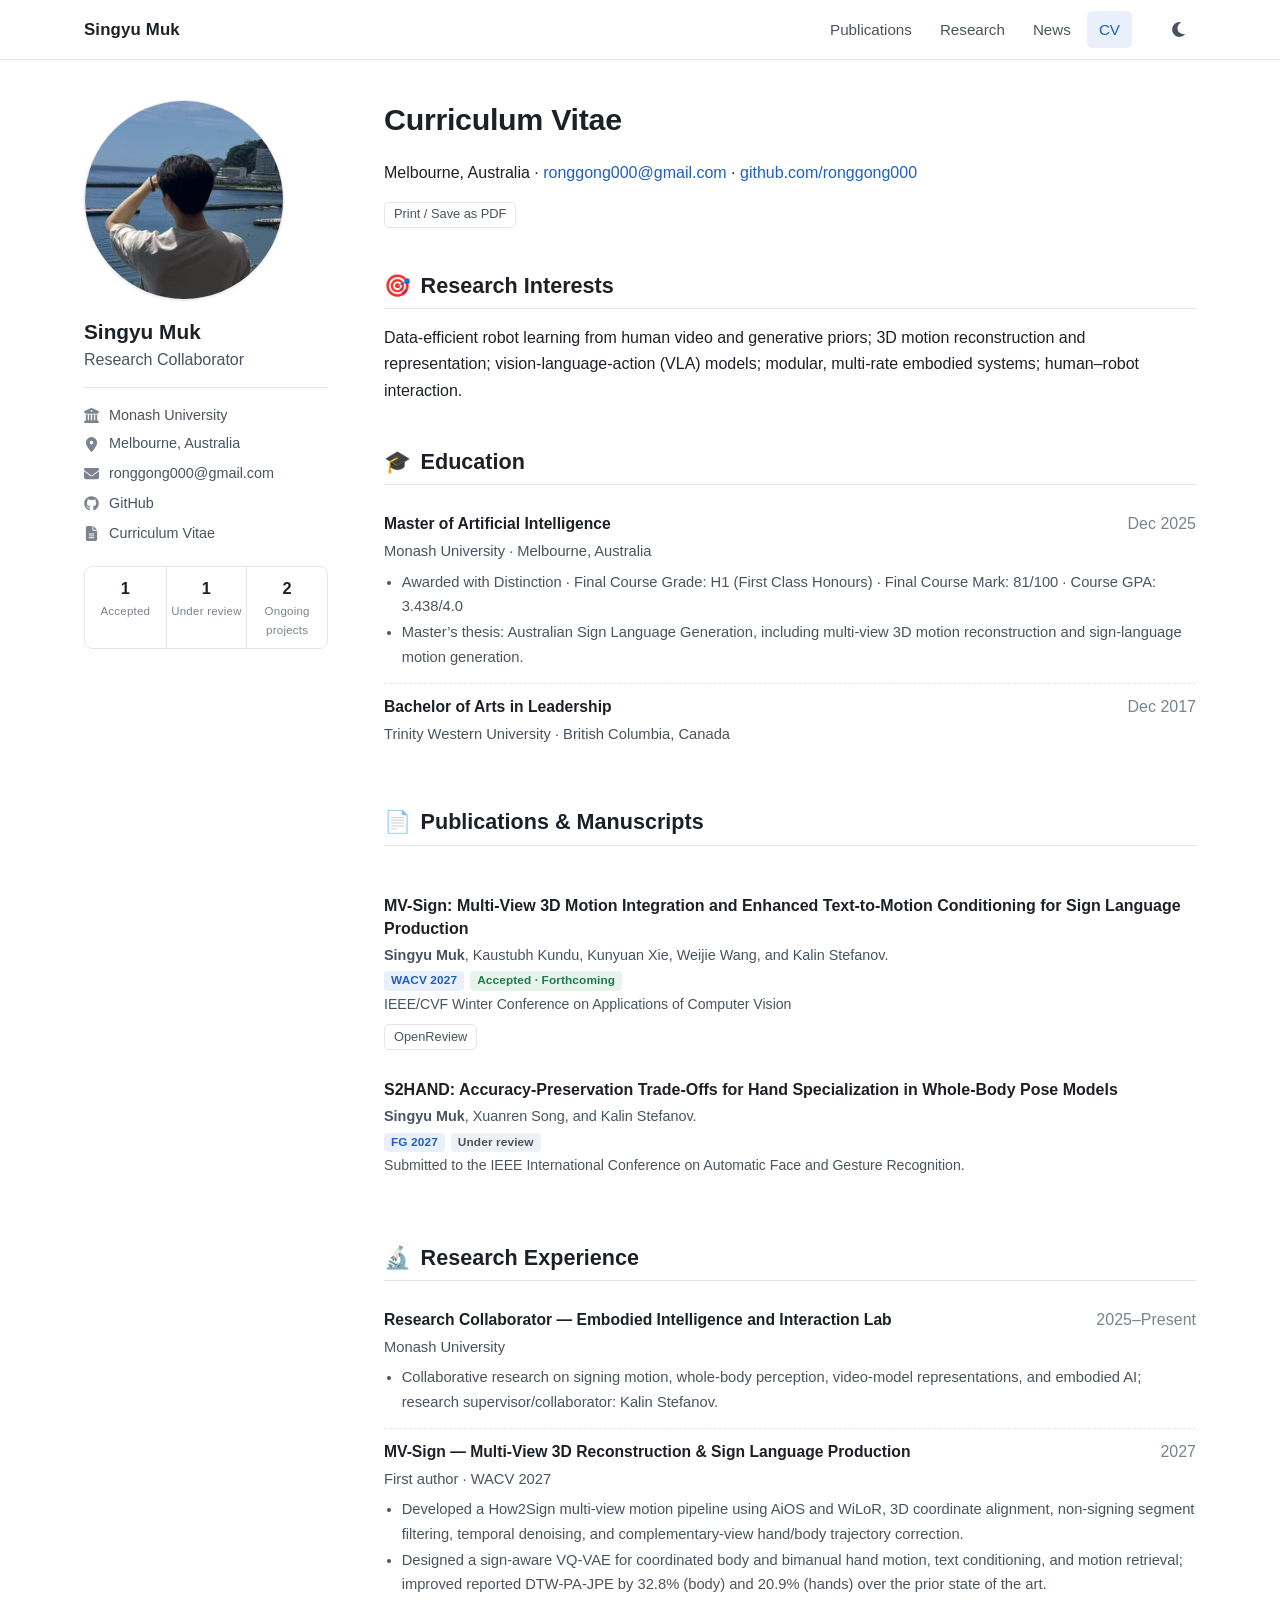
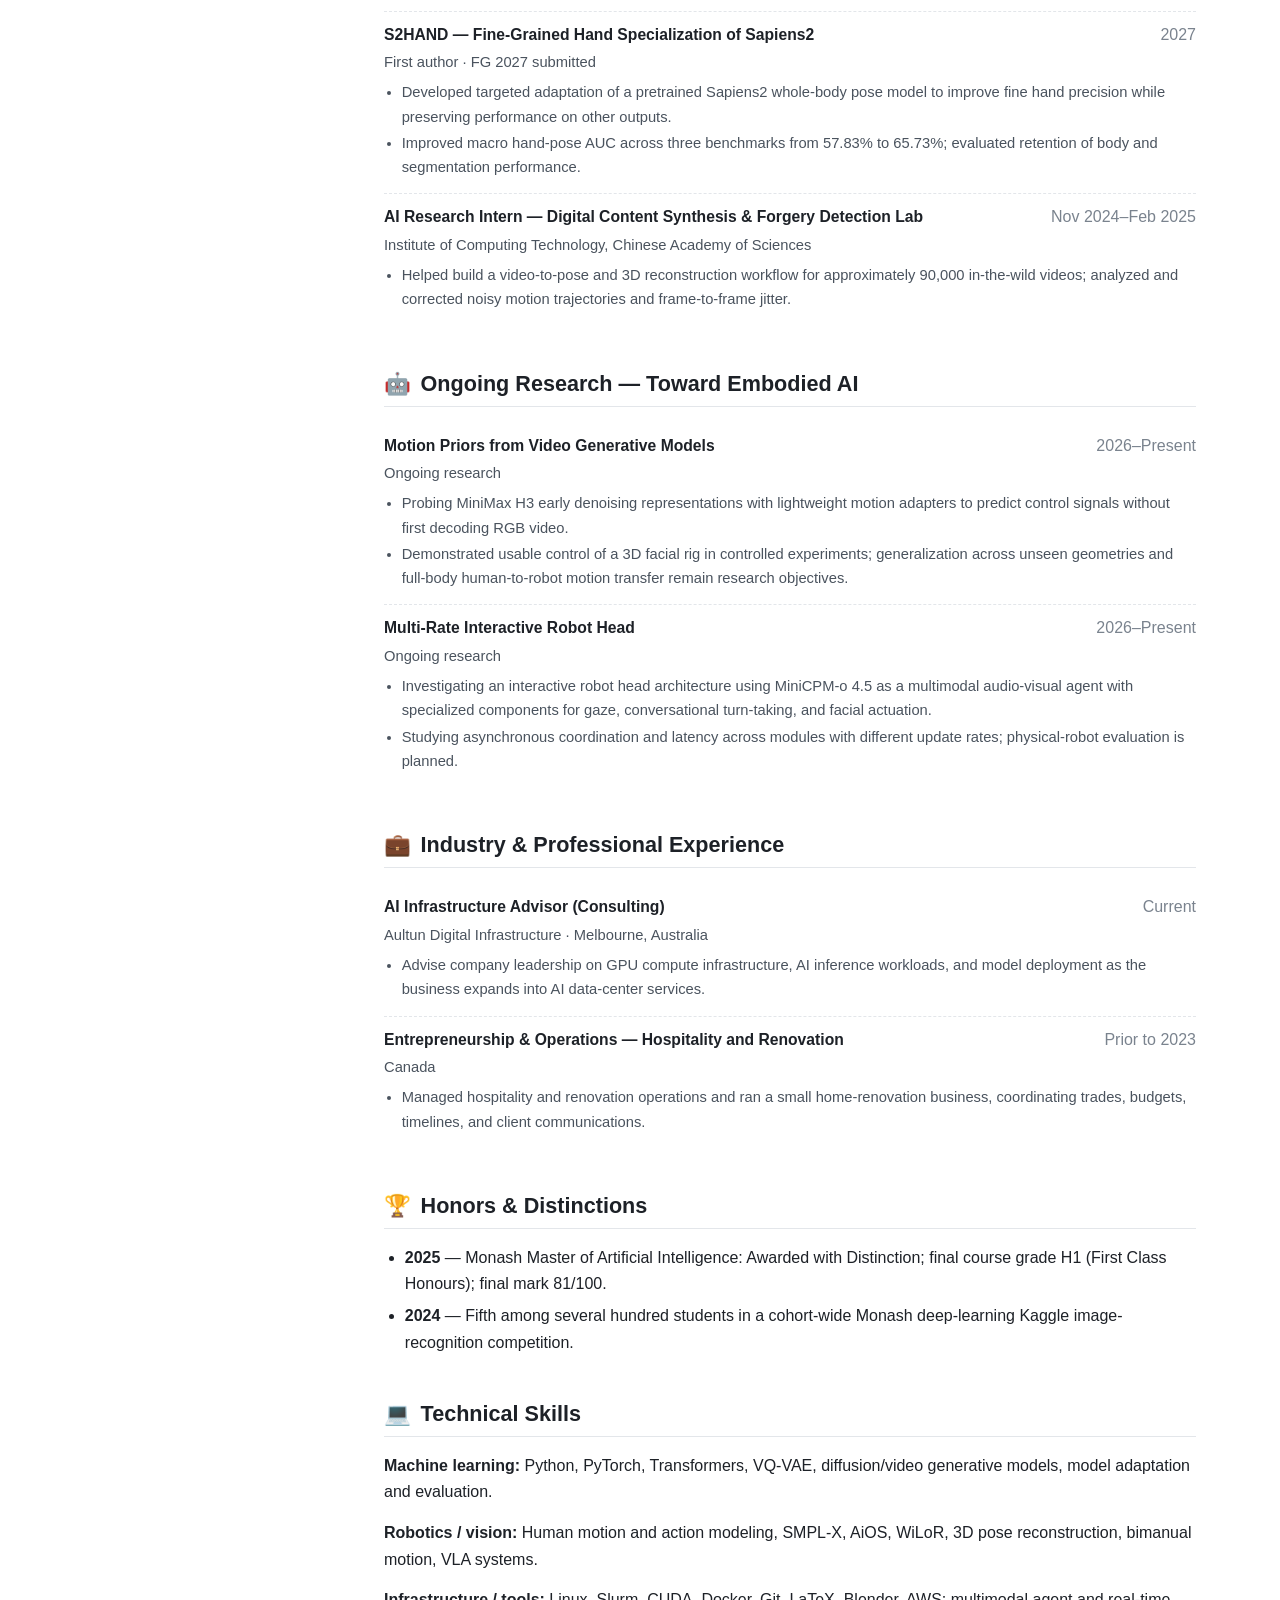
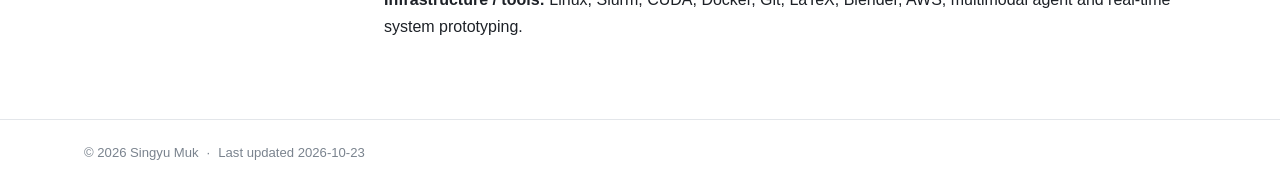
==== cv/index.html @ fda08c07 "Match Fan Tang homepage layout and update Singyu Muk profile" ====
<!doctype html><html lang="en"><head><meta charset="utf-8"><meta name="viewport" content="width=device-width, initial-scale=1"><title>CV · Singyu Muk</title><meta name="description" content="Singyu Muk — robot learning, human motion, video generative priors, and human–robot interaction."><meta name="author" content="Singyu Muk"><link rel="stylesheet" href="/assets/style.css?v=20261023"><script>(function(){try{var t=localStorage.getItem('theme');if(t)document.documentElement.setAttribute('data-theme',t)}catch(e){}})();</script></head><body class="page-cv"><svg xmlns="http://www.w3.org/2000/svg" style="display:none" aria-hidden="true"><!-- Icons: Font Awesome Free 6.5.2, CC BY 4.0, https://fontawesome.com/license/free --><symbol id="i-envelope" viewBox="0 0 512 512"><path d="M48 64Q28 65 14 78Q1 92 0 112Q1 136 19 150L237 314Q256 326 275 314L493 150Q511 136 512 112Q511 92 498 78Q484 65 464 64H48ZM0 176V384V176V384Q1 411 19 429Q37 447 64 448H448Q475 447 493 429Q511 411 512 384V176L294 339Q277 352 256 352Q235 352 218 339L0 176Z"/></symbol><symbol id="i-location-dot" viewBox="0 0 384 512"><path d="M216 499Q243 466 282 410Q321 355 352 296Q382 237 384 192Q382 110 328 56Q274 2 192 0Q110 2 56 56Q2 110 0 192Q2 237 32 296Q63 355 102 410Q141 466 168 499Q178 511 192 511Q206 511 216 499ZM192 128Q228 129 247 160Q265 192 247 224Q228 255 192 256Q156 255 137 224Q119 192 137 160Q156 129 192 128Z"/></symbol><symbol id="i-building-columns" viewBox="0 0 512 512"><path d="M243 3 19 99 243 3 19 99Q-3 110 1 134Q7 158 32 160V168Q34 190 56 192H456Q478 190 480 168V160Q505 158 511 134Q515 110 493 99L269 3Q256 -3 243 3ZM128 224H64H128H64V420Q63 421 62 421L14 453Q-4 467 1 489Q9 511 32 512H480Q503 511 511 489Q516 467 498 453L450 421Q449 421 449 421Q448 421 448 420V224H384V416H344V224H280V416H232V224H168V416H128V224ZM256 64Q270 64 279 73Q288 82 288 96Q288 110 279 119Q270 128 256 128Q242 128 233 119Q224 110 224 96Q224 82 233 73Q242 64 256 64Z"/></symbol><symbol id="i-moon" viewBox="0 0 384 512"><path d="M224 32Q161 33 111 63Q60 92 30 143Q1 193 0 256Q1 319 31 369Q60 420 111 449Q161 479 224 480Q317 478 379 417Q387 408 382 398Q377 388 365 389Q351 392 335 392Q261 390 211 340Q162 291 160 216Q160 166 184 126Q209 86 249 63Q259 57 257 45Q254 35 242 33Q233 32 223 32Z"/></symbol><symbol id="i-sun" viewBox="0 0 512 512"><path d="M362 1Q369 5 371 13L391 121L499 141Q507 143 511 150Q514 158 509 166L447 256L509 346Q514 354 511 362Q507 369 499 371L391 391L371 499Q369 507 362 511Q354 514 346 509L256 447L166 509Q158 514 151 511Q143 507 141 499L121 391L13 371Q5 369 1 362Q-2 354 3 346L65 256L3 166Q-2 158 1 151Q5 143 13 141L121 121L141 13Q143 5 151 1Q158 -2 166 3L256 65L346 3Q354 -2 362 1ZM160 256Q160 230 173 208Q186 186 208 173Q231 160 256 160Q281 160 304 173Q326 186 339 208Q352 230 352 256Q352 282 339 304Q326 326 304 339Q281 352 256 352Q231 352 208 339Q186 326 173 304Q160 282 160 256ZM384 256Q384 221 367 192Q350 163 320 145Q290 128 256 128Q222 128 192 145Q162 163 145 192Q128 221 128 256Q128 291 145 320Q162 349 192 367Q222 384 256 384Q290 384 320 367Q350 349 367 320Q384 291 384 256Z"/></symbol><symbol id="i-file-lines" viewBox="0 0 384 512"><path d="M64 0Q37 1 19 19Q1 37 0 64V448Q1 475 19 493Q37 511 64 512H320Q347 511 365 493Q383 475 384 448V160H256Q242 160 233 151Q224 142 224 128V0H64ZM256 0V128V0V128H384L256 0ZM112 256H272H112H272Q287 257 288 272Q287 287 272 288H112Q97 287 96 272Q97 257 112 256ZM112 320H272H112H272Q287 321 288 336Q287 351 272 352H112Q97 351 96 336Q97 321 112 320ZM112 384H272H112H272Q287 385 288 400Q287 415 272 416H112Q97 415 96 400Q97 385 112 384Z"/></symbol><symbol id="i-bars" viewBox="0 0 448 512"><path d="M0 96Q0 82 9 73Q18 64 32 64H416Q430 64 439 73Q448 82 448 96Q448 110 439 119Q430 128 416 128H32Q18 128 9 119Q0 110 0 96ZM0 256Q0 242 9 233Q18 224 32 224H416Q430 224 439 233Q448 242 448 256Q448 270 439 279Q430 288 416 288H32Q18 288 9 279Q0 270 0 256ZM448 416Q448 430 439 439Q430 448 416 448H32Q18 448 9 439Q0 430 0 416Q0 402 9 393Q18 384 32 384H416Q430 384 439 393Q448 402 448 416Z"/></symbol><symbol id="i-github" viewBox="0 0 496 512"><path d="M166 397Q165 401 161 401Q155 401 155 397Q156 394 160 394Q165 394 166 397ZM135 393Q134 396 139 398Q144 399 145 396Q146 392 141 391Q136 390 135 393ZM179 391Q174 392 174 396Q175 399 180 399Q185 397 185 394Q184 391 179 391ZM245 8Q138 10 70 78Q2 146 0 252Q1 337 47 401Q93 465 170 491Q188 492 187 479Q187 475 187 464Q187 441 187 418Q185 418 168 420Q150 421 130 416Q110 410 102 388Q102 386 94 372Q86 359 74 351Q72 350 66 343Q59 337 76 336Q77 335 90 340Q103 344 114 362Q132 389 153 389Q175 389 187 383Q191 359 203 349Q159 347 126 327Q93 308 91 238Q91 218 97 205Q102 192 114 180Q112 174 110 156Q108 138 117 112Q135 109 159 123Q184 136 186 139Q186 139 186 139Q216 130 249 130Q281 130 312 139Q312 138 325 130Q337 122 353 116Q369 109 381 112Q390 138 388 156Q386 174 383 180Q395 192 402 205Q409 218 409 238Q408 286 392 309Q375 331 349 339Q323 347 294 349Q310 360 311 395Q311 432 311 461Q311 474 311 479Q310 492 328 491Q404 465 450 401Q495 337 496 252Q495 182 462 127Q428 72 372 40Q315 9 245 8ZM97 353Q95 355 98 358Q101 361 103 359Q105 357 102 354Q100 351 97 353ZM86 345Q86 347 89 349Q92 350 93 348Q94 346 91 344Q88 343 86 345ZM119 380Q117 383 120 387Q124 390 127 388Q128 385 125 381Q121 378 119 380ZM107 366Q105 368 107 372Q110 375 113 374Q115 372 113 368Q110 364 107 366Z"/></symbol></svg><a class="skip-link" href="#main">Skip to content</a><header class="masthead"><div class="container masthead-inner"><a class="site-title" href="/">Singyu Muk</a><nav class="nav" id="site-nav" aria-label="Main"><a href="/publications/">Publications</a><a href="/research/">Research</a><a href="/news/">News</a><a href="/cv/" class="active">CV</a></nav><div class="masthead-actions"><button class="icon-btn theme-toggle" type="button" aria-label="Toggle dark mode" title="Toggle dark mode"><svg class="icon show-light" aria-hidden="true"><use href="#i-moon"/></svg><svg class="icon show-dark" aria-hidden="true"><use href="#i-sun"/></svg></button><button class="icon-btn nav-toggle" type="button" aria-label="Menu" aria-controls="site-nav" aria-expanded="false"><svg class="icon" aria-hidden="true"><use href="#i-bars"/></svg></button></div></div></header><div class="container layout"><aside class="sidebar"><div class="profile"><a class="avatar-link" href="/"><img class="avatar" src="/images/avatar.png" alt="Singyu Muk" width="240" height="240"></a><div class="profile-id"><p class="profile-name">Singyu Muk</p><p class="profile-position">Research Collaborator</p></div></div><ul class="profile-meta"><li class="wrap"><svg class="icon" aria-hidden="true"><use href="#i-building-columns"/></svg><span>Monash University</span></li><li class=""><svg class="icon" aria-hidden="true"><use href="#i-location-dot"/></svg><span>Melbourne, Australia</span></li><li class=""><svg class="icon" aria-hidden="true"><use href="#i-envelope"/></svg><a href="mailto:ronggong000@gmail.com">ronggong000@gmail.com</a></li><li class=""><svg class="icon" aria-hidden="true"><use href="#i-github"/></svg><a href="https://github.com/ronggong000" rel="me noopener">GitHub</a></li><li class=""><svg class="icon" aria-hidden="true"><use href="#i-file-lines"/></svg><a href="/cv/">Curriculum Vitae</a></li></ul><a class="profile-stats" href="/publications/" title="Publication and manuscript status"><span><strong>1</strong>Accepted</span><span><strong>1</strong>Under review</span><span><strong>2</strong>Ongoing projects</span></a></aside><main class="content" id="main"><h1 class="page-title">Curriculum Vitae</h1><p>Melbourne, Australia · <a href="mailto:ronggong000@gmail.com">ronggong000@gmail.com</a> · <a href="https://github.com/ronggong000">github.com/ronggong000</a></p><button class="btn print-cv" type="button">Print / Save as PDF</button><section class="section" id=""><h2 class="section-title"><span class="emoji">🎯</span>Research Interests</h2><div class="prose"><p>Data-efficient robot learning from human video and generative priors; 3D motion reconstruction and representation; vision-language-action (VLA) models; modular, multi-rate embodied systems; human–robot interaction.</p></div></section><section class="section" id="education"><h2 class="section-title"><span class="emoji">🎓</span>Education</h2><article class="cv-item"><div class="cv-head"><strong class="cv-title">Master of Artificial Intelligence</strong><span class="cv-date">Dec 2025</span></div><div class="cv-org">Monash University · Melbourne, Australia</div><ul class="cv-details"><li>Awarded with Distinction · Final Course Grade: H1 (First Class Honours) · Final Course Mark: 81/100 · Course GPA: 3.438/4.0</li><li>Master’s thesis: Australian Sign Language Generation, including multi-view 3D motion reconstruction and sign-language motion generation.</li></ul></article><article class="cv-item"><div class="cv-head"><strong class="cv-title">Bachelor of Arts in Leadership</strong><span class="cv-date">Dec 2017</span></div><div class="cv-org">Trinity Western University · British Columbia, Canada</div><ul class="cv-details"></ul></article></section><section class="section" id=""><h2 class="section-title"><span class="emoji">📄</span>Publications &amp; Manuscripts</h2><div class="pub-group"><article class="pub" id="mv-sign"><div class="pub-body"><h3 class="pub-title">MV-Sign: Multi-View 3D Motion Integration and Enhanced Text-to-Motion Conditioning for Sign Language Production</h3><p class="pub-authors"><strong class="me">Singyu Muk</strong>, Kaustubh Kundu, Kunyuan Xie, Weijie Wang, and Kalin Stefanov.</p><p class="pub-venue"><span class="badge venue">WACV 2027</span><span class="badge note">Accepted · Forthcoming</span><br>IEEE/CVF Winter Conference on Applications of Computer Vision</p><div class="pub-links"><a class="btn" href="https://openreview.net/forum?id=Na9RGcLHpR">OpenReview</a></div></div></article><article class="pub" id="s2hand"><div class="pub-body"><h3 class="pub-title">S2HAND: Accuracy-Preservation Trade-Offs for Hand Specialization in Whole-Body Pose Models</h3><p class="pub-authors"><strong class="me">Singyu Muk</strong>, Xuanren Song, and Kalin Stefanov.</p><p class="pub-venue"><span class="badge venue">FG 2027</span><span class="badge rank">Under review</span><br>Submitted to the IEEE International Conference on Automatic Face and Gesture Recognition.</p></div></article></div></section><section class="section" id="experience"><h2 class="section-title"><span class="emoji">🔬</span>Research Experience</h2><article class="cv-item"><div class="cv-head"><strong class="cv-title">Research Collaborator — Embodied Intelligence and Interaction Lab</strong><span class="cv-date">2025–Present</span></div><div class="cv-org">Monash University</div><ul class="cv-details"><li>Collaborative research on signing motion, whole-body perception, video-model representations, and embodied AI; research supervisor/collaborator: Kalin Stefanov.</li></ul></article><article class="cv-item"><div class="cv-head"><strong class="cv-title">MV-Sign — Multi-View 3D Reconstruction &amp; Sign Language Production</strong><span class="cv-date">2027</span></div><div class="cv-org">First author · WACV 2027</div><ul class="cv-details"><li>Developed a How2Sign multi-view motion pipeline using AiOS and WiLoR, 3D coordinate alignment, non-signing segment filtering, temporal denoising, and complementary-view hand/body trajectory correction.</li><li>Designed a sign-aware VQ-VAE for coordinated body and bimanual hand motion, text conditioning, and motion retrieval; improved reported DTW-PA-JPE by 32.8% (body) and 20.9% (hands) over the prior state of the art.</li></ul></article><article class="cv-item"><div class="cv-head"><strong class="cv-title">S2HAND — Fine-Grained Hand Specialization of Sapiens2</strong><span class="cv-date">2027</span></div><div class="cv-org">First author · FG 2027 submitted</div><ul class="cv-details"><li>Developed targeted adaptation of a pretrained Sapiens2 whole-body pose model to improve fine hand precision while preserving performance on other outputs.</li><li>Improved macro hand-pose AUC across three benchmarks from 57.83% to 65.73%; evaluated retention of body and segmentation performance.</li></ul></article><article class="cv-item"><div class="cv-head"><strong class="cv-title">AI Research Intern — Digital Content Synthesis &amp; Forgery Detection Lab</strong><span class="cv-date">Nov 2024–Feb 2025</span></div><div class="cv-org">Institute of Computing Technology, Chinese Academy of Sciences</div><ul class="cv-details"><li>Helped build a video-to-pose and 3D reconstruction workflow for approximately 90,000 in-the-wild videos; analyzed and corrected noisy motion trajectories and frame-to-frame jitter.</li></ul></article></section><section class="section" id="ongoing"><h2 class="section-title"><span class="emoji">🤖</span>Ongoing Research — Toward Embodied AI</h2><article class="cv-item"><div class="cv-head"><strong class="cv-title">Motion Priors from Video Generative Models</strong><span class="cv-date">2026–Present</span></div><div class="cv-org">Ongoing research</div><ul class="cv-details"><li>Probing MiniMax H3 early denoising representations with lightweight motion adapters to predict control signals without first decoding RGB video.</li><li>Demonstrated usable control of a 3D facial rig in controlled experiments; generalization across unseen geometries and full-body human-to-robot motion transfer remain research objectives.</li></ul></article><article class="cv-item"><div class="cv-head"><strong class="cv-title">Multi-Rate Interactive Robot Head</strong><span class="cv-date">2026–Present</span></div><div class="cv-org">Ongoing research</div><ul class="cv-details"><li>Investigating an interactive robot head architecture using MiniCPM-o 4.5 as a multimodal audio-visual agent with specialized components for gaze, conversational turn-taking, and facial actuation.</li><li>Studying asynchronous coordination and latency across modules with different update rates; physical-robot evaluation is planned.</li></ul></article></section><section class="section" id="industry"><h2 class="section-title"><span class="emoji">💼</span>Industry &amp; Professional Experience</h2><article class="cv-item"><div class="cv-head"><strong class="cv-title">AI Infrastructure Advisor (Consulting)</strong><span class="cv-date">Current</span></div><div class="cv-org">Aultun Digital Infrastructure · Melbourne, Australia</div><ul class="cv-details"><li>Advise company leadership on GPU compute infrastructure, AI inference workloads, and model deployment as the business expands into AI data-center services.</li></ul></article><article class="cv-item"><div class="cv-head"><strong class="cv-title">Entrepreneurship &amp; Operations — Hospitality and Renovation</strong><span class="cv-date">Prior to 2023</span></div><div class="cv-org">Canada</div><ul class="cv-details"><li>Managed hospitality and renovation operations and ran a small home-renovation business, coordinating trades, budgets, timelines, and client communications.</li></ul></article></section><section class="section" id="honors"><h2 class="section-title"><span class="emoji">🏆</span>Honors &amp; Distinctions</h2><div class="prose"><ul><li><strong>2025</strong> — Monash Master of Artificial Intelligence: Awarded with Distinction; final course grade H1 (First Class Honours); final mark 81/100.</li><li><strong>2024</strong> — Fifth among several hundred students in a cohort-wide Monash deep-learning Kaggle image-recognition competition.</li></ul></div></section><section class="section" id="skills"><h2 class="section-title"><span class="emoji">💻</span>Technical Skills</h2><div class="prose"><p><strong>Machine learning:</strong> Python, PyTorch, Transformers, VQ-VAE, diffusion/video generative models, model adaptation and evaluation.</p><p><strong>Robotics / vision:</strong> Human motion and action modeling, SMPL-X, AiOS, WiLoR, 3D pose reconstruction, bimanual motion, VLA systems.</p><p><strong>Infrastructure / tools:</strong> Linux, Slurm, CUDA, Docker, Git, LaTeX, Blender, AWS; multimodal agent and real-time system prototyping.</p></div></section></main></div><footer class="site-footer"><div class="container"><span>© 2026 Singyu Muk</span><span class="sep">·</span><span>Last updated 2026-10-23</span></div></footer><script src="/assets/main.js?v=20261023" defer></script></body></html>
---- assets/style.css ----
/* ==========================================================================
   Fan Tang — academic homepage
   颜色、字号等都在 :root 里集中定义，想调整配色改这里即可
   ========================================================================== */

:root {
  --bg: #ffffff;
  --bg-soft: #f6f7f9;
  --bg-hover: #eef1f5;
  --text: #1d2127;
  --text-2: #4a535e;
  --muted: #7a838e;
  --border: #e3e6ea;
  --accent: #1f5fbf;
  --accent-hover: #174a96;
  --accent-soft: #e9f0fb;
  --gold: #a1650a;
  --gold-soft: #fdf3e1;
  --green: #217a4c;
  --green-soft: #e6f4ec;
  --star: #d69e18;
  --me: #111418;
  --shadow: 0 1px 2px rgba(16, 24, 40, .04), 0 1px 3px rgba(16, 24, 40, .06);
  --radius: 8px;
  --font: -apple-system, BlinkMacSystemFont, "Segoe UI", "Helvetica Neue", Arial, "PingFang SC", "Hiragino Sans GB", "Microsoft YaHei", "Noto Sans CJK SC", sans-serif;
  --mono: ui-monospace, SFMono-Regular, Menlo, Consolas, "Liberation Mono", monospace;
  --masthead-h: 60px;
  color-scheme: light;
}

@media (prefers-color-scheme: dark) {
  :root:not([data-theme="light"]) {
    --bg: #111418; --bg-soft: #181c22; --bg-hover: #20252d; --text: #e4e7eb; --text-2: #b3bac3; --muted: #8a939e;
    --border: #2a3039; --accent: #7fb0ff; --accent-hover: #a9c9ff; --accent-soft: #1b2a40; --gold: #e2b25c;
    --gold-soft: #33280f; --green: #6cc896; --green-soft: #15291e; --star: #e8b93c; --me: #ffffff;
    --shadow: 0 1px 2px rgba(0, 0, 0, .3); color-scheme: dark;
  }
}
:root[data-theme="dark"] {
  --bg: #111418; --bg-soft: #181c22; --bg-hover: #20252d; --text: #e4e7eb; --text-2: #b3bac3; --muted: #8a939e;
  --border: #2a3039; --accent: #7fb0ff; --accent-hover: #a9c9ff; --accent-soft: #1b2a40; --gold: #e2b25c;
  --gold-soft: #33280f; --green: #6cc896; --green-soft: #15291e; --star: #e8b93c; --me: #ffffff;
  --shadow: 0 1px 2px rgba(0, 0, 0, .3); color-scheme: dark;
}

/* ---------- base ---------- */
*, *::before, *::after { box-sizing: border-box; }
html { -webkit-text-size-adjust: 100%; scroll-padding-top: calc(var(--masthead-h) + 16px); }
body {
  margin: 0; background: var(--bg); color: var(--text); font-family: var(--font);
  font-size: 16px; line-height: 1.65; -webkit-font-smoothing: antialiased; text-rendering: optimizeLegibility;
}
a { color: var(--accent); text-decoration: none; }
a:hover { color: var(--accent-hover); text-decoration: underline; text-underline-offset: 2px; }
img { max-width: 100%; height: auto; }
h1, h2, h3 { line-height: 1.3; }
p { margin: 0 0 .9em; }
strong { font-weight: 650; }
sup { font-size: .72em; line-height: 0; }
button { font: inherit; color: inherit; }
:focus-visible { outline: 2px solid var(--accent); outline-offset: 2px; border-radius: 4px; }
.icon { width: 1em; height: 1em; fill: currentColor; flex: none; vertical-align: -.125em; }
.emoji { margin-right: .35em; font-style: normal; }
.zh { font-weight: 400; }
.skip-link { position: absolute; left: -999px; top: 8px; background: var(--bg); padding: 6px 10px; z-index: 100; }
.skip-link:focus { left: 8px; }
.container { max-width: 1160px; margin: 0 auto; padding-left: 24px; padding-right: 24px; }

/* ---------- masthead ---------- */
.masthead {
  position: sticky; top: 0; z-index: 50; height: var(--masthead-h);
  background: color-mix(in srgb, var(--bg) 88%, transparent);
  backdrop-filter: saturate(180%) blur(10px); -webkit-backdrop-filter: saturate(180%) blur(10px);
  border-bottom: 1px solid var(--border);
}
.masthead-inner { display: flex; align-items: center; gap: 28px; height: 100%; }
.site-title { font-weight: 700; font-size: 1.05rem; color: var(--text); white-space: nowrap; letter-spacing: .01em; }
.site-title:hover { color: var(--text); text-decoration: none; }
.nav { display: flex; gap: 4px; margin-left: auto; }
.nav a {
  color: var(--text-2); padding: 6px 12px; border-radius: 6px; font-size: .95rem; font-weight: 500;
}
.nav a:hover { color: var(--text); background: var(--bg-hover); text-decoration: none; }
.nav a.active { color: var(--accent); background: var(--accent-soft); }
.masthead-actions { display: flex; gap: 4px; }
.icon-btn {
  display: inline-grid; place-items: center; width: 36px; height: 36px; border: 0; border-radius: 6px;
  background: transparent; color: var(--text-2); cursor: pointer;
}
.icon-btn:hover { background: var(--bg-hover); color: var(--text); }
.icon-btn .icon { width: 17px; height: 17px; }
.nav-toggle { display: none; }
.show-dark { display: none; }
:root[data-theme="dark"] .show-dark { display: block; }
:root[data-theme="dark"] .show-light { display: none; }
@media (prefers-color-scheme: dark) {
  :root:not([data-theme="light"]) .show-dark { display: block; }
  :root:not([data-theme="light"]) .show-light { display: none; }
}

/* ---------- layout ---------- */
.layout { display: grid; grid-template-columns: 244px minmax(0, 1fr); gap: 56px; padding-top: 40px; padding-bottom: 64px; }
.sidebar { position: sticky; top: calc(var(--masthead-h) + 32px); align-self: start; }
.content { min-width: 0; max-width: 820px; }

/* ---------- sidebar ---------- */
.avatar-link { display: block; }
.avatar {
  display: block; width: 100%; max-width: 200px; aspect-ratio: 1; object-fit: cover; border-radius: 50%;
  border: 1px solid var(--border); box-shadow: var(--shadow);
}
.profile-name { font-size: 1.3rem; font-weight: 700; margin: 18px 0 2px; line-height: 1.3; }
.profile-name .zh { font-size: 1.05rem; color: var(--text-2); margin-left: 2px; }
.profile-position { color: var(--text-2); margin: 0 0 14px; }
.profile-meta { list-style: none; margin: 0; padding: 14px 0 0; border-top: 1px solid var(--border); font-size: .9rem; }
.profile-meta li { display: flex; align-items: center; gap: 10px; padding: 3px 0; color: var(--text-2); min-width: 0; }
.profile-meta li > span, .profile-meta li > a { overflow: hidden; text-overflow: ellipsis; white-space: nowrap; }
.profile-meta .icon { width: 15px; height: 15px; color: var(--muted); }
.profile-meta li.wrap { align-items: flex-start; }
.profile-meta li.wrap > span { white-space: normal; line-height: 1.45; }
.profile-meta li.wrap .icon { margin-top: 3px; }
.profile-meta a { color: var(--text-2); }
.profile-meta a:hover { color: var(--accent); }
.profile-stats {
  display: grid; grid-template-columns: repeat(3, 1fr); margin-top: 18px; border: 1px solid var(--border);
  border-radius: var(--radius); overflow: hidden; color: var(--text); text-align: center;
}
.profile-stats:hover { text-decoration: none; border-color: color-mix(in srgb, var(--accent) 40%, var(--border)); }
.profile-stats span { display: flex; flex-direction: column; padding: 8px 2px; font-size: .72rem; color: var(--muted); letter-spacing: .02em; }
.profile-stats span + span { border-left: 1px solid var(--border); }
.profile-stats strong { font-size: 1.02rem; color: var(--text); font-variant-numeric: tabular-nums; }

/* ---------- content typography ---------- */
.page-title { font-size: 1.9rem; margin: 0 0 20px; letter-spacing: -.01em; }
.tagline { font-size: 1.12rem; font-weight: 650; font-style: italic; margin: 0 0 18px; }
.prose { color: var(--text); }
.prose ul { padding-left: 1.3em; }
.prose li { margin: .35em 0; }
.prose ul.plain { list-style: none; padding-left: 0; }
.prose ul.plain li { padding-left: 0; }
.section { margin-top: 44px; }
.section-title {
  display: flex; align-items: baseline; gap: 2px; font-size: 1.35rem; margin: 0 0 16px; padding-bottom: 8px;
  border-bottom: 1px solid var(--border);
}
.section-title .count { margin-left: 10px; font-size: .8rem; font-weight: 500; color: var(--muted); }
.section-title .section-icon { color: var(--accent); margin-right: 10px; width: .9em; height: .9em; align-self: center; }
.more-link { display: inline-flex; align-items: center; gap: 6px; font-size: .92rem; margin-top: 10px; }
.more-link .icon { width: .85em; }

/* ---------- badges & buttons ---------- */
.badge {
  display: inline-block; font-size: .74rem; font-weight: 650; line-height: 1.5; padding: 1px 7px; border-radius: 4px;
  white-space: nowrap; vertical-align: .12em; letter-spacing: .01em; font-style: normal;
}
.badge.venue { background: var(--accent-soft); color: var(--accent); }
.badge.venue.is-preprint { background: var(--bg-hover); color: var(--text-2); }
.badge.rank { background: var(--bg-hover); color: var(--text-2); }
.badge.rank-ccf-a { background: var(--gold-soft); color: var(--gold); }
.badge.note { background: var(--green-soft); color: var(--green); }
.badge.role { background: var(--bg-hover); color: var(--text-2); margin-right: 8px; }
.badge.money { background: var(--gold-soft); color: var(--gold); display: inline-flex; align-items: center; gap: 4px; }
.btn {
  display: inline-flex; align-items: center; gap: 5px; height: 26px; padding: 0 9px; font-size: .8rem; font-weight: 500;
  color: var(--text-2); background: var(--bg); border: 1px solid var(--border); border-radius: 5px; cursor: pointer;
  white-space: nowrap; line-height: 1;
}
.btn:hover { color: var(--accent); border-color: color-mix(in srgb, var(--accent) 45%, var(--border)); background: var(--accent-soft); text-decoration: none; }
.btn .icon { width: 13px; height: 13px; }
.btn[aria-expanded="true"] { color: var(--accent); border-color: color-mix(in srgb, var(--accent) 45%, var(--border)); }
.stars { display: inline-flex; align-items: center; gap: 3px; margin-left: 3px; padding-left: 7px; border-left: 1px solid var(--border); color: var(--text-2); font-variant-numeric: tabular-nums; }
.stars .icon { color: var(--star); }

/* ---------- news ---------- */
.news-list { list-style: none; margin: 0; padding: 0; }
.news-item { display: grid; grid-template-columns: 5.6em minmax(0, 1fr); gap: 14px; padding: 6px 0; line-height: 1.55; }
.news-item + .news-item { border-top: 1px dashed var(--border); }
.news-item time { color: var(--muted); font-size: .86rem; font-variant-numeric: tabular-nums; padding-top: .12em; white-space: nowrap; }
.news-item.is-pinned time::after { content: " 📌"; }

/* ---------- representative works ---------- */
.rep + .rep { margin-top: 32px; }
.rep-title { font-size: 1.08rem; margin: 0 0 12px; }
.rep-figure { margin: 0 0 12px; border: 1px solid var(--border); border-radius: var(--radius); overflow: hidden; background: #fff; }
.rep-figure img { display: block; width: 100%; }
.rep-papers { list-style: none; margin: 0; padding: 0; font-size: .92rem; }
.rep-papers li { padding: 3px 0; }
.rep-papers .badge { margin-right: 8px; }
.rep-papers .mini-stat { margin-left: 8px; }
.rep-papers a { color: var(--text); }
.rep-papers a:hover { color: var(--accent); }
.mini-stat { display: inline-flex; align-items: center; gap: 3px; font-size: .78rem; color: var(--muted); white-space: nowrap; }
.mini-stat .icon { color: var(--star); }

/* ---------- publications ---------- */
.stat-row { display: flex; flex-wrap: wrap; gap: 10px; margin: 0 0 22px; }
.stat {
  display: flex; flex-direction: column; min-width: 96px; padding: 10px 14px; border: 1px solid var(--border);
  border-radius: var(--radius); background: var(--bg-soft);
}
.stat strong { font-size: 1.3rem; line-height: 1.2; font-variant-numeric: tabular-nums; }
.stat span { font-size: .78rem; color: var(--muted); }
.pub-toolbar { display: flex; flex-wrap: wrap; align-items: center; gap: 10px 18px; margin-bottom: 8px; }
.search {
  display: flex; align-items: center; gap: 8px; flex: 1 1 280px; height: 38px; padding: 0 12px;
  border: 1px solid var(--border); border-radius: var(--radius); background: var(--bg); color: var(--muted);
}
.search:focus-within { border-color: var(--accent); box-shadow: 0 0 0 3px var(--accent-soft); }
.search input { flex: 1; min-width: 0; border: 0; outline: 0; background: transparent; color: var(--text); font: inherit; font-size: .93rem; }
.year-jump { display: flex; flex-wrap: wrap; gap: 2px; font-size: .85rem; }
.year-jump a { padding: 2px 7px; border-radius: 4px; color: var(--text-2); }
.year-jump a:hover { background: var(--bg-hover); color: var(--accent); text-decoration: none; }
.pub-filters { display: flex; flex-wrap: wrap; gap: 8px; margin: 4px 0 6px; }
.chip {
  display: inline-flex; align-items: center; gap: 6px; height: 30px; padding: 0 12px; font-size: .84rem; font-weight: 500;
  color: var(--text-2); background: var(--bg); border: 1px solid var(--border); border-radius: 999px; cursor: pointer;
}
.chip:hover { color: var(--accent); border-color: color-mix(in srgb, var(--accent) 45%, var(--border)); }
.chip[aria-pressed="true"] { color: #fff; background: var(--accent); border-color: var(--accent); }
.chip-count { font-size: .76rem; padding: 0 6px; border-radius: 999px; background: var(--bg-hover); color: var(--muted); font-variant-numeric: tabular-nums; }
.chip[aria-pressed="true"] .chip-count { background: rgba(255,255,255,.22); color: #fff; }
.pub-legend { font-size: .8rem; color: var(--muted); margin: 6px 0 4px; }
.search-count { color: var(--accent); }
.pub-group { margin-top: 34px; }
.pub { display: flex; gap: 18px; padding: 14px 12px; margin: 0 -12px; border-radius: var(--radius); transition: background .15s; }
.pub:hover { background: var(--bg-soft); }
.pub:target { background: var(--accent-soft); }
.pub-thumb { flex: 0 0 180px; align-self: flex-start; margin-top: 3px; }
.pub-thumb img { display: block; width: 180px; height: auto; aspect-ratio: 4/3; object-fit: contain; border-radius: 8px; border: 1px solid var(--border); background: #fff; }
.pub-body { min-width: 0; flex: 1; }
.pub-title { font-size: 1rem; font-weight: 650; margin: 0 0 4px; line-height: 1.45; }
.pub-title .badge { margin-right: 6px; }
.pub-title a { color: var(--text); }
.pub-title a:hover { color: var(--accent); }
.pub-authors { font-size: .9rem; color: var(--text-2); margin: 0 0 2px; }
.author.me { color: var(--me); font-weight: 700; }
sup.corr { font-size: .7em; margin-left: 1px; color: var(--muted); }
.author.me sup.corr { color: inherit; }
.pub-venue { font-size: .88rem; color: var(--text-2); margin: 0 0 8px; }
.pub-venue .badge { margin-right: 6px; }
.pub-links { display: flex; flex-wrap: wrap; align-items: center; gap: 6px; }
.cite { display: inline-flex; align-items: center; gap: 5px; font-size: .8rem; color: var(--muted); margin-left: 4px; }
.cite .icon { width: 13px; height: 13px; }
.cite:hover { color: var(--accent); text-decoration: none; }
.bibtex { position: relative; margin-top: 10px; }
.bibtex pre {
  margin: 0; padding: 12px 14px; font: .78rem/1.55 var(--mono); color: var(--text-2); background: var(--bg-soft);
  border: 1px solid var(--border); border-radius: 6px; overflow-x: auto; white-space: pre-wrap; word-break: break-word;
}
.copy-bib { position: absolute; top: 8px; right: 8px; }
.pub-empty { color: var(--muted); padding: 24px 0; }
.data-note { font-size: .8rem; color: var(--muted); margin-top: 40px; }
.data-note a { color: inherit; text-decoration: underline; }
.is-hidden { display: none !important; }

/* ---------- team ---------- */
.member-grid { display: grid; grid-template-columns: repeat(auto-fill, minmax(340px, 1fr)); gap: 16px; }
.member-grid.is-wide { grid-template-columns: 1fr; }
.member {
  display: flex; gap: 16px; padding: 16px; border: 1px solid var(--border); border-radius: 10px; background: var(--bg);
  transition: border-color .15s, box-shadow .15s;
}
.member:hover { border-color: color-mix(in srgb, var(--accent) 30%, var(--border)); box-shadow: var(--shadow); }
.member-photo { flex: 0 0 96px; width: 96px; height: 96px; border-radius: 10px; overflow: hidden; background: var(--bg-soft); }
.is-wide .member-photo { flex-basis: 120px; width: 120px; height: 120px; }
.member-photo img { display: block; width: 100%; height: 100%; object-fit: cover; }
.initials { display: grid; place-items: center; width: 100%; height: 100%; font-size: 1.6rem; font-weight: 700; color: var(--accent); background: var(--accent-soft); }
.member-info { min-width: 0; flex: 1; }
.member-name { font-size: 1.02rem; margin: 0; }
.member-name a { color: var(--text); }
.member-name .zh { color: var(--text-2); font-size: .95rem; margin-left: 2px; }
.member-title { font-size: .86rem; color: var(--accent); margin: 1px 0 6px; font-weight: 500; }
.member-research { font-size: .84rem; color: var(--text-2); margin: 0 0 6px; }
.member-exp { list-style: none; margin: 0 0 8px; padding: 0; font-size: .82rem; color: var(--text-2); }
.member-exp li { display: flex; gap: 10px; padding: 1px 0; }
.exp-date { flex: 0 0 auto; min-width: 5.8em; color: var(--muted); font-variant-numeric: tabular-nums; }
.member-bio { font-size: .86rem; color: var(--text-2); margin: 0 0 8px; }
.member-links { display: flex; flex-wrap: wrap; align-items: center; gap: 12px; font-size: .84rem; }
.member-links a { color: var(--muted); display: inline-flex; align-items: center; gap: 5px; }
.member-links a:hover { color: var(--accent); text-decoration: none; }
.member-links .icon { width: 15px; height: 15px; }
.alumni-list { list-style: none; margin: 0; padding: 0; }
.alumni-list li { display: flex; flex-wrap: wrap; gap: 4px 14px; padding: 6px 0; border-bottom: 1px dashed var(--border); font-size: .93rem; }
.alumni-name { font-weight: 600; }
.alumni-meta { color: var(--muted); }
.alumni-dest { display: inline-flex; align-items: center; gap: 6px; color: var(--text-2); }
.alumni-dest .icon { width: .8em; color: var(--muted); }

/* ---------- CV ---------- */
.cv-item { padding: 10px 0 12px; }
.cv-item + .cv-item { border-top: 1px dashed var(--border); }
.cv-head { display: flex; flex-wrap: wrap; justify-content: space-between; align-items: baseline; gap: 4px 16px; }
.cv-title { font-size: .98rem; }
.cv-meta { display: flex; align-items: center; gap: 10px; font-size: .86rem; }
.cv-date { color: var(--muted); font-variant-numeric: tabular-nums; white-space: nowrap; }
.cv-org { color: var(--text-2); font-size: .92rem; margin-top: 2px; }
.cv-details { margin: 6px 0 0; padding-left: 1.2em; font-size: .92rem; color: var(--text-2); }
.cv-details li { margin: 2px 0; }

/* ---------- footer ---------- */
.site-footer { border-top: 1px solid var(--border); padding: 22px 0 28px; font-size: .82rem; color: var(--muted); }
.site-footer .sep { margin: 0 8px; }

/* ---------- responsive ---------- */
@media (max-width: 960px) {
  .layout { grid-template-columns: 1fr; gap: 0; padding-top: 24px; }
  .sidebar { position: static; margin-bottom: 28px; padding-bottom: 20px; border-bottom: 1px solid var(--border); }
  .profile { display: flex; align-items: center; gap: 16px; }
  .avatar-link { flex: 0 0 76px; }
  .avatar { width: 76px; }
  .profile-name { margin-top: 0; font-size: 1.2rem; }
  .profile-position { margin: 0; }
  .profile-meta { display: flex; flex-wrap: wrap; gap: 2px 18px; border-top: 0; padding-top: 14px; }
  .profile-stats { max-width: 360px; }
  .content { max-width: none; }
}
@media (max-width: 720px) {
  .container { padding-left: 16px; padding-right: 16px; }
  body:not(.page-home) .sidebar .profile-meta, body:not(.page-home) .sidebar .profile-stats { display: none; }
  body:not(.page-home) .sidebar { margin-bottom: 20px; padding-bottom: 16px; }
  body:not(.page-home) .avatar-link { flex-basis: 56px; }
  body:not(.page-home) .avatar { width: 56px; }
  .nav-toggle { display: inline-grid; }
  .nav {
    display: none; position: absolute; top: var(--masthead-h); left: 0; right: 0; flex-direction: column; gap: 0;
    padding: 8px 12px 12px; background: var(--bg); border-bottom: 1px solid var(--border); box-shadow: var(--shadow);
  }
  .nav.is-open { display: flex; }
  .nav a { padding: 10px 12px; }
  .masthead-actions { margin-left: auto; }
  .page-title { font-size: 1.6rem; }
  .pub { flex-direction: column; gap: 10px; }
  .pub.has-thumb { display: grid; grid-template-columns: 104px minmax(0, 1fr); gap: 8px 12px; }
  .pub.has-thumb .pub-body { display: contents; }
  .pub.has-thumb .pub-thumb { grid-column: 1; grid-row: 1; margin-top: 2px; }
  .pub.has-thumb .pub-title { grid-column: 2; margin-bottom: 0; }
  .pub.has-thumb .pub-body > :not(.pub-title) { grid-column: 1 / -1; min-width: 0; }
  .pub-thumb, .pub-thumb img { width: 104px; }
  .member-grid { grid-template-columns: 1fr; }
  .member-photo, .is-wide .member-photo { flex-basis: 80px; width: 80px; height: 80px; }
  .news-item { grid-template-columns: 1fr; gap: 0; }
  .stat { min-width: 0; flex: 1 1 28%; }
}

@media print {
  .masthead, .site-footer, .pub-toolbar, .pub-links, .theme-toggle { display: none !important; }
  .layout { display: block; }
}

@media print { .print-cv { display:none !important; } }
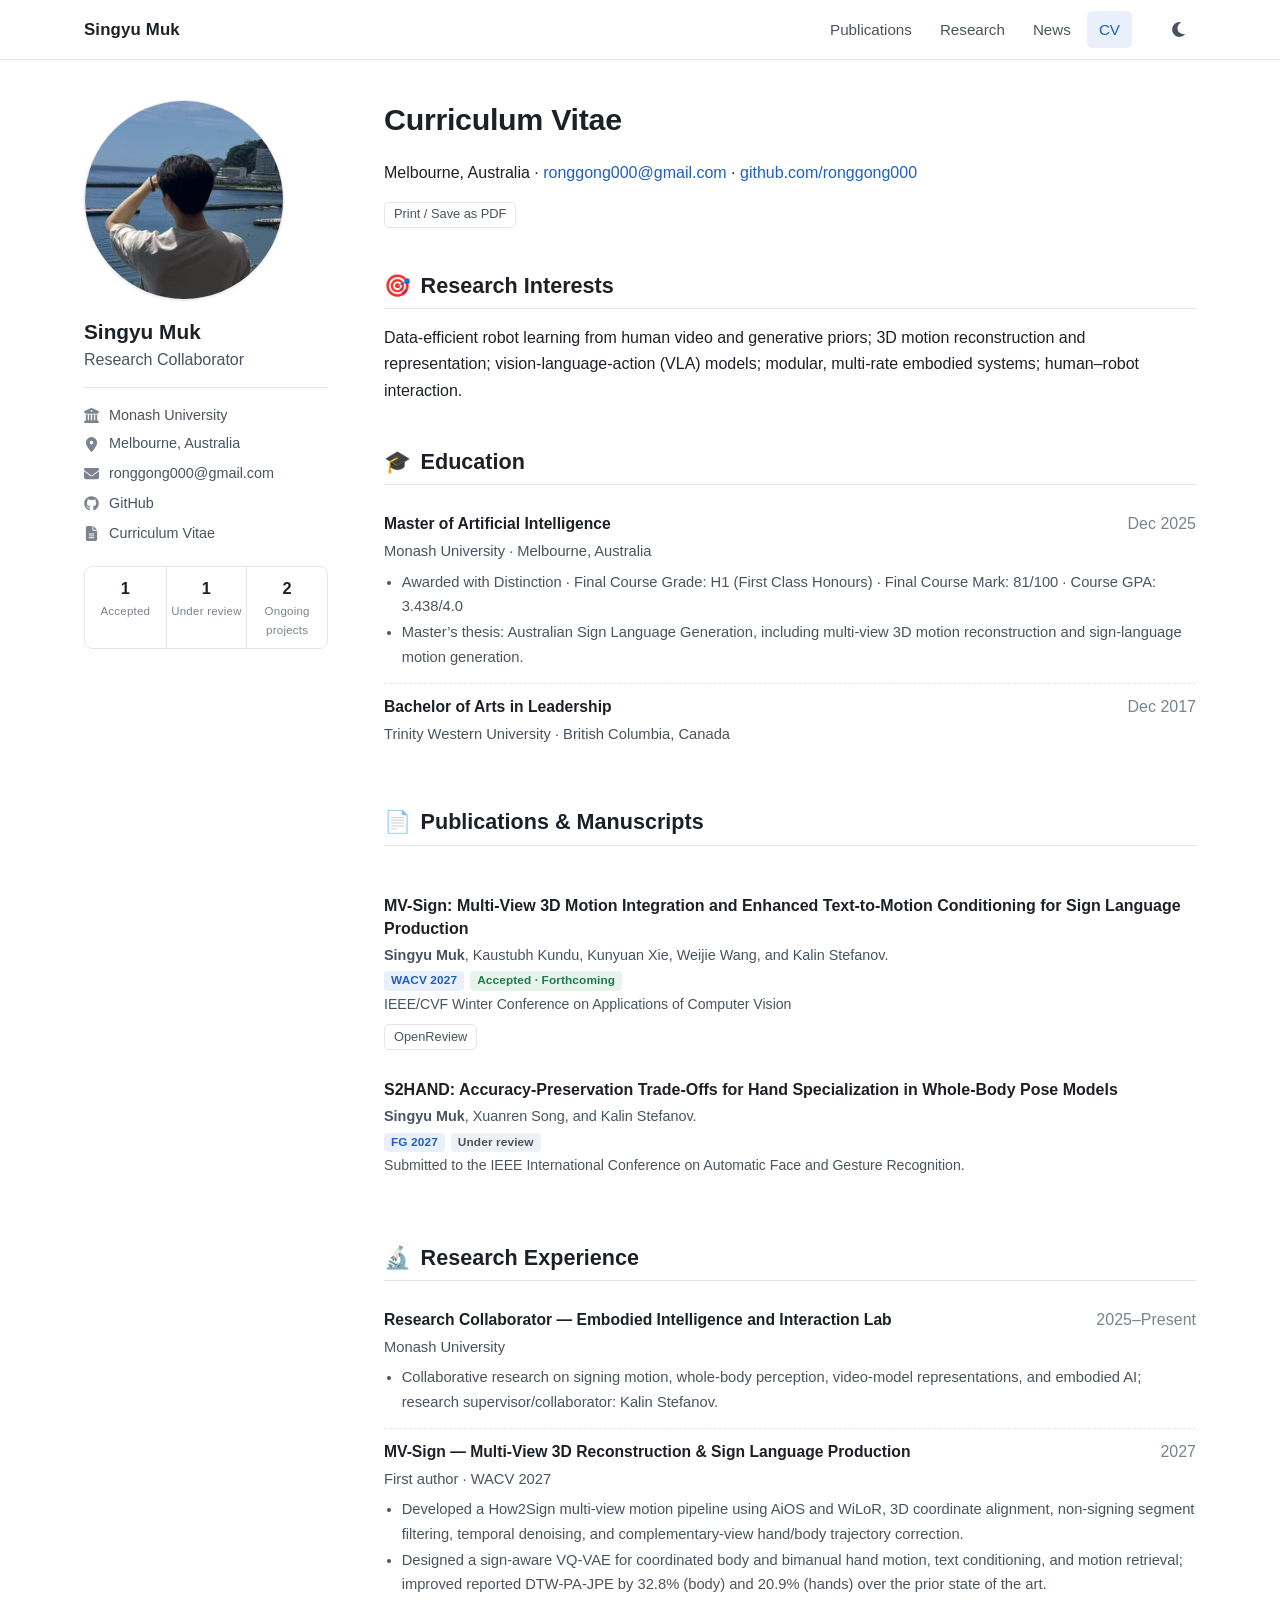
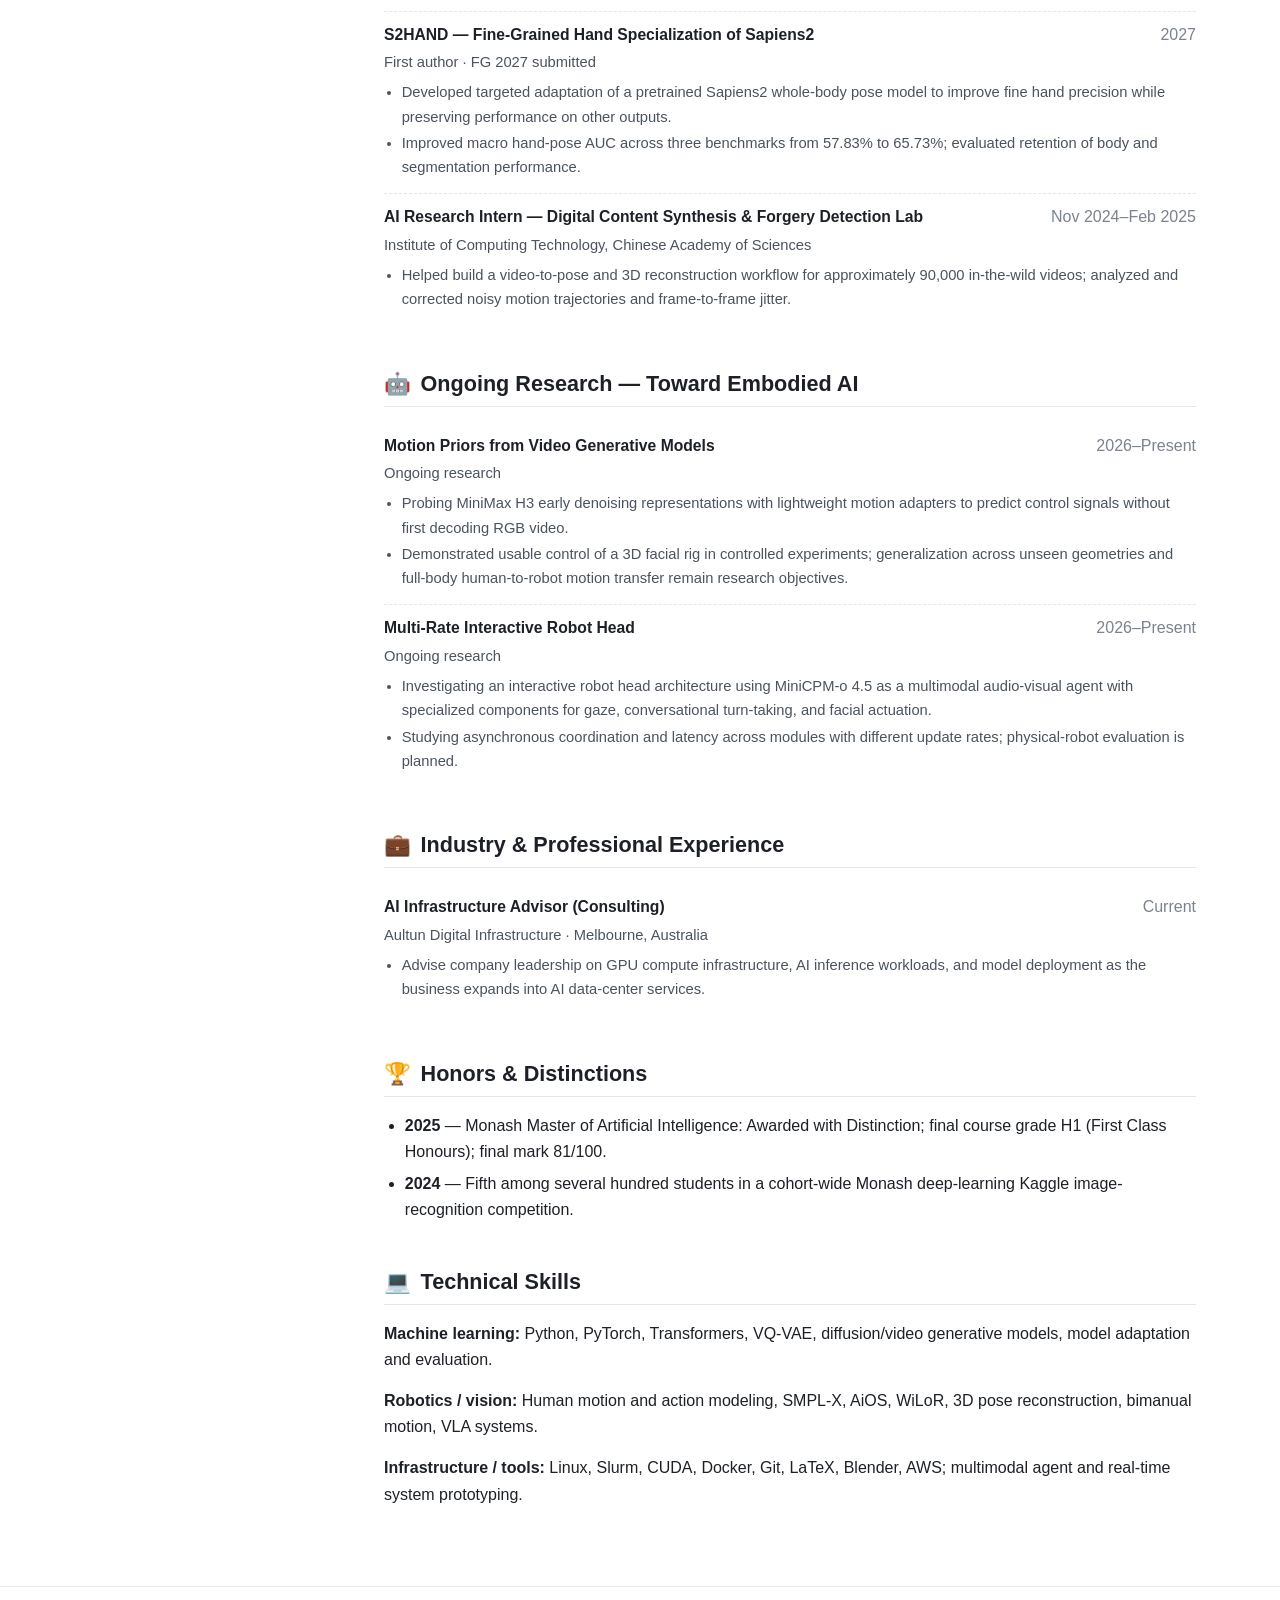
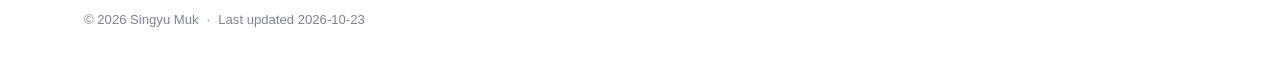
==== commit 0d739b8a: "Remove hospitality and renovation experience from CV" ====
--- a/cv/index.html
+++ b/cv/index.html
@@ -1 +1 @@
-<!doctype html><html lang="en"><head><meta charset="utf-8"><meta name="viewport" content="width=device-width, initial-scale=1"><title>CV · Singyu Muk</title><meta name="description" content="Singyu Muk — robot learning, human motion, video generative priors, and human–robot interaction."><meta name="author" content="Singyu Muk"><link rel="stylesheet" href="/assets/style.css?v=20261023"><script>(function(){try{var t=localStorage.getItem('theme');if(t)document.documentElement.setAttribute('data-theme',t)}catch(e){}})();</script></head><body class="page-cv"><svg xmlns="http://www.w3.org/2000/svg" style="display:none" aria-hidden="true"><!-- Icons: Font Awesome Free 6.5.2, CC BY 4.0, https://fontawesome.com/license/free --><symbol id="i-envelope" viewBox="0 0 512 512"><path d="M48 64Q28 65 14 78Q1 92 0 112Q1 136 19 150L237 314Q256 326 275 314L493 150Q511 136 512 112Q511 92 498 78Q484 65 464 64H48ZM0 176V384V176V384Q1 411 19 429Q37 447 64 448H448Q475 447 493 429Q511 411 512 384V176L294 339Q277 352 256 352Q235 352 218 339L0 176Z"/></symbol><symbol id="i-location-dot" viewBox="0 0 384 512"><path d="M216 499Q243 466 282 410Q321 355 352 296Q382 237 384 192Q382 110 328 56Q274 2 192 0Q110 2 56 56Q2 110 0 192Q2 237 32 296Q63 355 102 410Q141 466 168 499Q178 511 192 511Q206 511 216 499ZM192 128Q228 129 247 160Q265 192 247 224Q228 255 192 256Q156 255 137 224Q119 192 137 160Q156 129 192 128Z"/></symbol><symbol id="i-building-columns" viewBox="0 0 512 512"><path d="M243 3 19 99 243 3 19 99Q-3 110 1 134Q7 158 32 160V168Q34 190 56 192H456Q478 190 480 168V160Q505 158 511 134Q515 110 493 99L269 3Q256 -3 243 3ZM128 224H64H128H64V420Q63 421 62 421L14 453Q-4 467 1 489Q9 511 32 512H480Q503 511 511 489Q516 467 498 453L450 421Q449 421 449 421Q448 421 448 420V224H384V416H344V224H280V416H232V224H168V416H128V224ZM256 64Q270 64 279 73Q288 82 288 96Q288 110 279 119Q270 128 256 128Q242 128 233 119Q224 110 224 96Q224 82 233 73Q242 64 256 64Z"/></symbol><symbol id="i-moon" viewBox="0 0 384 512"><path d="M224 32Q161 33 111 63Q60 92 30 143Q1 193 0 256Q1 319 31 369Q60 420 111 449Q161 479 224 480Q317 478 379 417Q387 408 382 398Q377 388 365 389Q351 392 335 392Q261 390 211 340Q162 291 160 216Q160 166 184 126Q209 86 249 63Q259 57 257 45Q254 35 242 33Q233 32 223 32Z"/></symbol><symbol id="i-sun" viewBox="0 0 512 512"><path d="M362 1Q369 5 371 13L391 121L499 141Q507 143 511 150Q514 158 509 166L447 256L509 346Q514 354 511 362Q507 369 499 371L391 391L371 499Q369 507 362 511Q354 514 346 509L256 447L166 509Q158 514 151 511Q143 507 141 499L121 391L13 371Q5 369 1 362Q-2 354 3 346L65 256L3 166Q-2 158 1 151Q5 143 13 141L121 121L141 13Q143 5 151 1Q158 -2 166 3L256 65L346 3Q354 -2 362 1ZM160 256Q160 230 173 208Q186 186 208 173Q231 160 256 160Q281 160 304 173Q326 186 339 208Q352 230 352 256Q352 282 339 304Q326 326 304 339Q281 352 256 352Q231 352 208 339Q186 326 173 304Q160 282 160 256ZM384 256Q384 221 367 192Q350 163 320 145Q290 128 256 128Q222 128 192 145Q162 163 145 192Q128 221 128 256Q128 291 145 320Q162 349 192 367Q222 384 256 384Q290 384 320 367Q350 349 367 320Q384 291 384 256Z"/></symbol><symbol id="i-file-lines" viewBox="0 0 384 512"><path d="M64 0Q37 1 19 19Q1 37 0 64V448Q1 475 19 493Q37 511 64 512H320Q347 511 365 493Q383 475 384 448V160H256Q242 160 233 151Q224 142 224 128V0H64ZM256 0V128V0V128H384L256 0ZM112 256H272H112H272Q287 257 288 272Q287 287 272 288H112Q97 287 96 272Q97 257 112 256ZM112 320H272H112H272Q287 321 288 336Q287 351 272 352H112Q97 351 96 336Q97 321 112 320ZM112 384H272H112H272Q287 385 288 400Q287 415 272 416H112Q97 415 96 400Q97 385 112 384Z"/></symbol><symbol id="i-bars" viewBox="0 0 448 512"><path d="M0 96Q0 82 9 73Q18 64 32 64H416Q430 64 439 73Q448 82 448 96Q448 110 439 119Q430 128 416 128H32Q18 128 9 119Q0 110 0 96ZM0 256Q0 242 9 233Q18 224 32 224H416Q430 224 439 233Q448 242 448 256Q448 270 439 279Q430 288 416 288H32Q18 288 9 279Q0 270 0 256ZM448 416Q448 430 439 439Q430 448 416 448H32Q18 448 9 439Q0 430 0 416Q0 402 9 393Q18 384 32 384H416Q430 384 439 393Q448 402 448 416Z"/></symbol><symbol id="i-github" viewBox="0 0 496 512"><path d="M166 397Q165 401 161 401Q155 401 155 397Q156 394 160 394Q165 394 166 397ZM135 393Q134 396 139 398Q144 399 145 396Q146 392 141 391Q136 390 135 393ZM179 391Q174 392 174 396Q175 399 180 399Q185 397 185 394Q184 391 179 391ZM245 8Q138 10 70 78Q2 146 0 252Q1 337 47 401Q93 465 170 491Q188 492 187 479Q187 475 187 464Q187 441 187 418Q185 418 168 420Q150 421 130 416Q110 410 102 388Q102 386 94 372Q86 359 74 351Q72 350 66 343Q59 337 76 336Q77 335 90 340Q103 344 114 362Q132 389 153 389Q175 389 187 383Q191 359 203 349Q159 347 126 327Q93 308 91 238Q91 218 97 205Q102 192 114 180Q112 174 110 156Q108 138 117 112Q135 109 159 123Q184 136 186 139Q186 139 186 139Q216 130 249 130Q281 130 312 139Q312 138 325 130Q337 122 353 116Q369 109 381 112Q390 138 388 156Q386 174 383 180Q395 192 402 205Q409 218 409 238Q408 286 392 309Q375 331 349 339Q323 347 294 349Q310 360 311 395Q311 432 311 461Q311 474 311 479Q310 492 328 491Q404 465 450 401Q495 337 496 252Q495 182 462 127Q428 72 372 40Q315 9 245 8ZM97 353Q95 355 98 358Q101 361 103 359Q105 357 102 354Q100 351 97 353ZM86 345Q86 347 89 349Q92 350 93 348Q94 346 91 344Q88 343 86 345ZM119 380Q117 383 120 387Q124 390 127 388Q128 385 125 381Q121 378 119 380ZM107 366Q105 368 107 372Q110 375 113 374Q115 372 113 368Q110 364 107 366Z"/></symbol></svg><a class="skip-link" href="#main">Skip to content</a><header class="masthead"><div class="container masthead-inner"><a class="site-title" href="/">Singyu Muk</a><nav class="nav" id="site-nav" aria-label="Main"><a href="/publications/">Publications</a><a href="/research/">Research</a><a href="/news/">News</a><a href="/cv/" class="active">CV</a></nav><div class="masthead-actions"><button class="icon-btn theme-toggle" type="button" aria-label="Toggle dark mode" title="Toggle dark mode"><svg class="icon show-light" aria-hidden="true"><use href="#i-moon"/></svg><svg class="icon show-dark" aria-hidden="true"><use href="#i-sun"/></svg></button><button class="icon-btn nav-toggle" type="button" aria-label="Menu" aria-controls="site-nav" aria-expanded="false"><svg class="icon" aria-hidden="true"><use href="#i-bars"/></svg></button></div></div></header><div class="container layout"><aside class="sidebar"><div class="profile"><a class="avatar-link" href="/"><img class="avatar" src="/images/avatar.png" alt="Singyu Muk" width="240" height="240"></a><div class="profile-id"><p class="profile-name">Singyu Muk</p><p class="profile-position">Research Collaborator</p></div></div><ul class="profile-meta"><li class="wrap"><svg class="icon" aria-hidden="true"><use href="#i-building-columns"/></svg><span>Monash University</span></li><li class=""><svg class="icon" aria-hidden="true"><use href="#i-location-dot"/></svg><span>Melbourne, Australia</span></li><li class=""><svg class="icon" aria-hidden="true"><use href="#i-envelope"/></svg><a href="mailto:ronggong000@gmail.com">ronggong000@gmail.com</a></li><li class=""><svg class="icon" aria-hidden="true"><use href="#i-github"/></svg><a href="https://github.com/ronggong000" rel="me noopener">GitHub</a></li><li class=""><svg class="icon" aria-hidden="true"><use href="#i-file-lines"/></svg><a href="/cv/">Curriculum Vitae</a></li></ul><a class="profile-stats" href="/publications/" title="Publication and manuscript status"><span><strong>1</strong>Accepted</span><span><strong>1</strong>Under review</span><span><strong>2</strong>Ongoing projects</span></a></aside><main class="content" id="main"><h1 class="page-title">Curriculum Vitae</h1><p>Melbourne, Australia · <a href="mailto:ronggong000@gmail.com">ronggong000@gmail.com</a> · <a href="https://github.com/ronggong000">github.com/ronggong000</a></p><button class="btn print-cv" type="button">Print / Save as PDF</button><section class="section" id=""><h2 class="section-title"><span class="emoji">🎯</span>Research Interests</h2><div class="prose"><p>Data-efficient robot learning from human video and generative priors; 3D motion reconstruction and representation; vision-language-action (VLA) models; modular, multi-rate embodied systems; human–robot interaction.</p></div></section><section class="section" id="education"><h2 class="section-title"><span class="emoji">🎓</span>Education</h2><article class="cv-item"><div class="cv-head"><strong class="cv-title">Master of Artificial Intelligence</strong><span class="cv-date">Dec 2025</span></div><div class="cv-org">Monash University · Melbourne, Australia</div><ul class="cv-details"><li>Awarded with Distinction · Final Course Grade: H1 (First Class Honours) · Final Course Mark: 81/100 · Course GPA: 3.438/4.0</li><li>Master’s thesis: Australian Sign Language Generation, including multi-view 3D motion reconstruction and sign-language motion generation.</li></ul></article><article class="cv-item"><div class="cv-head"><strong class="cv-title">Bachelor of Arts in Leadership</strong><span class="cv-date">Dec 2017</span></div><div class="cv-org">Trinity Western University · British Columbia, Canada</div><ul class="cv-details"></ul></article></section><section class="section" id=""><h2 class="section-title"><span class="emoji">📄</span>Publications &amp; Manuscripts</h2><div class="pub-group"><article class="pub" id="mv-sign"><div class="pub-body"><h3 class="pub-title">MV-Sign: Multi-View 3D Motion Integration and Enhanced Text-to-Motion Conditioning for Sign Language Production</h3><p class="pub-authors"><strong class="me">Singyu Muk</strong>, Kaustubh Kundu, Kunyuan Xie, Weijie Wang, and Kalin Stefanov.</p><p class="pub-venue"><span class="badge venue">WACV 2027</span><span class="badge note">Accepted · Forthcoming</span><br>IEEE/CVF Winter Conference on Applications of Computer Vision</p><div class="pub-links"><a class="btn" href="https://openreview.net/forum?id=Na9RGcLHpR">OpenReview</a></div></div></article><article class="pub" id="s2hand"><div class="pub-body"><h3 class="pub-title">S2HAND: Accuracy-Preservation Trade-Offs for Hand Specialization in Whole-Body Pose Models</h3><p class="pub-authors"><strong class="me">Singyu Muk</strong>, Xuanren Song, and Kalin Stefanov.</p><p class="pub-venue"><span class="badge venue">FG 2027</span><span class="badge rank">Under review</span><br>Submitted to the IEEE International Conference on Automatic Face and Gesture Recognition.</p></div></article></div></section><section class="section" id="experience"><h2 class="section-title"><span class="emoji">🔬</span>Research Experience</h2><article class="cv-item"><div class="cv-head"><strong class="cv-title">Research Collaborator — Embodied Intelligence and Interaction Lab</strong><span class="cv-date">2025–Present</span></div><div class="cv-org">Monash University</div><ul class="cv-details"><li>Collaborative research on signing motion, whole-body perception, video-model representations, and embodied AI; research supervisor/collaborator: Kalin Stefanov.</li></ul></article><article class="cv-item"><div class="cv-head"><strong class="cv-title">MV-Sign — Multi-View 3D Reconstruction &amp; Sign Language Production</strong><span class="cv-date">2027</span></div><div class="cv-org">First author · WACV 2027</div><ul class="cv-details"><li>Developed a How2Sign multi-view motion pipeline using AiOS and WiLoR, 3D coordinate alignment, non-signing segment filtering, temporal denoising, and complementary-view hand/body trajectory correction.</li><li>Designed a sign-aware VQ-VAE for coordinated body and bimanual hand motion, text conditioning, and motion retrieval; improved reported DTW-PA-JPE by 32.8% (body) and 20.9% (hands) over the prior state of the art.</li></ul></article><article class="cv-item"><div class="cv-head"><strong class="cv-title">S2HAND — Fine-Grained Hand Specialization of Sapiens2</strong><span class="cv-date">2027</span></div><div class="cv-org">First author · FG 2027 submitted</div><ul class="cv-details"><li>Developed targeted adaptation of a pretrained Sapiens2 whole-body pose model to improve fine hand precision while preserving performance on other outputs.</li><li>Improved macro hand-pose AUC across three benchmarks from 57.83% to 65.73%; evaluated retention of body and segmentation performance.</li></ul></article><article class="cv-item"><div class="cv-head"><strong class="cv-title">AI Research Intern — Digital Content Synthesis &amp; Forgery Detection Lab</strong><span class="cv-date">Nov 2024–Feb 2025</span></div><div class="cv-org">Institute of Computing Technology, Chinese Academy of Sciences</div><ul class="cv-details"><li>Helped build a video-to-pose and 3D reconstruction workflow for approximately 90,000 in-the-wild videos; analyzed and corrected noisy motion trajectories and frame-to-frame jitter.</li></ul></article></section><section class="section" id="ongoing"><h2 class="section-title"><span class="emoji">🤖</span>Ongoing Research — Toward Embodied AI</h2><article class="cv-item"><div class="cv-head"><strong class="cv-title">Motion Priors from Video Generative Models</strong><span class="cv-date">2026–Present</span></div><div class="cv-org">Ongoing research</div><ul class="cv-details"><li>Probing MiniMax H3 early denoising representations with lightweight motion adapters to predict control signals without first decoding RGB video.</li><li>Demonstrated usable control of a 3D facial rig in controlled experiments; generalization across unseen geometries and full-body human-to-robot motion transfer remain research objectives.</li></ul></article><article class="cv-item"><div class="cv-head"><strong class="cv-title">Multi-Rate Interactive Robot Head</strong><span class="cv-date">2026–Present</span></div><div class="cv-org">Ongoing research</div><ul class="cv-details"><li>Investigating an interactive robot head architecture using MiniCPM-o 4.5 as a multimodal audio-visual agent with specialized components for gaze, conversational turn-taking, and facial actuation.</li><li>Studying asynchronous coordination and latency across modules with different update rates; physical-robot evaluation is planned.</li></ul></article></section><section class="section" id="industry"><h2 class="section-title"><span class="emoji">💼</span>Industry &amp; Professional Experience</h2><article class="cv-item"><div class="cv-head"><strong class="cv-title">AI Infrastructure Advisor (Consulting)</strong><span class="cv-date">Current</span></div><div class="cv-org">Aultun Digital Infrastructure · Melbourne, Australia</div><ul class="cv-details"><li>Advise company leadership on GPU compute infrastructure, AI inference workloads, and model deployment as the business expands into AI data-center services.</li></ul></article><article class="cv-item"><div class="cv-head"><strong class="cv-title">Entrepreneurship &amp; Operations — Hospitality and Renovation</strong><span class="cv-date">Prior to 2023</span></div><div class="cv-org">Canada</div><ul class="cv-details"><li>Managed hospitality and renovation operations and ran a small home-renovation business, coordinating trades, budgets, timelines, and client communications.</li></ul></article></section><section class="section" id="honors"><h2 class="section-title"><span class="emoji">🏆</span>Honors &amp; Distinctions</h2><div class="prose"><ul><li><strong>2025</strong> — Monash Master of Artificial Intelligence: Awarded with Distinction; final course grade H1 (First Class Honours); final mark 81/100.</li><li><strong>2024</strong> — Fifth among several hundred students in a cohort-wide Monash deep-learning Kaggle image-recognition competition.</li></ul></div></section><section class="section" id="skills"><h2 class="section-title"><span class="emoji">💻</span>Technical Skills</h2><div class="prose"><p><strong>Machine learning:</strong> Python, PyTorch, Transformers, VQ-VAE, diffusion/video generative models, model adaptation and evaluation.</p><p><strong>Robotics / vision:</strong> Human motion and action modeling, SMPL-X, AiOS, WiLoR, 3D pose reconstruction, bimanual motion, VLA systems.</p><p><strong>Infrastructure / tools:</strong> Linux, Slurm, CUDA, Docker, Git, LaTeX, Blender, AWS; multimodal agent and real-time system prototyping.</p></div></section></main></div><footer class="site-footer"><div class="container"><span>© 2026 Singyu Muk</span><span class="sep">·</span><span>Last updated 2026-10-23</span></div></footer><script src="/assets/main.js?v=20261023" defer></script></body></html>+<!doctype html><html lang="en"><head><meta charset="utf-8"><meta name="viewport" content="width=device-width, initial-scale=1"><title>CV · Singyu Muk</title><meta name="description" content="Singyu Muk — robot learning, human motion, video generative priors, and human–robot interaction."><meta name="author" content="Singyu Muk"><link rel="stylesheet" href="/assets/style.css?v=20261023"><script>(function(){try{var t=localStorage.getItem('theme');if(t)document.documentElement.setAttribute('data-theme',t)}catch(e){}})();</script></head><body class="page-cv"><svg xmlns="http://www.w3.org/2000/svg" style="display:none" aria-hidden="true"><!-- Icons: Font Awesome Free 6.5.2, CC BY 4.0, https://fontawesome.com/license/free --><symbol id="i-envelope" viewBox="0 0 512 512"><path d="M48 64Q28 65 14 78Q1 92 0 112Q1 136 19 150L237 314Q256 326 275 314L493 150Q511 136 512 112Q511 92 498 78Q484 65 464 64H48ZM0 176V384V176V384Q1 411 19 429Q37 447 64 448H448Q475 447 493 429Q511 411 512 384V176L294 339Q277 352 256 352Q235 352 218 339L0 176Z"/></symbol><symbol id="i-location-dot" viewBox="0 0 384 512"><path d="M216 499Q243 466 282 410Q321 355 352 296Q382 237 384 192Q382 110 328 56Q274 2 192 0Q110 2 56 56Q2 110 0 192Q2 237 32 296Q63 355 102 410Q141 466 168 499Q178 511 192 511Q206 511 216 499ZM192 128Q228 129 247 160Q265 192 247 224Q228 255 192 256Q156 255 137 224Q119 192 137 160Q156 129 192 128Z"/></symbol><symbol id="i-building-columns" viewBox="0 0 512 512"><path d="M243 3 19 99 243 3 19 99Q-3 110 1 134Q7 158 32 160V168Q34 190 56 192H456Q478 190 480 168V160Q505 158 511 134Q515 110 493 99L269 3Q256 -3 243 3ZM128 224H64H128H64V420Q63 421 62 421L14 453Q-4 467 1 489Q9 511 32 512H480Q503 511 511 489Q516 467 498 453L450 421Q449 421 449 421Q448 421 448 420V224H384V416H344V224H280V416H232V224H168V416H128V224ZM256 64Q270 64 279 73Q288 82 288 96Q288 110 279 119Q270 128 256 128Q242 128 233 119Q224 110 224 96Q224 82 233 73Q242 64 256 64Z"/></symbol><symbol id="i-moon" viewBox="0 0 384 512"><path d="M224 32Q161 33 111 63Q60 92 30 143Q1 193 0 256Q1 319 31 369Q60 420 111 449Q161 479 224 480Q317 478 379 417Q387 408 382 398Q377 388 365 389Q351 392 335 392Q261 390 211 340Q162 291 160 216Q160 166 184 126Q209 86 249 63Q259 57 257 45Q254 35 242 33Q233 32 223 32Z"/></symbol><symbol id="i-sun" viewBox="0 0 512 512"><path d="M362 1Q369 5 371 13L391 121L499 141Q507 143 511 150Q514 158 509 166L447 256L509 346Q514 354 511 362Q507 369 499 371L391 391L371 499Q369 507 362 511Q354 514 346 509L256 447L166 509Q158 514 151 511Q143 507 141 499L121 391L13 371Q5 369 1 362Q-2 354 3 346L65 256L3 166Q-2 158 1 151Q5 143 13 141L121 121L141 13Q143 5 151 1Q158 -2 166 3L256 65L346 3Q354 -2 362 1ZM160 256Q160 230 173 208Q186 186 208 173Q231 160 256 160Q281 160 304 173Q326 186 339 208Q352 230 352 256Q352 282 339 304Q326 326 304 339Q281 352 256 352Q231 352 208 339Q186 326 173 304Q160 282 160 256ZM384 256Q384 221 367 192Q350 163 320 145Q290 128 256 128Q222 128 192 145Q162 163 145 192Q128 221 128 256Q128 291 145 320Q162 349 192 367Q222 384 256 384Q290 384 320 367Q350 349 367 320Q384 291 384 256Z"/></symbol><symbol id="i-file-lines" viewBox="0 0 384 512"><path d="M64 0Q37 1 19 19Q1 37 0 64V448Q1 475 19 493Q37 511 64 512H320Q347 511 365 493Q383 475 384 448V160H256Q242 160 233 151Q224 142 224 128V0H64ZM256 0V128V0V128H384L256 0ZM112 256H272H112H272Q287 257 288 272Q287 287 272 288H112Q97 287 96 272Q97 257 112 256ZM112 320H272H112H272Q287 321 288 336Q287 351 272 352H112Q97 351 96 336Q97 321 112 320ZM112 384H272H112H272Q287 385 288 400Q287 415 272 416H112Q97 415 96 400Q97 385 112 384Z"/></symbol><symbol id="i-bars" viewBox="0 0 448 512"><path d="M0 96Q0 82 9 73Q18 64 32 64H416Q430 64 439 73Q448 82 448 96Q448 110 439 119Q430 128 416 128H32Q18 128 9 119Q0 110 0 96ZM0 256Q0 242 9 233Q18 224 32 224H416Q430 224 439 233Q448 242 448 256Q448 270 439 279Q430 288 416 288H32Q18 288 9 279Q0 270 0 256ZM448 416Q448 430 439 439Q430 448 416 448H32Q18 448 9 439Q0 430 0 416Q0 402 9 393Q18 384 32 384H416Q430 384 439 393Q448 402 448 416Z"/></symbol><symbol id="i-github" viewBox="0 0 496 512"><path d="M166 397Q165 401 161 401Q155 401 155 397Q156 394 160 394Q165 394 166 397ZM135 393Q134 396 139 398Q144 399 145 396Q146 392 141 391Q136 390 135 393ZM179 391Q174 392 174 396Q175 399 180 399Q185 397 185 394Q184 391 179 391ZM245 8Q138 10 70 78Q2 146 0 252Q1 337 47 401Q93 465 170 491Q188 492 187 479Q187 475 187 464Q187 441 187 418Q185 418 168 420Q150 421 130 416Q110 410 102 388Q102 386 94 372Q86 359 74 351Q72 350 66 343Q59 337 76 336Q77 335 90 340Q103 344 114 362Q132 389 153 389Q175 389 187 383Q191 359 203 349Q159 347 126 327Q93 308 91 238Q91 218 97 205Q102 192 114 180Q112 174 110 156Q108 138 117 112Q135 109 159 123Q184 136 186 139Q186 139 186 139Q216 130 249 130Q281 130 312 139Q312 138 325 130Q337 122 353 116Q369 109 381 112Q390 138 388 156Q386 174 383 180Q395 192 402 205Q409 218 409 238Q408 286 392 309Q375 331 349 339Q323 347 294 349Q310 360 311 395Q311 432 311 461Q311 474 311 479Q310 492 328 491Q404 465 450 401Q495 337 496 252Q495 182 462 127Q428 72 372 40Q315 9 245 8ZM97 353Q95 355 98 358Q101 361 103 359Q105 357 102 354Q100 351 97 353ZM86 345Q86 347 89 349Q92 350 93 348Q94 346 91 344Q88 343 86 345ZM119 380Q117 383 120 387Q124 390 127 388Q128 385 125 381Q121 378 119 380ZM107 366Q105 368 107 372Q110 375 113 374Q115 372 113 368Q110 364 107 366Z"/></symbol></svg><a class="skip-link" href="#main">Skip to content</a><header class="masthead"><div class="container masthead-inner"><a class="site-title" href="/">Singyu Muk</a><nav class="nav" id="site-nav" aria-label="Main"><a href="/publications/">Publications</a><a href="/research/">Research</a><a href="/news/">News</a><a href="/cv/" class="active">CV</a></nav><div class="masthead-actions"><button class="icon-btn theme-toggle" type="button" aria-label="Toggle dark mode" title="Toggle dark mode"><svg class="icon show-light" aria-hidden="true"><use href="#i-moon"/></svg><svg class="icon show-dark" aria-hidden="true"><use href="#i-sun"/></svg></button><button class="icon-btn nav-toggle" type="button" aria-label="Menu" aria-controls="site-nav" aria-expanded="false"><svg class="icon" aria-hidden="true"><use href="#i-bars"/></svg></button></div></div></header><div class="container layout"><aside class="sidebar"><div class="profile"><a class="avatar-link" href="/"><img class="avatar" src="/images/avatar.png" alt="Singyu Muk" width="240" height="240"></a><div class="profile-id"><p class="profile-name">Singyu Muk</p><p class="profile-position">Research Collaborator</p></div></div><ul class="profile-meta"><li class="wrap"><svg class="icon" aria-hidden="true"><use href="#i-building-columns"/></svg><span>Monash University</span></li><li class=""><svg class="icon" aria-hidden="true"><use href="#i-location-dot"/></svg><span>Melbourne, Australia</span></li><li class=""><svg class="icon" aria-hidden="true"><use href="#i-envelope"/></svg><a href="mailto:ronggong000@gmail.com">ronggong000@gmail.com</a></li><li class=""><svg class="icon" aria-hidden="true"><use href="#i-github"/></svg><a href="https://github.com/ronggong000" rel="me noopener">GitHub</a></li><li class=""><svg class="icon" aria-hidden="true"><use href="#i-file-lines"/></svg><a href="/cv/">Curriculum Vitae</a></li></ul><a class="profile-stats" href="/publications/" title="Publication and manuscript status"><span><strong>1</strong>Accepted</span><span><strong>1</strong>Under review</span><span><strong>2</strong>Ongoing projects</span></a></aside><main class="content" id="main"><h1 class="page-title">Curriculum Vitae</h1><p>Melbourne, Australia · <a href="mailto:ronggong000@gmail.com">ronggong000@gmail.com</a> · <a href="https://github.com/ronggong000">github.com/ronggong000</a></p><button class="btn print-cv" type="button">Print / Save as PDF</button><section class="section" id=""><h2 class="section-title"><span class="emoji">🎯</span>Research Interests</h2><div class="prose"><p>Data-efficient robot learning from human video and generative priors; 3D motion reconstruction and representation; vision-language-action (VLA) models; modular, multi-rate embodied systems; human–robot interaction.</p></div></section><section class="section" id="education"><h2 class="section-title"><span class="emoji">🎓</span>Education</h2><article class="cv-item"><div class="cv-head"><strong class="cv-title">Master of Artificial Intelligence</strong><span class="cv-date">Dec 2025</span></div><div class="cv-org">Monash University · Melbourne, Australia</div><ul class="cv-details"><li>Awarded with Distinction · Final Course Grade: H1 (First Class Honours) · Final Course Mark: 81/100 · Course GPA: 3.438/4.0</li><li>Master’s thesis: Australian Sign Language Generation, including multi-view 3D motion reconstruction and sign-language motion generation.</li></ul></article><article class="cv-item"><div class="cv-head"><strong class="cv-title">Bachelor of Arts in Leadership</strong><span class="cv-date">Dec 2017</span></div><div class="cv-org">Trinity Western University · British Columbia, Canada</div><ul class="cv-details"></ul></article></section><section class="section" id=""><h2 class="section-title"><span class="emoji">📄</span>Publications &amp; Manuscripts</h2><div class="pub-group"><article class="pub" id="mv-sign"><div class="pub-body"><h3 class="pub-title">MV-Sign: Multi-View 3D Motion Integration and Enhanced Text-to-Motion Conditioning for Sign Language Production</h3><p class="pub-authors"><strong class="me">Singyu Muk</strong>, Kaustubh Kundu, Kunyuan Xie, Weijie Wang, and Kalin Stefanov.</p><p class="pub-venue"><span class="badge venue">WACV 2027</span><span class="badge note">Accepted · Forthcoming</span><br>IEEE/CVF Winter Conference on Applications of Computer Vision</p><div class="pub-links"><a class="btn" href="https://openreview.net/forum?id=Na9RGcLHpR">OpenReview</a></div></div></article><article class="pub" id="s2hand"><div class="pub-body"><h3 class="pub-title">S2HAND: Accuracy-Preservation Trade-Offs for Hand Specialization in Whole-Body Pose Models</h3><p class="pub-authors"><strong class="me">Singyu Muk</strong>, Xuanren Song, and Kalin Stefanov.</p><p class="pub-venue"><span class="badge venue">FG 2027</span><span class="badge rank">Under review</span><br>Submitted to the IEEE International Conference on Automatic Face and Gesture Recognition.</p></div></article></div></section><section class="section" id="experience"><h2 class="section-title"><span class="emoji">🔬</span>Research Experience</h2><article class="cv-item"><div class="cv-head"><strong class="cv-title">Research Collaborator — Embodied Intelligence and Interaction Lab</strong><span class="cv-date">2025–Present</span></div><div class="cv-org">Monash University</div><ul class="cv-details"><li>Collaborative research on signing motion, whole-body perception, video-model representations, and embodied AI; research supervisor/collaborator: Kalin Stefanov.</li></ul></article><article class="cv-item"><div class="cv-head"><strong class="cv-title">MV-Sign — Multi-View 3D Reconstruction &amp; Sign Language Production</strong><span class="cv-date">2027</span></div><div class="cv-org">First author · WACV 2027</div><ul class="cv-details"><li>Developed a How2Sign multi-view motion pipeline using AiOS and WiLoR, 3D coordinate alignment, non-signing segment filtering, temporal denoising, and complementary-view hand/body trajectory correction.</li><li>Designed a sign-aware VQ-VAE for coordinated body and bimanual hand motion, text conditioning, and motion retrieval; improved reported DTW-PA-JPE by 32.8% (body) and 20.9% (hands) over the prior state of the art.</li></ul></article><article class="cv-item"><div class="cv-head"><strong class="cv-title">S2HAND — Fine-Grained Hand Specialization of Sapiens2</strong><span class="cv-date">2027</span></div><div class="cv-org">First author · FG 2027 submitted</div><ul class="cv-details"><li>Developed targeted adaptation of a pretrained Sapiens2 whole-body pose model to improve fine hand precision while preserving performance on other outputs.</li><li>Improved macro hand-pose AUC across three benchmarks from 57.83% to 65.73%; evaluated retention of body and segmentation performance.</li></ul></article><article class="cv-item"><div class="cv-head"><strong class="cv-title">AI Research Intern — Digital Content Synthesis &amp; Forgery Detection Lab</strong><span class="cv-date">Nov 2024–Feb 2025</span></div><div class="cv-org">Institute of Computing Technology, Chinese Academy of Sciences</div><ul class="cv-details"><li>Helped build a video-to-pose and 3D reconstruction workflow for approximately 90,000 in-the-wild videos; analyzed and corrected noisy motion trajectories and frame-to-frame jitter.</li></ul></article></section><section class="section" id="ongoing"><h2 class="section-title"><span class="emoji">🤖</span>Ongoing Research — Toward Embodied AI</h2><article class="cv-item"><div class="cv-head"><strong class="cv-title">Motion Priors from Video Generative Models</strong><span class="cv-date">2026–Present</span></div><div class="cv-org">Ongoing research</div><ul class="cv-details"><li>Probing MiniMax H3 early denoising representations with lightweight motion adapters to predict control signals without first decoding RGB video.</li><li>Demonstrated usable control of a 3D facial rig in controlled experiments; generalization across unseen geometries and full-body human-to-robot motion transfer remain research objectives.</li></ul></article><article class="cv-item"><div class="cv-head"><strong class="cv-title">Multi-Rate Interactive Robot Head</strong><span class="cv-date">2026–Present</span></div><div class="cv-org">Ongoing research</div><ul class="cv-details"><li>Investigating an interactive robot head architecture using MiniCPM-o 4.5 as a multimodal audio-visual agent with specialized components for gaze, conversational turn-taking, and facial actuation.</li><li>Studying asynchronous coordination and latency across modules with different update rates; physical-robot evaluation is planned.</li></ul></article></section><section class="section" id="industry"><h2 class="section-title"><span class="emoji">💼</span>Industry &amp; Professional Experience</h2><article class="cv-item"><div class="cv-head"><strong class="cv-title">AI Infrastructure Advisor (Consulting)</strong><span class="cv-date">Current</span></div><div class="cv-org">Aultun Digital Infrastructure · Melbourne, Australia</div><ul class="cv-details"><li>Advise company leadership on GPU compute infrastructure, AI inference workloads, and model deployment as the business expands into AI data-center services.</li></ul></article></section><section class="section" id="honors"><h2 class="section-title"><span class="emoji">🏆</span>Honors &amp; Distinctions</h2><div class="prose"><ul><li><strong>2025</strong> — Monash Master of Artificial Intelligence: Awarded with Distinction; final course grade H1 (First Class Honours); final mark 81/100.</li><li><strong>2024</strong> — Fifth among several hundred students in a cohort-wide Monash deep-learning Kaggle image-recognition competition.</li></ul></div></section><section class="section" id="skills"><h2 class="section-title"><span class="emoji">💻</span>Technical Skills</h2><div class="prose"><p><strong>Machine learning:</strong> Python, PyTorch, Transformers, VQ-VAE, diffusion/video generative models, model adaptation and evaluation.</p><p><strong>Robotics / vision:</strong> Human motion and action modeling, SMPL-X, AiOS, WiLoR, 3D pose reconstruction, bimanual motion, VLA systems.</p><p><strong>Infrastructure / tools:</strong> Linux, Slurm, CUDA, Docker, Git, LaTeX, Blender, AWS; multimodal agent and real-time system prototyping.</p></div></section></main></div><footer class="site-footer"><div class="container"><span>© 2026 Singyu Muk</span><span class="sep">·</span><span>Last updated 2026-10-23</span></div></footer><script src="/assets/main.js?v=20261023" defer></script></body></html>
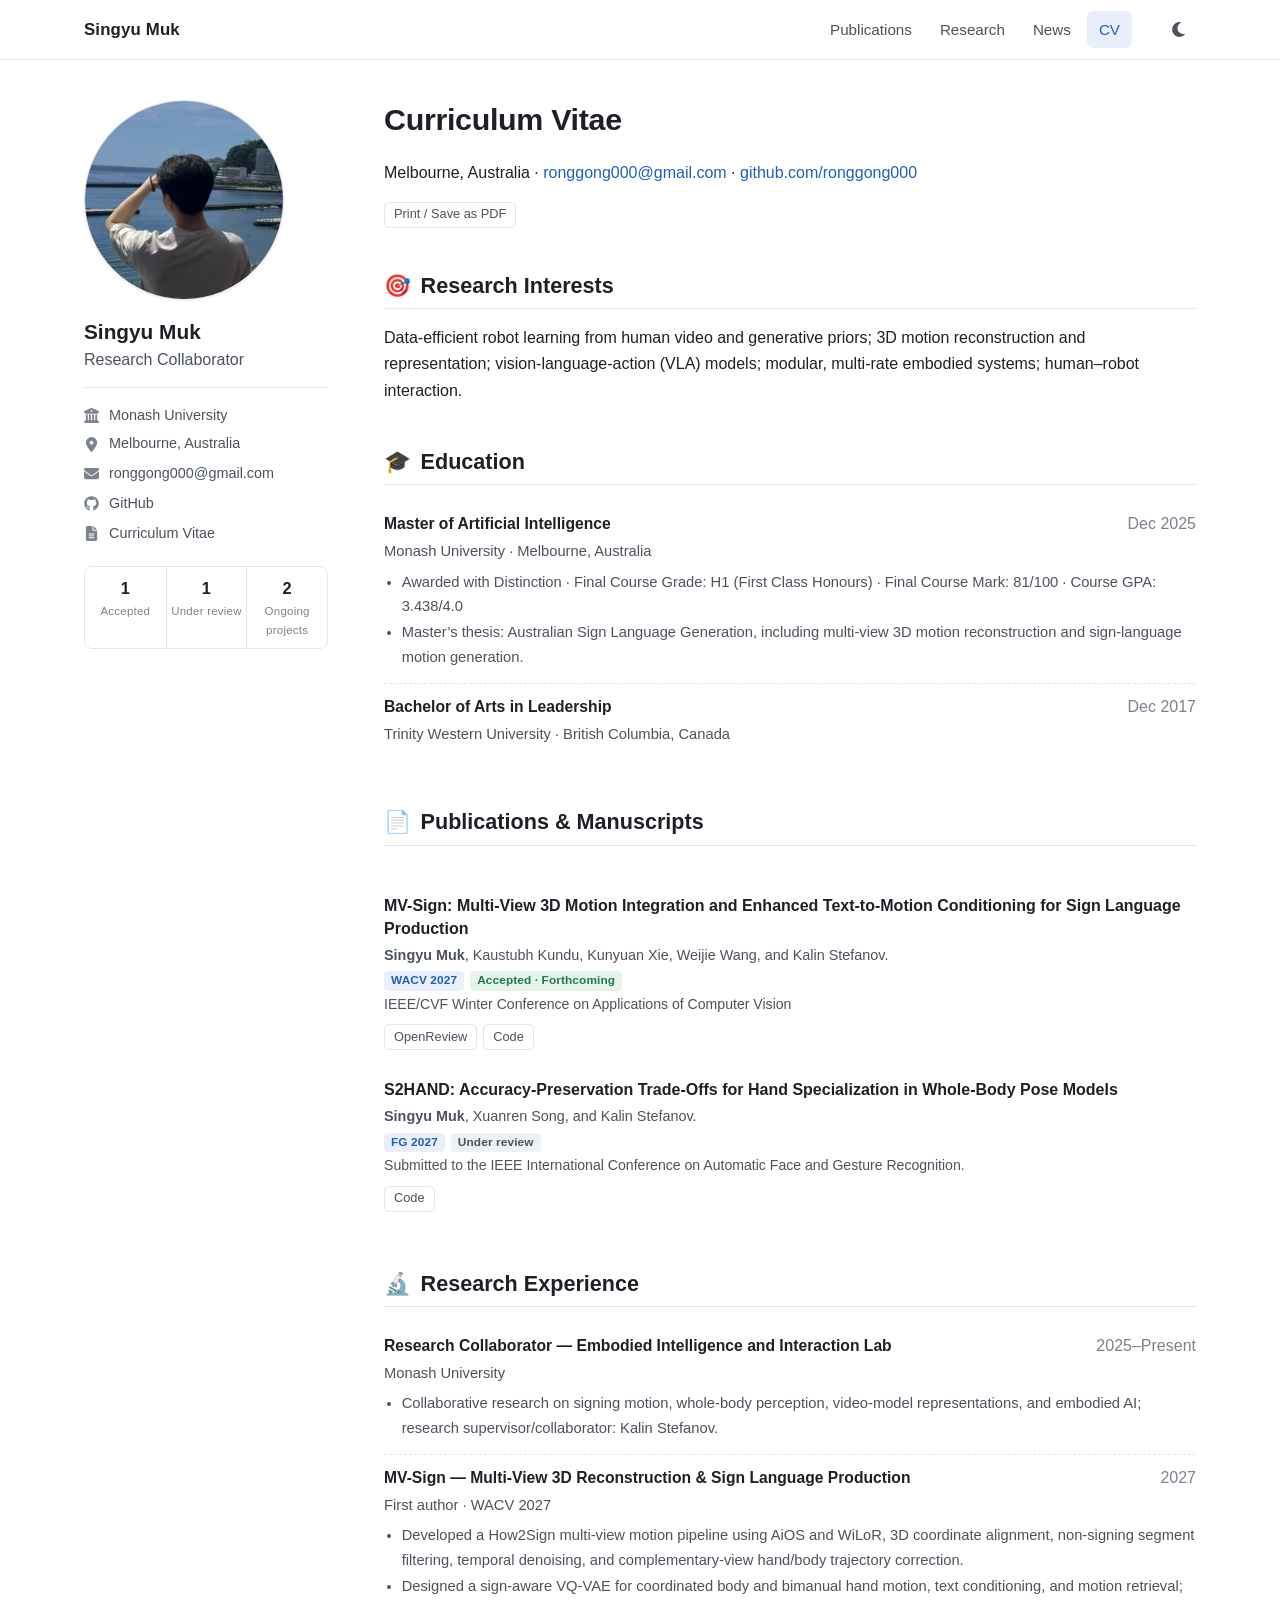
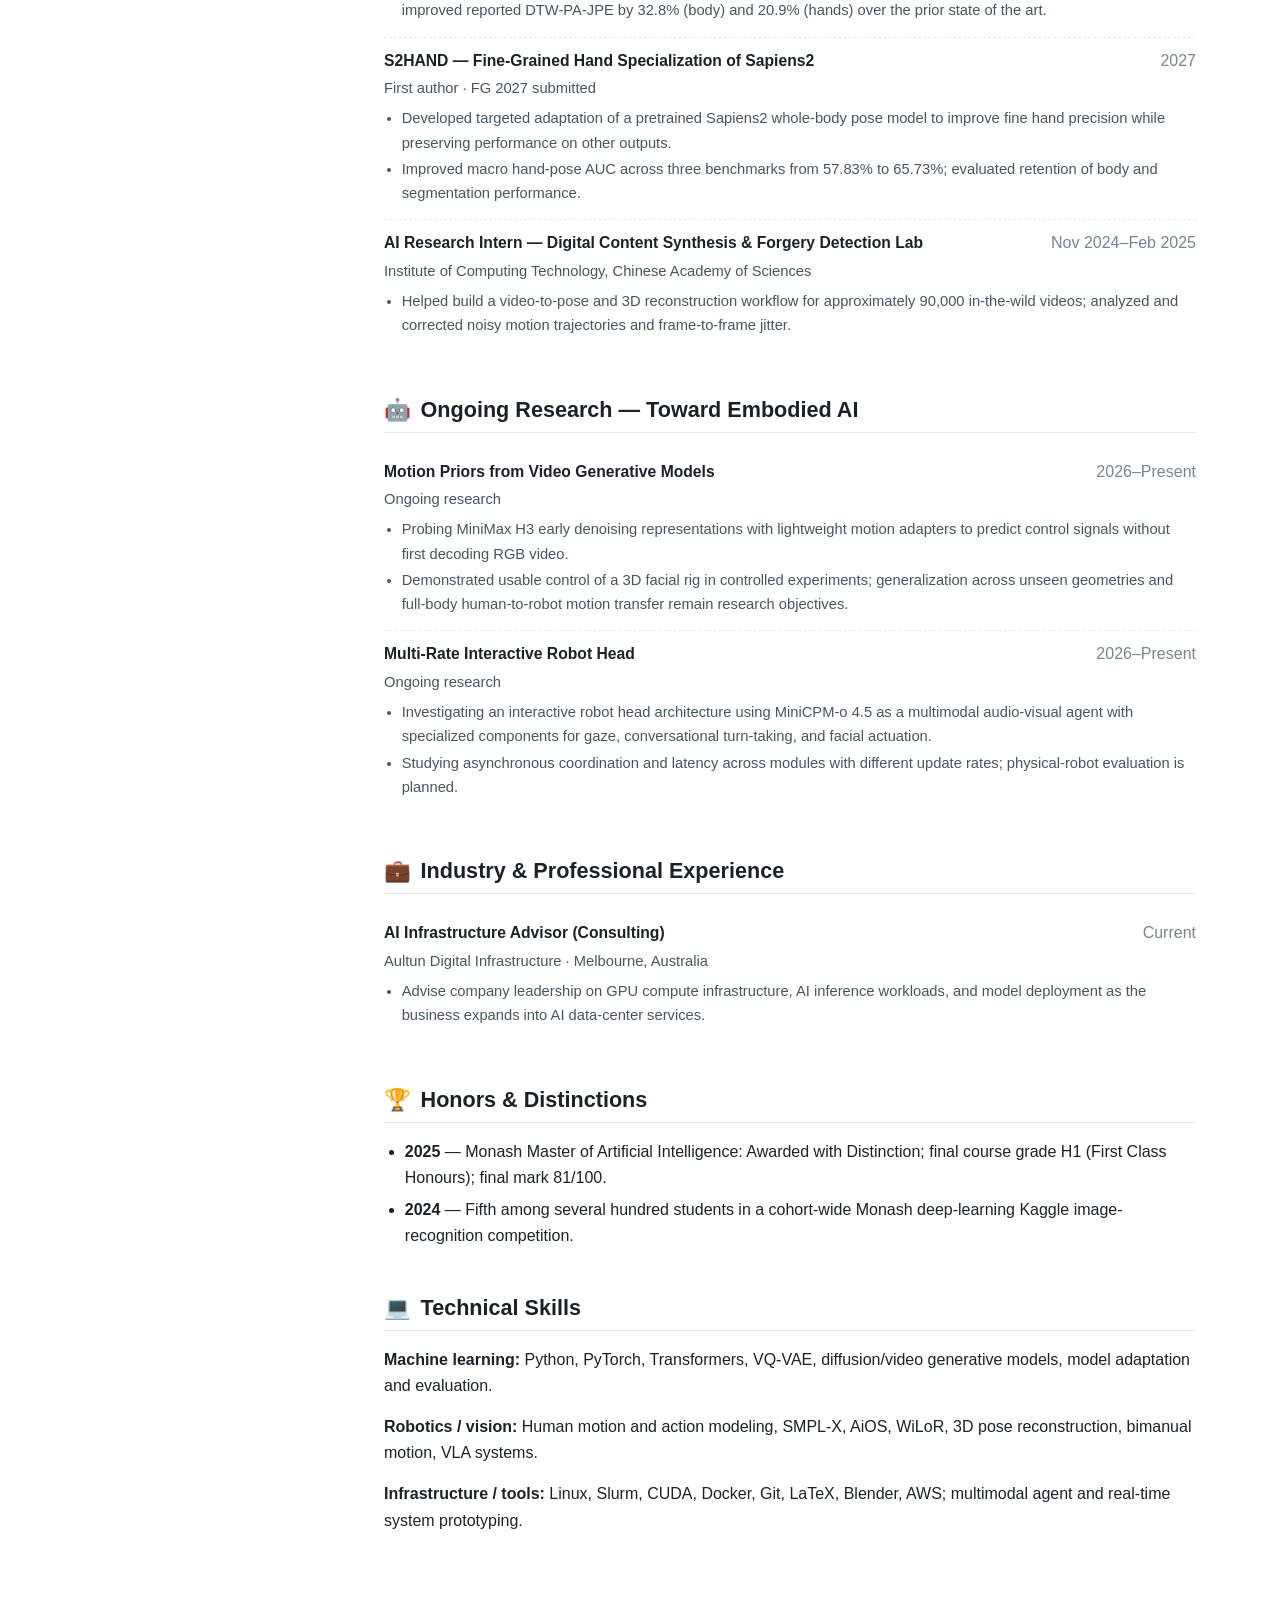
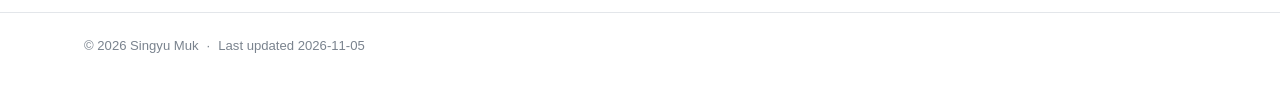
==== commit 82a55f25: "Add MV-Sign and S2HAND repository links to homepage, publications and CV" ====
--- a/cv/index.html
+++ b/cv/index.html
@@ -1 +1 @@
-<!doctype html><html lang="en"><head><meta charset="utf-8"><meta name="viewport" content="width=device-width, initial-scale=1"><title>CV · Singyu Muk</title><meta name="description" content="Singyu Muk — robot learning, human motion, video generative priors, and human–robot interaction."><meta name="author" content="Singyu Muk"><link rel="stylesheet" href="/assets/style.css?v=20261023"><script>(function(){try{var t=localStorage.getItem('theme');if(t)document.documentElement.setAttribute('data-theme',t)}catch(e){}})();</script></head><body class="page-cv"><svg xmlns="http://www.w3.org/2000/svg" style="display:none" aria-hidden="true"><!-- Icons: Font Awesome Free 6.5.2, CC BY 4.0, https://fontawesome.com/license/free --><symbol id="i-envelope" viewBox="0 0 512 512"><path d="M48 64Q28 65 14 78Q1 92 0 112Q1 136 19 150L237 314Q256 326 275 314L493 150Q511 136 512 112Q511 92 498 78Q484 65 464 64H48ZM0 176V384V176V384Q1 411 19 429Q37 447 64 448H448Q475 447 493 429Q511 411 512 384V176L294 339Q277 352 256 352Q235 352 218 339L0 176Z"/></symbol><symbol id="i-location-dot" viewBox="0 0 384 512"><path d="M216 499Q243 466 282 410Q321 355 352 296Q382 237 384 192Q382 110 328 56Q274 2 192 0Q110 2 56 56Q2 110 0 192Q2 237 32 296Q63 355 102 410Q141 466 168 499Q178 511 192 511Q206 511 216 499ZM192 128Q228 129 247 160Q265 192 247 224Q228 255 192 256Q156 255 137 224Q119 192 137 160Q156 129 192 128Z"/></symbol><symbol id="i-building-columns" viewBox="0 0 512 512"><path d="M243 3 19 99 243 3 19 99Q-3 110 1 134Q7 158 32 160V168Q34 190 56 192H456Q478 190 480 168V160Q505 158 511 134Q515 110 493 99L269 3Q256 -3 243 3ZM128 224H64H128H64V420Q63 421 62 421L14 453Q-4 467 1 489Q9 511 32 512H480Q503 511 511 489Q516 467 498 453L450 421Q449 421 449 421Q448 421 448 420V224H384V416H344V224H280V416H232V224H168V416H128V224ZM256 64Q270 64 279 73Q288 82 288 96Q288 110 279 119Q270 128 256 128Q242 128 233 119Q224 110 224 96Q224 82 233 73Q242 64 256 64Z"/></symbol><symbol id="i-moon" viewBox="0 0 384 512"><path d="M224 32Q161 33 111 63Q60 92 30 143Q1 193 0 256Q1 319 31 369Q60 420 111 449Q161 479 224 480Q317 478 379 417Q387 408 382 398Q377 388 365 389Q351 392 335 392Q261 390 211 340Q162 291 160 216Q160 166 184 126Q209 86 249 63Q259 57 257 45Q254 35 242 33Q233 32 223 32Z"/></symbol><symbol id="i-sun" viewBox="0 0 512 512"><path d="M362 1Q369 5 371 13L391 121L499 141Q507 143 511 150Q514 158 509 166L447 256L509 346Q514 354 511 362Q507 369 499 371L391 391L371 499Q369 507 362 511Q354 514 346 509L256 447L166 509Q158 514 151 511Q143 507 141 499L121 391L13 371Q5 369 1 362Q-2 354 3 346L65 256L3 166Q-2 158 1 151Q5 143 13 141L121 121L141 13Q143 5 151 1Q158 -2 166 3L256 65L346 3Q354 -2 362 1ZM160 256Q160 230 173 208Q186 186 208 173Q231 160 256 160Q281 160 304 173Q326 186 339 208Q352 230 352 256Q352 282 339 304Q326 326 304 339Q281 352 256 352Q231 352 208 339Q186 326 173 304Q160 282 160 256ZM384 256Q384 221 367 192Q350 163 320 145Q290 128 256 128Q222 128 192 145Q162 163 145 192Q128 221 128 256Q128 291 145 320Q162 349 192 367Q222 384 256 384Q290 384 320 367Q350 349 367 320Q384 291 384 256Z"/></symbol><symbol id="i-file-lines" viewBox="0 0 384 512"><path d="M64 0Q37 1 19 19Q1 37 0 64V448Q1 475 19 493Q37 511 64 512H320Q347 511 365 493Q383 475 384 448V160H256Q242 160 233 151Q224 142 224 128V0H64ZM256 0V128V0V128H384L256 0ZM112 256H272H112H272Q287 257 288 272Q287 287 272 288H112Q97 287 96 272Q97 257 112 256ZM112 320H272H112H272Q287 321 288 336Q287 351 272 352H112Q97 351 96 336Q97 321 112 320ZM112 384H272H112H272Q287 385 288 400Q287 415 272 416H112Q97 415 96 400Q97 385 112 384Z"/></symbol><symbol id="i-bars" viewBox="0 0 448 512"><path d="M0 96Q0 82 9 73Q18 64 32 64H416Q430 64 439 73Q448 82 448 96Q448 110 439 119Q430 128 416 128H32Q18 128 9 119Q0 110 0 96ZM0 256Q0 242 9 233Q18 224 32 224H416Q430 224 439 233Q448 242 448 256Q448 270 439 279Q430 288 416 288H32Q18 288 9 279Q0 270 0 256ZM448 416Q448 430 439 439Q430 448 416 448H32Q18 448 9 439Q0 430 0 416Q0 402 9 393Q18 384 32 384H416Q430 384 439 393Q448 402 448 416Z"/></symbol><symbol id="i-github" viewBox="0 0 496 512"><path d="M166 397Q165 401 161 401Q155 401 155 397Q156 394 160 394Q165 394 166 397ZM135 393Q134 396 139 398Q144 399 145 396Q146 392 141 391Q136 390 135 393ZM179 391Q174 392 174 396Q175 399 180 399Q185 397 185 394Q184 391 179 391ZM245 8Q138 10 70 78Q2 146 0 252Q1 337 47 401Q93 465 170 491Q188 492 187 479Q187 475 187 464Q187 441 187 418Q185 418 168 420Q150 421 130 416Q110 410 102 388Q102 386 94 372Q86 359 74 351Q72 350 66 343Q59 337 76 336Q77 335 90 340Q103 344 114 362Q132 389 153 389Q175 389 187 383Q191 359 203 349Q159 347 126 327Q93 308 91 238Q91 218 97 205Q102 192 114 180Q112 174 110 156Q108 138 117 112Q135 109 159 123Q184 136 186 139Q186 139 186 139Q216 130 249 130Q281 130 312 139Q312 138 325 130Q337 122 353 116Q369 109 381 112Q390 138 388 156Q386 174 383 180Q395 192 402 205Q409 218 409 238Q408 286 392 309Q375 331 349 339Q323 347 294 349Q310 360 311 395Q311 432 311 461Q311 474 311 479Q310 492 328 491Q404 465 450 401Q495 337 496 252Q495 182 462 127Q428 72 372 40Q315 9 245 8ZM97 353Q95 355 98 358Q101 361 103 359Q105 357 102 354Q100 351 97 353ZM86 345Q86 347 89 349Q92 350 93 348Q94 346 91 344Q88 343 86 345ZM119 380Q117 383 120 387Q124 390 127 388Q128 385 125 381Q121 378 119 380ZM107 366Q105 368 107 372Q110 375 113 374Q115 372 113 368Q110 364 107 366Z"/></symbol></svg><a class="skip-link" href="#main">Skip to content</a><header class="masthead"><div class="container masthead-inner"><a class="site-title" href="/">Singyu Muk</a><nav class="nav" id="site-nav" aria-label="Main"><a href="/publications/">Publications</a><a href="/research/">Research</a><a href="/news/">News</a><a href="/cv/" class="active">CV</a></nav><div class="masthead-actions"><button class="icon-btn theme-toggle" type="button" aria-label="Toggle dark mode" title="Toggle dark mode"><svg class="icon show-light" aria-hidden="true"><use href="#i-moon"/></svg><svg class="icon show-dark" aria-hidden="true"><use href="#i-sun"/></svg></button><button class="icon-btn nav-toggle" type="button" aria-label="Menu" aria-controls="site-nav" aria-expanded="false"><svg class="icon" aria-hidden="true"><use href="#i-bars"/></svg></button></div></div></header><div class="container layout"><aside class="sidebar"><div class="profile"><a class="avatar-link" href="/"><img class="avatar" src="/images/avatar.png" alt="Singyu Muk" width="240" height="240"></a><div class="profile-id"><p class="profile-name">Singyu Muk</p><p class="profile-position">Research Collaborator</p></div></div><ul class="profile-meta"><li class="wrap"><svg class="icon" aria-hidden="true"><use href="#i-building-columns"/></svg><span>Monash University</span></li><li class=""><svg class="icon" aria-hidden="true"><use href="#i-location-dot"/></svg><span>Melbourne, Australia</span></li><li class=""><svg class="icon" aria-hidden="true"><use href="#i-envelope"/></svg><a href="mailto:ronggong000@gmail.com">ronggong000@gmail.com</a></li><li class=""><svg class="icon" aria-hidden="true"><use href="#i-github"/></svg><a href="https://github.com/ronggong000" rel="me noopener">GitHub</a></li><li class=""><svg class="icon" aria-hidden="true"><use href="#i-file-lines"/></svg><a href="/cv/">Curriculum Vitae</a></li></ul><a class="profile-stats" href="/publications/" title="Publication and manuscript status"><span><strong>1</strong>Accepted</span><span><strong>1</strong>Under review</span><span><strong>2</strong>Ongoing projects</span></a></aside><main class="content" id="main"><h1 class="page-title">Curriculum Vitae</h1><p>Melbourne, Australia · <a href="mailto:ronggong000@gmail.com">ronggong000@gmail.com</a> · <a href="https://github.com/ronggong000">github.com/ronggong000</a></p><button class="btn print-cv" type="button">Print / Save as PDF</button><section class="section" id=""><h2 class="section-title"><span class="emoji">🎯</span>Research Interests</h2><div class="prose"><p>Data-efficient robot learning from human video and generative priors; 3D motion reconstruction and representation; vision-language-action (VLA) models; modular, multi-rate embodied systems; human–robot interaction.</p></div></section><section class="section" id="education"><h2 class="section-title"><span class="emoji">🎓</span>Education</h2><article class="cv-item"><div class="cv-head"><strong class="cv-title">Master of Artificial Intelligence</strong><span class="cv-date">Dec 2025</span></div><div class="cv-org">Monash University · Melbourne, Australia</div><ul class="cv-details"><li>Awarded with Distinction · Final Course Grade: H1 (First Class Honours) · Final Course Mark: 81/100 · Course GPA: 3.438/4.0</li><li>Master’s thesis: Australian Sign Language Generation, including multi-view 3D motion reconstruction and sign-language motion generation.</li></ul></article><article class="cv-item"><div class="cv-head"><strong class="cv-title">Bachelor of Arts in Leadership</strong><span class="cv-date">Dec 2017</span></div><div class="cv-org">Trinity Western University · British Columbia, Canada</div><ul class="cv-details"></ul></article></section><section class="section" id=""><h2 class="section-title"><span class="emoji">📄</span>Publications &amp; Manuscripts</h2><div class="pub-group"><article class="pub" id="mv-sign"><div class="pub-body"><h3 class="pub-title">MV-Sign: Multi-View 3D Motion Integration and Enhanced Text-to-Motion Conditioning for Sign Language Production</h3><p class="pub-authors"><strong class="me">Singyu Muk</strong>, Kaustubh Kundu, Kunyuan Xie, Weijie Wang, and Kalin Stefanov.</p><p class="pub-venue"><span class="badge venue">WACV 2027</span><span class="badge note">Accepted · Forthcoming</span><br>IEEE/CVF Winter Conference on Applications of Computer Vision</p><div class="pub-links"><a class="btn" href="https://openreview.net/forum?id=Na9RGcLHpR">OpenReview</a></div></div></article><article class="pub" id="s2hand"><div class="pub-body"><h3 class="pub-title">S2HAND: Accuracy-Preservation Trade-Offs for Hand Specialization in Whole-Body Pose Models</h3><p class="pub-authors"><strong class="me">Singyu Muk</strong>, Xuanren Song, and Kalin Stefanov.</p><p class="pub-venue"><span class="badge venue">FG 2027</span><span class="badge rank">Under review</span><br>Submitted to the IEEE International Conference on Automatic Face and Gesture Recognition.</p></div></article></div></section><section class="section" id="experience"><h2 class="section-title"><span class="emoji">🔬</span>Research Experience</h2><article class="cv-item"><div class="cv-head"><strong class="cv-title">Research Collaborator — Embodied Intelligence and Interaction Lab</strong><span class="cv-date">2025–Present</span></div><div class="cv-org">Monash University</div><ul class="cv-details"><li>Collaborative research on signing motion, whole-body perception, video-model representations, and embodied AI; research supervisor/collaborator: Kalin Stefanov.</li></ul></article><article class="cv-item"><div class="cv-head"><strong class="cv-title">MV-Sign — Multi-View 3D Reconstruction &amp; Sign Language Production</strong><span class="cv-date">2027</span></div><div class="cv-org">First author · WACV 2027</div><ul class="cv-details"><li>Developed a How2Sign multi-view motion pipeline using AiOS and WiLoR, 3D coordinate alignment, non-signing segment filtering, temporal denoising, and complementary-view hand/body trajectory correction.</li><li>Designed a sign-aware VQ-VAE for coordinated body and bimanual hand motion, text conditioning, and motion retrieval; improved reported DTW-PA-JPE by 32.8% (body) and 20.9% (hands) over the prior state of the art.</li></ul></article><article class="cv-item"><div class="cv-head"><strong class="cv-title">S2HAND — Fine-Grained Hand Specialization of Sapiens2</strong><span class="cv-date">2027</span></div><div class="cv-org">First author · FG 2027 submitted</div><ul class="cv-details"><li>Developed targeted adaptation of a pretrained Sapiens2 whole-body pose model to improve fine hand precision while preserving performance on other outputs.</li><li>Improved macro hand-pose AUC across three benchmarks from 57.83% to 65.73%; evaluated retention of body and segmentation performance.</li></ul></article><article class="cv-item"><div class="cv-head"><strong class="cv-title">AI Research Intern — Digital Content Synthesis &amp; Forgery Detection Lab</strong><span class="cv-date">Nov 2024–Feb 2025</span></div><div class="cv-org">Institute of Computing Technology, Chinese Academy of Sciences</div><ul class="cv-details"><li>Helped build a video-to-pose and 3D reconstruction workflow for approximately 90,000 in-the-wild videos; analyzed and corrected noisy motion trajectories and frame-to-frame jitter.</li></ul></article></section><section class="section" id="ongoing"><h2 class="section-title"><span class="emoji">🤖</span>Ongoing Research — Toward Embodied AI</h2><article class="cv-item"><div class="cv-head"><strong class="cv-title">Motion Priors from Video Generative Models</strong><span class="cv-date">2026–Present</span></div><div class="cv-org">Ongoing research</div><ul class="cv-details"><li>Probing MiniMax H3 early denoising representations with lightweight motion adapters to predict control signals without first decoding RGB video.</li><li>Demonstrated usable control of a 3D facial rig in controlled experiments; generalization across unseen geometries and full-body human-to-robot motion transfer remain research objectives.</li></ul></article><article class="cv-item"><div class="cv-head"><strong class="cv-title">Multi-Rate Interactive Robot Head</strong><span class="cv-date">2026–Present</span></div><div class="cv-org">Ongoing research</div><ul class="cv-details"><li>Investigating an interactive robot head architecture using MiniCPM-o 4.5 as a multimodal audio-visual agent with specialized components for gaze, conversational turn-taking, and facial actuation.</li><li>Studying asynchronous coordination and latency across modules with different update rates; physical-robot evaluation is planned.</li></ul></article></section><section class="section" id="industry"><h2 class="section-title"><span class="emoji">💼</span>Industry &amp; Professional Experience</h2><article class="cv-item"><div class="cv-head"><strong class="cv-title">AI Infrastructure Advisor (Consulting)</strong><span class="cv-date">Current</span></div><div class="cv-org">Aultun Digital Infrastructure · Melbourne, Australia</div><ul class="cv-details"><li>Advise company leadership on GPU compute infrastructure, AI inference workloads, and model deployment as the business expands into AI data-center services.</li></ul></article></section><section class="section" id="honors"><h2 class="section-title"><span class="emoji">🏆</span>Honors &amp; Distinctions</h2><div class="prose"><ul><li><strong>2025</strong> — Monash Master of Artificial Intelligence: Awarded with Distinction; final course grade H1 (First Class Honours); final mark 81/100.</li><li><strong>2024</strong> — Fifth among several hundred students in a cohort-wide Monash deep-learning Kaggle image-recognition competition.</li></ul></div></section><section class="section" id="skills"><h2 class="section-title"><span class="emoji">💻</span>Technical Skills</h2><div class="prose"><p><strong>Machine learning:</strong> Python, PyTorch, Transformers, VQ-VAE, diffusion/video generative models, model adaptation and evaluation.</p><p><strong>Robotics / vision:</strong> Human motion and action modeling, SMPL-X, AiOS, WiLoR, 3D pose reconstruction, bimanual motion, VLA systems.</p><p><strong>Infrastructure / tools:</strong> Linux, Slurm, CUDA, Docker, Git, LaTeX, Blender, AWS; multimodal agent and real-time system prototyping.</p></div></section></main></div><footer class="site-footer"><div class="container"><span>© 2026 Singyu Muk</span><span class="sep">·</span><span>Last updated 2026-10-23</span></div></footer><script src="/assets/main.js?v=20261023" defer></script></body></html>+<!doctype html><html lang="en"><head><meta charset="utf-8"><meta name="viewport" content="width=device-width, initial-scale=1"><title>CV · Singyu Muk</title><meta name="description" content="Singyu Muk — robot learning, human motion, video generative priors, and human–robot interaction."><meta name="author" content="Singyu Muk"><link rel="stylesheet" href="/assets/style.css?v=20261023"><script>(function(){try{var t=localStorage.getItem('theme');if(t)document.documentElement.setAttribute('data-theme',t)}catch(e){}})();</script></head><body class="page-cv"><svg xmlns="http://www.w3.org/2000/svg" style="display:none" aria-hidden="true"><!-- Icons: Font Awesome Free 6.5.2, CC BY 4.0, https://fontawesome.com/license/free --><symbol id="i-envelope" viewBox="0 0 512 512"><path d="M48 64Q28 65 14 78Q1 92 0 112Q1 136 19 150L237 314Q256 326 275 314L493 150Q511 136 512 112Q511 92 498 78Q484 65 464 64H48ZM0 176V384V176V384Q1 411 19 429Q37 447 64 448H448Q475 447 493 429Q511 411 512 384V176L294 339Q277 352 256 352Q235 352 218 339L0 176Z"/></symbol><symbol id="i-location-dot" viewBox="0 0 384 512"><path d="M216 499Q243 466 282 410Q321 355 352 296Q382 237 384 192Q382 110 328 56Q274 2 192 0Q110 2 56 56Q2 110 0 192Q2 237 32 296Q63 355 102 410Q141 466 168 499Q178 511 192 511Q206 511 216 499ZM192 128Q228 129 247 160Q265 192 247 224Q228 255 192 256Q156 255 137 224Q119 192 137 160Q156 129 192 128Z"/></symbol><symbol id="i-building-columns" viewBox="0 0 512 512"><path d="M243 3 19 99 243 3 19 99Q-3 110 1 134Q7 158 32 160V168Q34 190 56 192H456Q478 190 480 168V160Q505 158 511 134Q515 110 493 99L269 3Q256 -3 243 3ZM128 224H64H128H64V420Q63 421 62 421L14 453Q-4 467 1 489Q9 511 32 512H480Q503 511 511 489Q516 467 498 453L450 421Q449 421 449 421Q448 421 448 420V224H384V416H344V224H280V416H232V224H168V416H128V224ZM256 64Q270 64 279 73Q288 82 288 96Q288 110 279 119Q270 128 256 128Q242 128 233 119Q224 110 224 96Q224 82 233 73Q242 64 256 64Z"/></symbol><symbol id="i-moon" viewBox="0 0 384 512"><path d="M224 32Q161 33 111 63Q60 92 30 143Q1 193 0 256Q1 319 31 369Q60 420 111 449Q161 479 224 480Q317 478 379 417Q387 408 382 398Q377 388 365 389Q351 392 335 392Q261 390 211 340Q162 291 160 216Q160 166 184 126Q209 86 249 63Q259 57 257 45Q254 35 242 33Q233 32 223 32Z"/></symbol><symbol id="i-sun" viewBox="0 0 512 512"><path d="M362 1Q369 5 371 13L391 121L499 141Q507 143 511 150Q514 158 509 166L447 256L509 346Q514 354 511 362Q507 369 499 371L391 391L371 499Q369 507 362 511Q354 514 346 509L256 447L166 509Q158 514 151 511Q143 507 141 499L121 391L13 371Q5 369 1 362Q-2 354 3 346L65 256L3 166Q-2 158 1 151Q5 143 13 141L121 121L141 13Q143 5 151 1Q158 -2 166 3L256 65L346 3Q354 -2 362 1ZM160 256Q160 230 173 208Q186 186 208 173Q231 160 256 160Q281 160 304 173Q326 186 339 208Q352 230 352 256Q352 282 339 304Q326 326 304 339Q281 352 256 352Q231 352 208 339Q186 326 173 304Q160 282 160 256ZM384 256Q384 221 367 192Q350 163 320 145Q290 128 256 128Q222 128 192 145Q162 163 145 192Q128 221 128 256Q128 291 145 320Q162 349 192 367Q222 384 256 384Q290 384 320 367Q350 349 367 320Q384 291 384 256Z"/></symbol><symbol id="i-file-lines" viewBox="0 0 384 512"><path d="M64 0Q37 1 19 19Q1 37 0 64V448Q1 475 19 493Q37 511 64 512H320Q347 511 365 493Q383 475 384 448V160H256Q242 160 233 151Q224 142 224 128V0H64ZM256 0V128V0V128H384L256 0ZM112 256H272H112H272Q287 257 288 272Q287 287 272 288H112Q97 287 96 272Q97 257 112 256ZM112 320H272H112H272Q287 321 288 336Q287 351 272 352H112Q97 351 96 336Q97 321 112 320ZM112 384H272H112H272Q287 385 288 400Q287 415 272 416H112Q97 415 96 400Q97 385 112 384Z"/></symbol><symbol id="i-bars" viewBox="0 0 448 512"><path d="M0 96Q0 82 9 73Q18 64 32 64H416Q430 64 439 73Q448 82 448 96Q448 110 439 119Q430 128 416 128H32Q18 128 9 119Q0 110 0 96ZM0 256Q0 242 9 233Q18 224 32 224H416Q430 224 439 233Q448 242 448 256Q448 270 439 279Q430 288 416 288H32Q18 288 9 279Q0 270 0 256ZM448 416Q448 430 439 439Q430 448 416 448H32Q18 448 9 439Q0 430 0 416Q0 402 9 393Q18 384 32 384H416Q430 384 439 393Q448 402 448 416Z"/></symbol><symbol id="i-github" viewBox="0 0 496 512"><path d="M166 397Q165 401 161 401Q155 401 155 397Q156 394 160 394Q165 394 166 397ZM135 393Q134 396 139 398Q144 399 145 396Q146 392 141 391Q136 390 135 393ZM179 391Q174 392 174 396Q175 399 180 399Q185 397 185 394Q184 391 179 391ZM245 8Q138 10 70 78Q2 146 0 252Q1 337 47 401Q93 465 170 491Q188 492 187 479Q187 475 187 464Q187 441 187 418Q185 418 168 420Q150 421 130 416Q110 410 102 388Q102 386 94 372Q86 359 74 351Q72 350 66 343Q59 337 76 336Q77 335 90 340Q103 344 114 362Q132 389 153 389Q175 389 187 383Q191 359 203 349Q159 347 126 327Q93 308 91 238Q91 218 97 205Q102 192 114 180Q112 174 110 156Q108 138 117 112Q135 109 159 123Q184 136 186 139Q186 139 186 139Q216 130 249 130Q281 130 312 139Q312 138 325 130Q337 122 353 116Q369 109 381 112Q390 138 388 156Q386 174 383 180Q395 192 402 205Q409 218 409 238Q408 286 392 309Q375 331 349 339Q323 347 294 349Q310 360 311 395Q311 432 311 461Q311 474 311 479Q310 492 328 491Q404 465 450 401Q495 337 496 252Q495 182 462 127Q428 72 372 40Q315 9 245 8ZM97 353Q95 355 98 358Q101 361 103 359Q105 357 102 354Q100 351 97 353ZM86 345Q86 347 89 349Q92 350 93 348Q94 346 91 344Q88 343 86 345ZM119 380Q117 383 120 387Q124 390 127 388Q128 385 125 381Q121 378 119 380ZM107 366Q105 368 107 372Q110 375 113 374Q115 372 113 368Q110 364 107 366Z"/></symbol></svg><a class="skip-link" href="#main">Skip to content</a><header class="masthead"><div class="container masthead-inner"><a class="site-title" href="/">Singyu Muk</a><nav class="nav" id="site-nav" aria-label="Main"><a href="/publications/">Publications</a><a href="/research/">Research</a><a href="/news/">News</a><a href="/cv/" class="active">CV</a></nav><div class="masthead-actions"><button class="icon-btn theme-toggle" type="button" aria-label="Toggle dark mode" title="Toggle dark mode"><svg class="icon show-light" aria-hidden="true"><use href="#i-moon"/></svg><svg class="icon show-dark" aria-hidden="true"><use href="#i-sun"/></svg></button><button class="icon-btn nav-toggle" type="button" aria-label="Menu" aria-controls="site-nav" aria-expanded="false"><svg class="icon" aria-hidden="true"><use href="#i-bars"/></svg></button></div></div></header><div class="container layout"><aside class="sidebar"><div class="profile"><a class="avatar-link" href="/"><img class="avatar" src="/images/avatar.png" alt="Singyu Muk" width="240" height="240"></a><div class="profile-id"><p class="profile-name">Singyu Muk</p><p class="profile-position">Research Collaborator</p></div></div><ul class="profile-meta"><li class="wrap"><svg class="icon" aria-hidden="true"><use href="#i-building-columns"/></svg><span>Monash University</span></li><li class=""><svg class="icon" aria-hidden="true"><use href="#i-location-dot"/></svg><span>Melbourne, Australia</span></li><li class=""><svg class="icon" aria-hidden="true"><use href="#i-envelope"/></svg><a href="mailto:ronggong000@gmail.com">ronggong000@gmail.com</a></li><li class=""><svg class="icon" aria-hidden="true"><use href="#i-github"/></svg><a href="https://github.com/ronggong000" rel="me noopener">GitHub</a></li><li class=""><svg class="icon" aria-hidden="true"><use href="#i-file-lines"/></svg><a href="/cv/">Curriculum Vitae</a></li></ul><a class="profile-stats" href="/publications/" title="Publication and manuscript status"><span><strong>1</strong>Accepted</span><span><strong>1</strong>Under review</span><span><strong>2</strong>Ongoing projects</span></a></aside><main class="content" id="main"><h1 class="page-title">Curriculum Vitae</h1><p>Melbourne, Australia · <a href="mailto:ronggong000@gmail.com">ronggong000@gmail.com</a> · <a href="https://github.com/ronggong000">github.com/ronggong000</a></p><button class="btn print-cv" type="button">Print / Save as PDF</button><section class="section" id=""><h2 class="section-title"><span class="emoji">🎯</span>Research Interests</h2><div class="prose"><p>Data-efficient robot learning from human video and generative priors; 3D motion reconstruction and representation; vision-language-action (VLA) models; modular, multi-rate embodied systems; human–robot interaction.</p></div></section><section class="section" id="education"><h2 class="section-title"><span class="emoji">🎓</span>Education</h2><article class="cv-item"><div class="cv-head"><strong class="cv-title">Master of Artificial Intelligence</strong><span class="cv-date">Dec 2025</span></div><div class="cv-org">Monash University · Melbourne, Australia</div><ul class="cv-details"><li>Awarded with Distinction · Final Course Grade: H1 (First Class Honours) · Final Course Mark: 81/100 · Course GPA: 3.438/4.0</li><li>Master’s thesis: Australian Sign Language Generation, including multi-view 3D motion reconstruction and sign-language motion generation.</li></ul></article><article class="cv-item"><div class="cv-head"><strong class="cv-title">Bachelor of Arts in Leadership</strong><span class="cv-date">Dec 2017</span></div><div class="cv-org">Trinity Western University · British Columbia, Canada</div><ul class="cv-details"></ul></article></section><section class="section" id=""><h2 class="section-title"><span class="emoji">📄</span>Publications &amp; Manuscripts</h2><div class="pub-group"><article class="pub" id="mv-sign"><div class="pub-body"><h3 class="pub-title">MV-Sign: Multi-View 3D Motion Integration and Enhanced Text-to-Motion Conditioning for Sign Language Production</h3><p class="pub-authors"><strong class="me">Singyu Muk</strong>, Kaustubh Kundu, Kunyuan Xie, Weijie Wang, and Kalin Stefanov.</p><p class="pub-venue"><span class="badge venue">WACV 2027</span><span class="badge note">Accepted · Forthcoming</span><br>IEEE/CVF Winter Conference on Applications of Computer Vision</p><div class="pub-links"><a class="btn" href="https://openreview.net/forum?id=Na9RGcLHpR">OpenReview</a><a class="btn" href="https://github.com/ronggong000/MV-Sign">Code</a></div></div></article><article class="pub" id="s2hand"><div class="pub-body"><h3 class="pub-title">S2HAND: Accuracy-Preservation Trade-Offs for Hand Specialization in Whole-Body Pose Models</h3><p class="pub-authors"><strong class="me">Singyu Muk</strong>, Xuanren Song, and Kalin Stefanov.</p><p class="pub-venue"><span class="badge venue">FG 2027</span><span class="badge rank">Under review</span><br>Submitted to the IEEE International Conference on Automatic Face and Gesture Recognition.</p><div class="pub-links"><a class="btn" href="https://github.com/ronggong000/S2HAND">Code</a></div></div></article></div></section><section class="section" id="experience"><h2 class="section-title"><span class="emoji">🔬</span>Research Experience</h2><article class="cv-item"><div class="cv-head"><strong class="cv-title">Research Collaborator — Embodied Intelligence and Interaction Lab</strong><span class="cv-date">2025–Present</span></div><div class="cv-org">Monash University</div><ul class="cv-details"><li>Collaborative research on signing motion, whole-body perception, video-model representations, and embodied AI; research supervisor/collaborator: Kalin Stefanov.</li></ul></article><article class="cv-item"><div class="cv-head"><strong class="cv-title">MV-Sign — Multi-View 3D Reconstruction &amp; Sign Language Production</strong><span class="cv-date">2027</span></div><div class="cv-org">First author · WACV 2027</div><ul class="cv-details"><li>Developed a How2Sign multi-view motion pipeline using AiOS and WiLoR, 3D coordinate alignment, non-signing segment filtering, temporal denoising, and complementary-view hand/body trajectory correction.</li><li>Designed a sign-aware VQ-VAE for coordinated body and bimanual hand motion, text conditioning, and motion retrieval; improved reported DTW-PA-JPE by 32.8% (body) and 20.9% (hands) over the prior state of the art.</li></ul></article><article class="cv-item"><div class="cv-head"><strong class="cv-title">S2HAND — Fine-Grained Hand Specialization of Sapiens2</strong><span class="cv-date">2027</span></div><div class="cv-org">First author · FG 2027 submitted</div><ul class="cv-details"><li>Developed targeted adaptation of a pretrained Sapiens2 whole-body pose model to improve fine hand precision while preserving performance on other outputs.</li><li>Improved macro hand-pose AUC across three benchmarks from 57.83% to 65.73%; evaluated retention of body and segmentation performance.</li></ul></article><article class="cv-item"><div class="cv-head"><strong class="cv-title">AI Research Intern — Digital Content Synthesis &amp; Forgery Detection Lab</strong><span class="cv-date">Nov 2024–Feb 2025</span></div><div class="cv-org">Institute of Computing Technology, Chinese Academy of Sciences</div><ul class="cv-details"><li>Helped build a video-to-pose and 3D reconstruction workflow for approximately 90,000 in-the-wild videos; analyzed and corrected noisy motion trajectories and frame-to-frame jitter.</li></ul></article></section><section class="section" id="ongoing"><h2 class="section-title"><span class="emoji">🤖</span>Ongoing Research — Toward Embodied AI</h2><article class="cv-item"><div class="cv-head"><strong class="cv-title">Motion Priors from Video Generative Models</strong><span class="cv-date">2026–Present</span></div><div class="cv-org">Ongoing research</div><ul class="cv-details"><li>Probing MiniMax H3 early denoising representations with lightweight motion adapters to predict control signals without first decoding RGB video.</li><li>Demonstrated usable control of a 3D facial rig in controlled experiments; generalization across unseen geometries and full-body human-to-robot motion transfer remain research objectives.</li></ul></article><article class="cv-item"><div class="cv-head"><strong class="cv-title">Multi-Rate Interactive Robot Head</strong><span class="cv-date">2026–Present</span></div><div class="cv-org">Ongoing research</div><ul class="cv-details"><li>Investigating an interactive robot head architecture using MiniCPM-o 4.5 as a multimodal audio-visual agent with specialized components for gaze, conversational turn-taking, and facial actuation.</li><li>Studying asynchronous coordination and latency across modules with different update rates; physical-robot evaluation is planned.</li></ul></article></section><section class="section" id="industry"><h2 class="section-title"><span class="emoji">💼</span>Industry &amp; Professional Experience</h2><article class="cv-item"><div class="cv-head"><strong class="cv-title">AI Infrastructure Advisor (Consulting)</strong><span class="cv-date">Current</span></div><div class="cv-org">Aultun Digital Infrastructure · Melbourne, Australia</div><ul class="cv-details"><li>Advise company leadership on GPU compute infrastructure, AI inference workloads, and model deployment as the business expands into AI data-center services.</li></ul></article></section><section class="section" id="honors"><h2 class="section-title"><span class="emoji">🏆</span>Honors &amp; Distinctions</h2><div class="prose"><ul><li><strong>2025</strong> — Monash Master of Artificial Intelligence: Awarded with Distinction; final course grade H1 (First Class Honours); final mark 81/100.</li><li><strong>2024</strong> — Fifth among several hundred students in a cohort-wide Monash deep-learning Kaggle image-recognition competition.</li></ul></div></section><section class="section" id="skills"><h2 class="section-title"><span class="emoji">💻</span>Technical Skills</h2><div class="prose"><p><strong>Machine learning:</strong> Python, PyTorch, Transformers, VQ-VAE, diffusion/video generative models, model adaptation and evaluation.</p><p><strong>Robotics / vision:</strong> Human motion and action modeling, SMPL-X, AiOS, WiLoR, 3D pose reconstruction, bimanual motion, VLA systems.</p><p><strong>Infrastructure / tools:</strong> Linux, Slurm, CUDA, Docker, Git, LaTeX, Blender, AWS; multimodal agent and real-time system prototyping.</p></div></section></main></div><footer class="site-footer"><div class="container"><span>© 2026 Singyu Muk</span><span class="sep">·</span><span>Last updated 2026-11-05</span></div></footer><script src="/assets/main.js?v=20261023" defer></script></body></html>
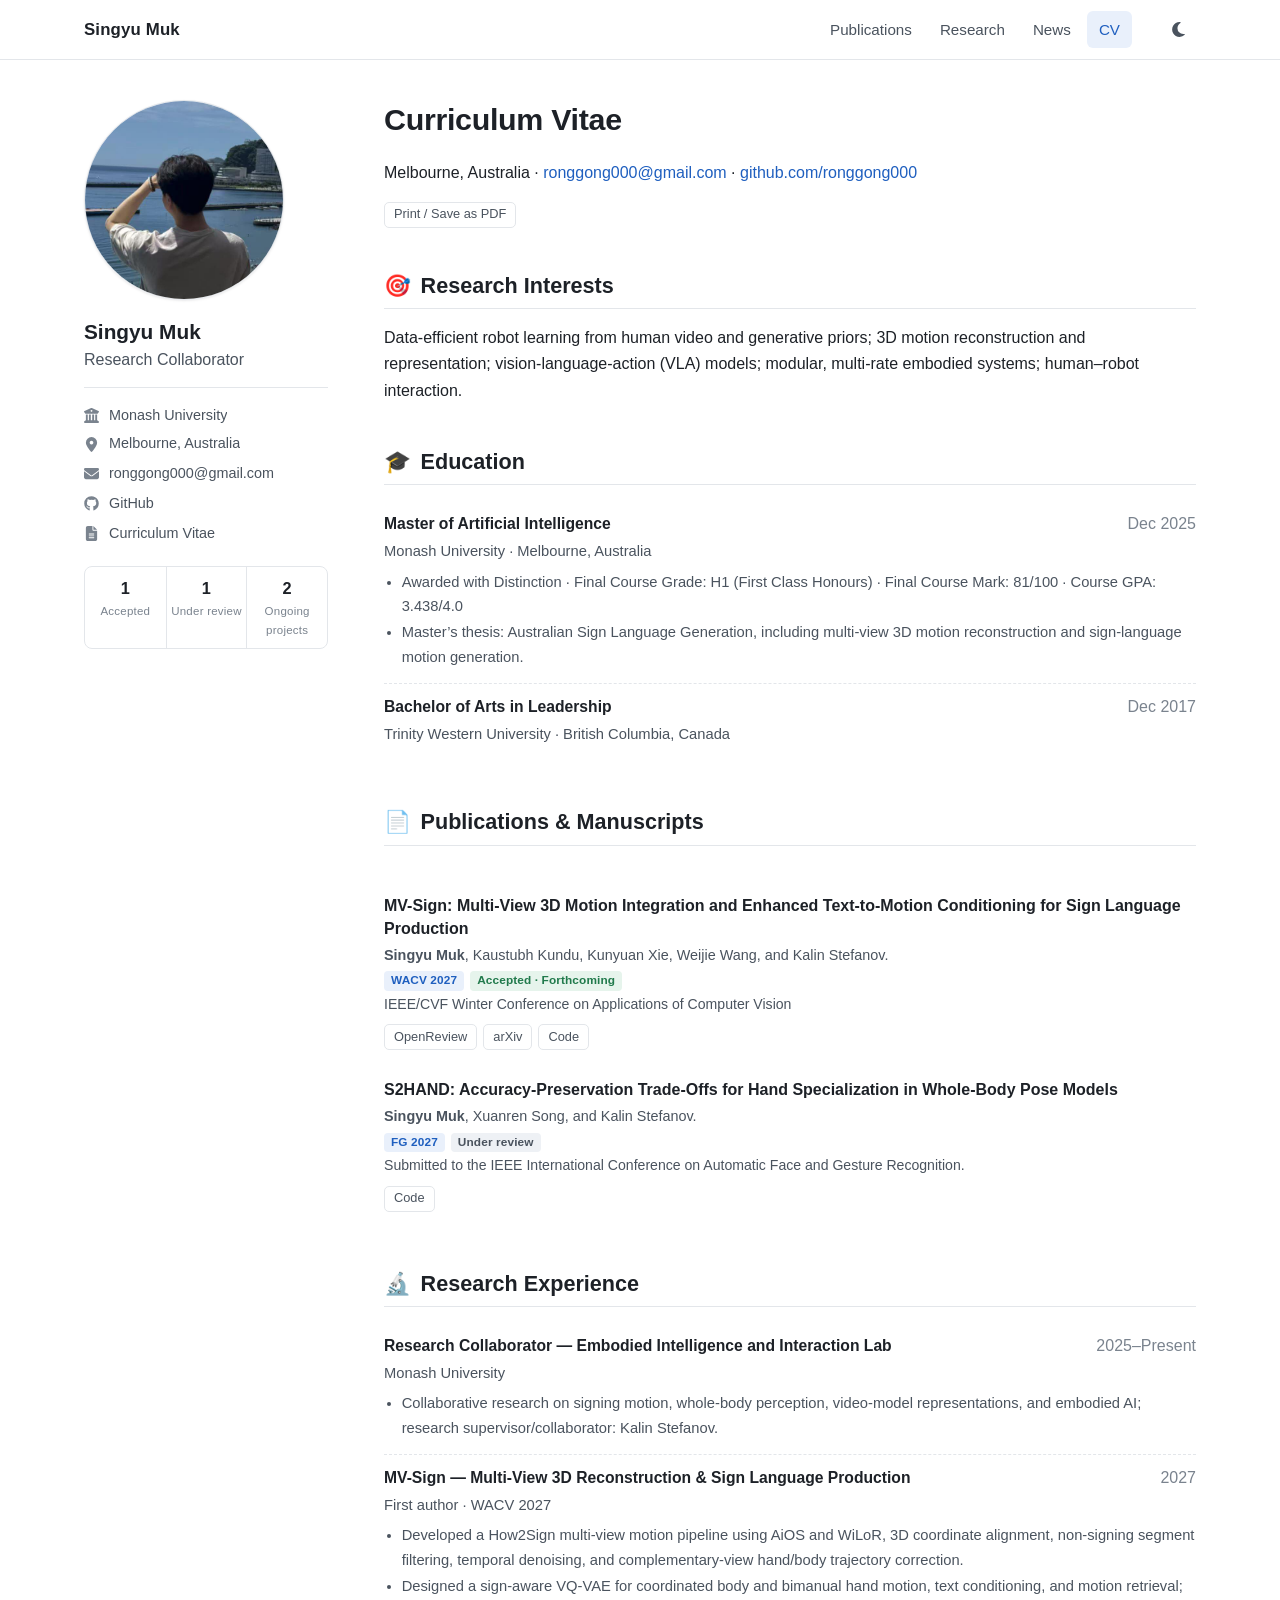
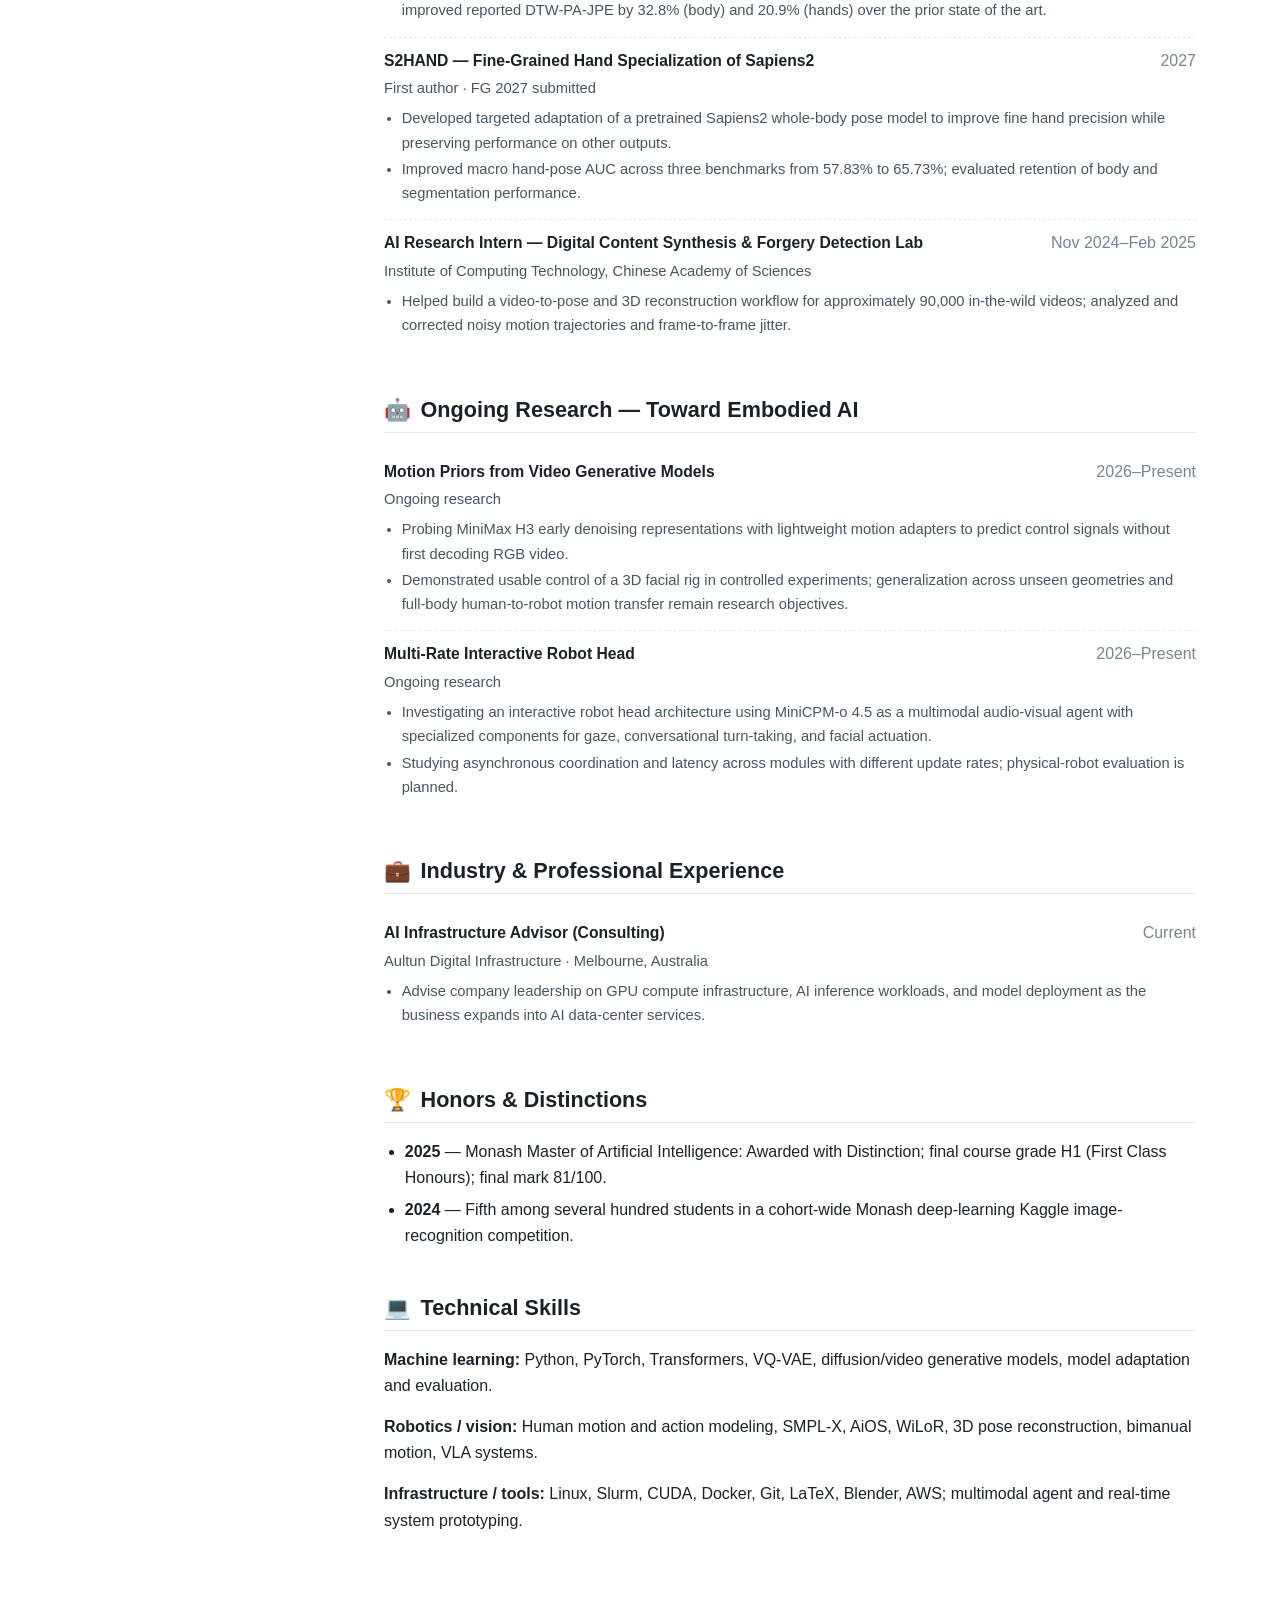
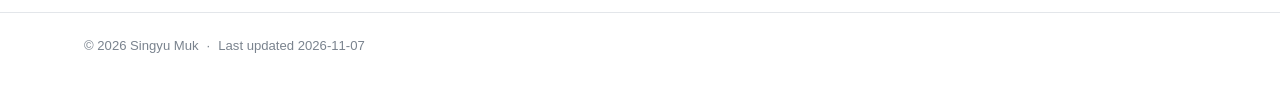
==== commit 10aaf459: "Link MV-Sign arXiv preprint from homepage, publications and CV" ====
--- a/cv/index.html
+++ b/cv/index.html
@@ -1 +1 @@
-<!doctype html><html lang="en"><head><meta charset="utf-8"><meta name="viewport" content="width=device-width, initial-scale=1"><title>CV · Singyu Muk</title><meta name="description" content="Singyu Muk — robot learning, human motion, video generative priors, and human–robot interaction."><meta name="author" content="Singyu Muk"><link rel="stylesheet" href="/assets/style.css?v=20261023"><script>(function(){try{var t=localStorage.getItem('theme');if(t)document.documentElement.setAttribute('data-theme',t)}catch(e){}})();</script></head><body class="page-cv"><svg xmlns="http://www.w3.org/2000/svg" style="display:none" aria-hidden="true"><!-- Icons: Font Awesome Free 6.5.2, CC BY 4.0, https://fontawesome.com/license/free --><symbol id="i-envelope" viewBox="0 0 512 512"><path d="M48 64Q28 65 14 78Q1 92 0 112Q1 136 19 150L237 314Q256 326 275 314L493 150Q511 136 512 112Q511 92 498 78Q484 65 464 64H48ZM0 176V384V176V384Q1 411 19 429Q37 447 64 448H448Q475 447 493 429Q511 411 512 384V176L294 339Q277 352 256 352Q235 352 218 339L0 176Z"/></symbol><symbol id="i-location-dot" viewBox="0 0 384 512"><path d="M216 499Q243 466 282 410Q321 355 352 296Q382 237 384 192Q382 110 328 56Q274 2 192 0Q110 2 56 56Q2 110 0 192Q2 237 32 296Q63 355 102 410Q141 466 168 499Q178 511 192 511Q206 511 216 499ZM192 128Q228 129 247 160Q265 192 247 224Q228 255 192 256Q156 255 137 224Q119 192 137 160Q156 129 192 128Z"/></symbol><symbol id="i-building-columns" viewBox="0 0 512 512"><path d="M243 3 19 99 243 3 19 99Q-3 110 1 134Q7 158 32 160V168Q34 190 56 192H456Q478 190 480 168V160Q505 158 511 134Q515 110 493 99L269 3Q256 -3 243 3ZM128 224H64H128H64V420Q63 421 62 421L14 453Q-4 467 1 489Q9 511 32 512H480Q503 511 511 489Q516 467 498 453L450 421Q449 421 449 421Q448 421 448 420V224H384V416H344V224H280V416H232V224H168V416H128V224ZM256 64Q270 64 279 73Q288 82 288 96Q288 110 279 119Q270 128 256 128Q242 128 233 119Q224 110 224 96Q224 82 233 73Q242 64 256 64Z"/></symbol><symbol id="i-moon" viewBox="0 0 384 512"><path d="M224 32Q161 33 111 63Q60 92 30 143Q1 193 0 256Q1 319 31 369Q60 420 111 449Q161 479 224 480Q317 478 379 417Q387 408 382 398Q377 388 365 389Q351 392 335 392Q261 390 211 340Q162 291 160 216Q160 166 184 126Q209 86 249 63Q259 57 257 45Q254 35 242 33Q233 32 223 32Z"/></symbol><symbol id="i-sun" viewBox="0 0 512 512"><path d="M362 1Q369 5 371 13L391 121L499 141Q507 143 511 150Q514 158 509 166L447 256L509 346Q514 354 511 362Q507 369 499 371L391 391L371 499Q369 507 362 511Q354 514 346 509L256 447L166 509Q158 514 151 511Q143 507 141 499L121 391L13 371Q5 369 1 362Q-2 354 3 346L65 256L3 166Q-2 158 1 151Q5 143 13 141L121 121L141 13Q143 5 151 1Q158 -2 166 3L256 65L346 3Q354 -2 362 1ZM160 256Q160 230 173 208Q186 186 208 173Q231 160 256 160Q281 160 304 173Q326 186 339 208Q352 230 352 256Q352 282 339 304Q326 326 304 339Q281 352 256 352Q231 352 208 339Q186 326 173 304Q160 282 160 256ZM384 256Q384 221 367 192Q350 163 320 145Q290 128 256 128Q222 128 192 145Q162 163 145 192Q128 221 128 256Q128 291 145 320Q162 349 192 367Q222 384 256 384Q290 384 320 367Q350 349 367 320Q384 291 384 256Z"/></symbol><symbol id="i-file-lines" viewBox="0 0 384 512"><path d="M64 0Q37 1 19 19Q1 37 0 64V448Q1 475 19 493Q37 511 64 512H320Q347 511 365 493Q383 475 384 448V160H256Q242 160 233 151Q224 142 224 128V0H64ZM256 0V128V0V128H384L256 0ZM112 256H272H112H272Q287 257 288 272Q287 287 272 288H112Q97 287 96 272Q97 257 112 256ZM112 320H272H112H272Q287 321 288 336Q287 351 272 352H112Q97 351 96 336Q97 321 112 320ZM112 384H272H112H272Q287 385 288 400Q287 415 272 416H112Q97 415 96 400Q97 385 112 384Z"/></symbol><symbol id="i-bars" viewBox="0 0 448 512"><path d="M0 96Q0 82 9 73Q18 64 32 64H416Q430 64 439 73Q448 82 448 96Q448 110 439 119Q430 128 416 128H32Q18 128 9 119Q0 110 0 96ZM0 256Q0 242 9 233Q18 224 32 224H416Q430 224 439 233Q448 242 448 256Q448 270 439 279Q430 288 416 288H32Q18 288 9 279Q0 270 0 256ZM448 416Q448 430 439 439Q430 448 416 448H32Q18 448 9 439Q0 430 0 416Q0 402 9 393Q18 384 32 384H416Q430 384 439 393Q448 402 448 416Z"/></symbol><symbol id="i-github" viewBox="0 0 496 512"><path d="M166 397Q165 401 161 401Q155 401 155 397Q156 394 160 394Q165 394 166 397ZM135 393Q134 396 139 398Q144 399 145 396Q146 392 141 391Q136 390 135 393ZM179 391Q174 392 174 396Q175 399 180 399Q185 397 185 394Q184 391 179 391ZM245 8Q138 10 70 78Q2 146 0 252Q1 337 47 401Q93 465 170 491Q188 492 187 479Q187 475 187 464Q187 441 187 418Q185 418 168 420Q150 421 130 416Q110 410 102 388Q102 386 94 372Q86 359 74 351Q72 350 66 343Q59 337 76 336Q77 335 90 340Q103 344 114 362Q132 389 153 389Q175 389 187 383Q191 359 203 349Q159 347 126 327Q93 308 91 238Q91 218 97 205Q102 192 114 180Q112 174 110 156Q108 138 117 112Q135 109 159 123Q184 136 186 139Q186 139 186 139Q216 130 249 130Q281 130 312 139Q312 138 325 130Q337 122 353 116Q369 109 381 112Q390 138 388 156Q386 174 383 180Q395 192 402 205Q409 218 409 238Q408 286 392 309Q375 331 349 339Q323 347 294 349Q310 360 311 395Q311 432 311 461Q311 474 311 479Q310 492 328 491Q404 465 450 401Q495 337 496 252Q495 182 462 127Q428 72 372 40Q315 9 245 8ZM97 353Q95 355 98 358Q101 361 103 359Q105 357 102 354Q100 351 97 353ZM86 345Q86 347 89 349Q92 350 93 348Q94 346 91 344Q88 343 86 345ZM119 380Q117 383 120 387Q124 390 127 388Q128 385 125 381Q121 378 119 380ZM107 366Q105 368 107 372Q110 375 113 374Q115 372 113 368Q110 364 107 366Z"/></symbol></svg><a class="skip-link" href="#main">Skip to content</a><header class="masthead"><div class="container masthead-inner"><a class="site-title" href="/">Singyu Muk</a><nav class="nav" id="site-nav" aria-label="Main"><a href="/publications/">Publications</a><a href="/research/">Research</a><a href="/news/">News</a><a href="/cv/" class="active">CV</a></nav><div class="masthead-actions"><button class="icon-btn theme-toggle" type="button" aria-label="Toggle dark mode" title="Toggle dark mode"><svg class="icon show-light" aria-hidden="true"><use href="#i-moon"/></svg><svg class="icon show-dark" aria-hidden="true"><use href="#i-sun"/></svg></button><button class="icon-btn nav-toggle" type="button" aria-label="Menu" aria-controls="site-nav" aria-expanded="false"><svg class="icon" aria-hidden="true"><use href="#i-bars"/></svg></button></div></div></header><div class="container layout"><aside class="sidebar"><div class="profile"><a class="avatar-link" href="/"><img class="avatar" src="/images/avatar.png" alt="Singyu Muk" width="240" height="240"></a><div class="profile-id"><p class="profile-name">Singyu Muk</p><p class="profile-position">Research Collaborator</p></div></div><ul class="profile-meta"><li class="wrap"><svg class="icon" aria-hidden="true"><use href="#i-building-columns"/></svg><span>Monash University</span></li><li class=""><svg class="icon" aria-hidden="true"><use href="#i-location-dot"/></svg><span>Melbourne, Australia</span></li><li class=""><svg class="icon" aria-hidden="true"><use href="#i-envelope"/></svg><a href="mailto:ronggong000@gmail.com">ronggong000@gmail.com</a></li><li class=""><svg class="icon" aria-hidden="true"><use href="#i-github"/></svg><a href="https://github.com/ronggong000" rel="me noopener">GitHub</a></li><li class=""><svg class="icon" aria-hidden="true"><use href="#i-file-lines"/></svg><a href="/cv/">Curriculum Vitae</a></li></ul><a class="profile-stats" href="/publications/" title="Publication and manuscript status"><span><strong>1</strong>Accepted</span><span><strong>1</strong>Under review</span><span><strong>2</strong>Ongoing projects</span></a></aside><main class="content" id="main"><h1 class="page-title">Curriculum Vitae</h1><p>Melbourne, Australia · <a href="mailto:ronggong000@gmail.com">ronggong000@gmail.com</a> · <a href="https://github.com/ronggong000">github.com/ronggong000</a></p><button class="btn print-cv" type="button">Print / Save as PDF</button><section class="section" id=""><h2 class="section-title"><span class="emoji">🎯</span>Research Interests</h2><div class="prose"><p>Data-efficient robot learning from human video and generative priors; 3D motion reconstruction and representation; vision-language-action (VLA) models; modular, multi-rate embodied systems; human–robot interaction.</p></div></section><section class="section" id="education"><h2 class="section-title"><span class="emoji">🎓</span>Education</h2><article class="cv-item"><div class="cv-head"><strong class="cv-title">Master of Artificial Intelligence</strong><span class="cv-date">Dec 2025</span></div><div class="cv-org">Monash University · Melbourne, Australia</div><ul class="cv-details"><li>Awarded with Distinction · Final Course Grade: H1 (First Class Honours) · Final Course Mark: 81/100 · Course GPA: 3.438/4.0</li><li>Master’s thesis: Australian Sign Language Generation, including multi-view 3D motion reconstruction and sign-language motion generation.</li></ul></article><article class="cv-item"><div class="cv-head"><strong class="cv-title">Bachelor of Arts in Leadership</strong><span class="cv-date">Dec 2017</span></div><div class="cv-org">Trinity Western University · British Columbia, Canada</div><ul class="cv-details"></ul></article></section><section class="section" id=""><h2 class="section-title"><span class="emoji">📄</span>Publications &amp; Manuscripts</h2><div class="pub-group"><article class="pub" id="mv-sign"><div class="pub-body"><h3 class="pub-title">MV-Sign: Multi-View 3D Motion Integration and Enhanced Text-to-Motion Conditioning for Sign Language Production</h3><p class="pub-authors"><strong class="me">Singyu Muk</strong>, Kaustubh Kundu, Kunyuan Xie, Weijie Wang, and Kalin Stefanov.</p><p class="pub-venue"><span class="badge venue">WACV 2027</span><span class="badge note">Accepted · Forthcoming</span><br>IEEE/CVF Winter Conference on Applications of Computer Vision</p><div class="pub-links"><a class="btn" href="https://openreview.net/forum?id=Na9RGcLHpR">OpenReview</a><a class="btn" href="https://github.com/ronggong000/MV-Sign">Code</a></div></div></article><article class="pub" id="s2hand"><div class="pub-body"><h3 class="pub-title">S2HAND: Accuracy-Preservation Trade-Offs for Hand Specialization in Whole-Body Pose Models</h3><p class="pub-authors"><strong class="me">Singyu Muk</strong>, Xuanren Song, and Kalin Stefanov.</p><p class="pub-venue"><span class="badge venue">FG 2027</span><span class="badge rank">Under review</span><br>Submitted to the IEEE International Conference on Automatic Face and Gesture Recognition.</p><div class="pub-links"><a class="btn" href="https://github.com/ronggong000/S2HAND">Code</a></div></div></article></div></section><section class="section" id="experience"><h2 class="section-title"><span class="emoji">🔬</span>Research Experience</h2><article class="cv-item"><div class="cv-head"><strong class="cv-title">Research Collaborator — Embodied Intelligence and Interaction Lab</strong><span class="cv-date">2025–Present</span></div><div class="cv-org">Monash University</div><ul class="cv-details"><li>Collaborative research on signing motion, whole-body perception, video-model representations, and embodied AI; research supervisor/collaborator: Kalin Stefanov.</li></ul></article><article class="cv-item"><div class="cv-head"><strong class="cv-title">MV-Sign — Multi-View 3D Reconstruction &amp; Sign Language Production</strong><span class="cv-date">2027</span></div><div class="cv-org">First author · WACV 2027</div><ul class="cv-details"><li>Developed a How2Sign multi-view motion pipeline using AiOS and WiLoR, 3D coordinate alignment, non-signing segment filtering, temporal denoising, and complementary-view hand/body trajectory correction.</li><li>Designed a sign-aware VQ-VAE for coordinated body and bimanual hand motion, text conditioning, and motion retrieval; improved reported DTW-PA-JPE by 32.8% (body) and 20.9% (hands) over the prior state of the art.</li></ul></article><article class="cv-item"><div class="cv-head"><strong class="cv-title">S2HAND — Fine-Grained Hand Specialization of Sapiens2</strong><span class="cv-date">2027</span></div><div class="cv-org">First author · FG 2027 submitted</div><ul class="cv-details"><li>Developed targeted adaptation of a pretrained Sapiens2 whole-body pose model to improve fine hand precision while preserving performance on other outputs.</li><li>Improved macro hand-pose AUC across three benchmarks from 57.83% to 65.73%; evaluated retention of body and segmentation performance.</li></ul></article><article class="cv-item"><div class="cv-head"><strong class="cv-title">AI Research Intern — Digital Content Synthesis &amp; Forgery Detection Lab</strong><span class="cv-date">Nov 2024–Feb 2025</span></div><div class="cv-org">Institute of Computing Technology, Chinese Academy of Sciences</div><ul class="cv-details"><li>Helped build a video-to-pose and 3D reconstruction workflow for approximately 90,000 in-the-wild videos; analyzed and corrected noisy motion trajectories and frame-to-frame jitter.</li></ul></article></section><section class="section" id="ongoing"><h2 class="section-title"><span class="emoji">🤖</span>Ongoing Research — Toward Embodied AI</h2><article class="cv-item"><div class="cv-head"><strong class="cv-title">Motion Priors from Video Generative Models</strong><span class="cv-date">2026–Present</span></div><div class="cv-org">Ongoing research</div><ul class="cv-details"><li>Probing MiniMax H3 early denoising representations with lightweight motion adapters to predict control signals without first decoding RGB video.</li><li>Demonstrated usable control of a 3D facial rig in controlled experiments; generalization across unseen geometries and full-body human-to-robot motion transfer remain research objectives.</li></ul></article><article class="cv-item"><div class="cv-head"><strong class="cv-title">Multi-Rate Interactive Robot Head</strong><span class="cv-date">2026–Present</span></div><div class="cv-org">Ongoing research</div><ul class="cv-details"><li>Investigating an interactive robot head architecture using MiniCPM-o 4.5 as a multimodal audio-visual agent with specialized components for gaze, conversational turn-taking, and facial actuation.</li><li>Studying asynchronous coordination and latency across modules with different update rates; physical-robot evaluation is planned.</li></ul></article></section><section class="section" id="industry"><h2 class="section-title"><span class="emoji">💼</span>Industry &amp; Professional Experience</h2><article class="cv-item"><div class="cv-head"><strong class="cv-title">AI Infrastructure Advisor (Consulting)</strong><span class="cv-date">Current</span></div><div class="cv-org">Aultun Digital Infrastructure · Melbourne, Australia</div><ul class="cv-details"><li>Advise company leadership on GPU compute infrastructure, AI inference workloads, and model deployment as the business expands into AI data-center services.</li></ul></article></section><section class="section" id="honors"><h2 class="section-title"><span class="emoji">🏆</span>Honors &amp; Distinctions</h2><div class="prose"><ul><li><strong>2025</strong> — Monash Master of Artificial Intelligence: Awarded with Distinction; final course grade H1 (First Class Honours); final mark 81/100.</li><li><strong>2024</strong> — Fifth among several hundred students in a cohort-wide Monash deep-learning Kaggle image-recognition competition.</li></ul></div></section><section class="section" id="skills"><h2 class="section-title"><span class="emoji">💻</span>Technical Skills</h2><div class="prose"><p><strong>Machine learning:</strong> Python, PyTorch, Transformers, VQ-VAE, diffusion/video generative models, model adaptation and evaluation.</p><p><strong>Robotics / vision:</strong> Human motion and action modeling, SMPL-X, AiOS, WiLoR, 3D pose reconstruction, bimanual motion, VLA systems.</p><p><strong>Infrastructure / tools:</strong> Linux, Slurm, CUDA, Docker, Git, LaTeX, Blender, AWS; multimodal agent and real-time system prototyping.</p></div></section></main></div><footer class="site-footer"><div class="container"><span>© 2026 Singyu Muk</span><span class="sep">·</span><span>Last updated 2026-11-05</span></div></footer><script src="/assets/main.js?v=20261023" defer></script></body></html>+<!doctype html><html lang="en"><head><meta charset="utf-8"><meta name="viewport" content="width=device-width, initial-scale=1"><title>CV · Singyu Muk</title><meta name="description" content="Singyu Muk — robot learning, human motion, video generative priors, and human–robot interaction."><meta name="author" content="Singyu Muk"><link rel="stylesheet" href="/assets/style.css?v=20261023"><script>(function(){try{var t=localStorage.getItem('theme');if(t)document.documentElement.setAttribute('data-theme',t)}catch(e){}})();</script></head><body class="page-cv"><svg xmlns="http://www.w3.org/2000/svg" style="display:none" aria-hidden="true"><!-- Icons: Font Awesome Free 6.5.2, CC BY 4.0, https://fontawesome.com/license/free --><symbol id="i-envelope" viewBox="0 0 512 512"><path d="M48 64Q28 65 14 78Q1 92 0 112Q1 136 19 150L237 314Q256 326 275 314L493 150Q511 136 512 112Q511 92 498 78Q484 65 464 64H48ZM0 176V384V176V384Q1 411 19 429Q37 447 64 448H448Q475 447 493 429Q511 411 512 384V176L294 339Q277 352 256 352Q235 352 218 339L0 176Z"/></symbol><symbol id="i-location-dot" viewBox="0 0 384 512"><path d="M216 499Q243 466 282 410Q321 355 352 296Q382 237 384 192Q382 110 328 56Q274 2 192 0Q110 2 56 56Q2 110 0 192Q2 237 32 296Q63 355 102 410Q141 466 168 499Q178 511 192 511Q206 511 216 499ZM192 128Q228 129 247 160Q265 192 247 224Q228 255 192 256Q156 255 137 224Q119 192 137 160Q156 129 192 128Z"/></symbol><symbol id="i-building-columns" viewBox="0 0 512 512"><path d="M243 3 19 99 243 3 19 99Q-3 110 1 134Q7 158 32 160V168Q34 190 56 192H456Q478 190 480 168V160Q505 158 511 134Q515 110 493 99L269 3Q256 -3 243 3ZM128 224H64H128H64V420Q63 421 62 421L14 453Q-4 467 1 489Q9 511 32 512H480Q503 511 511 489Q516 467 498 453L450 421Q449 421 449 421Q448 421 448 420V224H384V416H344V224H280V416H232V224H168V416H128V224ZM256 64Q270 64 279 73Q288 82 288 96Q288 110 279 119Q270 128 256 128Q242 128 233 119Q224 110 224 96Q224 82 233 73Q242 64 256 64Z"/></symbol><symbol id="i-moon" viewBox="0 0 384 512"><path d="M224 32Q161 33 111 63Q60 92 30 143Q1 193 0 256Q1 319 31 369Q60 420 111 449Q161 479 224 480Q317 478 379 417Q387 408 382 398Q377 388 365 389Q351 392 335 392Q261 390 211 340Q162 291 160 216Q160 166 184 126Q209 86 249 63Q259 57 257 45Q254 35 242 33Q233 32 223 32Z"/></symbol><symbol id="i-sun" viewBox="0 0 512 512"><path d="M362 1Q369 5 371 13L391 121L499 141Q507 143 511 150Q514 158 509 166L447 256L509 346Q514 354 511 362Q507 369 499 371L391 391L371 499Q369 507 362 511Q354 514 346 509L256 447L166 509Q158 514 151 511Q143 507 141 499L121 391L13 371Q5 369 1 362Q-2 354 3 346L65 256L3 166Q-2 158 1 151Q5 143 13 141L121 121L141 13Q143 5 151 1Q158 -2 166 3L256 65L346 3Q354 -2 362 1ZM160 256Q160 230 173 208Q186 186 208 173Q231 160 256 160Q281 160 304 173Q326 186 339 208Q352 230 352 256Q352 282 339 304Q326 326 304 339Q281 352 256 352Q231 352 208 339Q186 326 173 304Q160 282 160 256ZM384 256Q384 221 367 192Q350 163 320 145Q290 128 256 128Q222 128 192 145Q162 163 145 192Q128 221 128 256Q128 291 145 320Q162 349 192 367Q222 384 256 384Q290 384 320 367Q350 349 367 320Q384 291 384 256Z"/></symbol><symbol id="i-file-lines" viewBox="0 0 384 512"><path d="M64 0Q37 1 19 19Q1 37 0 64V448Q1 475 19 493Q37 511 64 512H320Q347 511 365 493Q383 475 384 448V160H256Q242 160 233 151Q224 142 224 128V0H64ZM256 0V128V0V128H384L256 0ZM112 256H272H112H272Q287 257 288 272Q287 287 272 288H112Q97 287 96 272Q97 257 112 256ZM112 320H272H112H272Q287 321 288 336Q287 351 272 352H112Q97 351 96 336Q97 321 112 320ZM112 384H272H112H272Q287 385 288 400Q287 415 272 416H112Q97 415 96 400Q97 385 112 384Z"/></symbol><symbol id="i-bars" viewBox="0 0 448 512"><path d="M0 96Q0 82 9 73Q18 64 32 64H416Q430 64 439 73Q448 82 448 96Q448 110 439 119Q430 128 416 128H32Q18 128 9 119Q0 110 0 96ZM0 256Q0 242 9 233Q18 224 32 224H416Q430 224 439 233Q448 242 448 256Q448 270 439 279Q430 288 416 288H32Q18 288 9 279Q0 270 0 256ZM448 416Q448 430 439 439Q430 448 416 448H32Q18 448 9 439Q0 430 0 416Q0 402 9 393Q18 384 32 384H416Q430 384 439 393Q448 402 448 416Z"/></symbol><symbol id="i-github" viewBox="0 0 496 512"><path d="M166 397Q165 401 161 401Q155 401 155 397Q156 394 160 394Q165 394 166 397ZM135 393Q134 396 139 398Q144 399 145 396Q146 392 141 391Q136 390 135 393ZM179 391Q174 392 174 396Q175 399 180 399Q185 397 185 394Q184 391 179 391ZM245 8Q138 10 70 78Q2 146 0 252Q1 337 47 401Q93 465 170 491Q188 492 187 479Q187 475 187 464Q187 441 187 418Q185 418 168 420Q150 421 130 416Q110 410 102 388Q102 386 94 372Q86 359 74 351Q72 350 66 343Q59 337 76 336Q77 335 90 340Q103 344 114 362Q132 389 153 389Q175 389 187 383Q191 359 203 349Q159 347 126 327Q93 308 91 238Q91 218 97 205Q102 192 114 180Q112 174 110 156Q108 138 117 112Q135 109 159 123Q184 136 186 139Q186 139 186 139Q216 130 249 130Q281 130 312 139Q312 138 325 130Q337 122 353 116Q369 109 381 112Q390 138 388 156Q386 174 383 180Q395 192 402 205Q409 218 409 238Q408 286 392 309Q375 331 349 339Q323 347 294 349Q310 360 311 395Q311 432 311 461Q311 474 311 479Q310 492 328 491Q404 465 450 401Q495 337 496 252Q495 182 462 127Q428 72 372 40Q315 9 245 8ZM97 353Q95 355 98 358Q101 361 103 359Q105 357 102 354Q100 351 97 353ZM86 345Q86 347 89 349Q92 350 93 348Q94 346 91 344Q88 343 86 345ZM119 380Q117 383 120 387Q124 390 127 388Q128 385 125 381Q121 378 119 380ZM107 366Q105 368 107 372Q110 375 113 374Q115 372 113 368Q110 364 107 366Z"/></symbol></svg><a class="skip-link" href="#main">Skip to content</a><header class="masthead"><div class="container masthead-inner"><a class="site-title" href="/">Singyu Muk</a><nav class="nav" id="site-nav" aria-label="Main"><a href="/publications/">Publications</a><a href="/research/">Research</a><a href="/news/">News</a><a href="/cv/" class="active">CV</a></nav><div class="masthead-actions"><button class="icon-btn theme-toggle" type="button" aria-label="Toggle dark mode" title="Toggle dark mode"><svg class="icon show-light" aria-hidden="true"><use href="#i-moon"/></svg><svg class="icon show-dark" aria-hidden="true"><use href="#i-sun"/></svg></button><button class="icon-btn nav-toggle" type="button" aria-label="Menu" aria-controls="site-nav" aria-expanded="false"><svg class="icon" aria-hidden="true"><use href="#i-bars"/></svg></button></div></div></header><div class="container layout"><aside class="sidebar"><div class="profile"><a class="avatar-link" href="/"><img class="avatar" src="/images/avatar.png" alt="Singyu Muk" width="240" height="240"></a><div class="profile-id"><p class="profile-name">Singyu Muk</p><p class="profile-position">Research Collaborator</p></div></div><ul class="profile-meta"><li class="wrap"><svg class="icon" aria-hidden="true"><use href="#i-building-columns"/></svg><span>Monash University</span></li><li class=""><svg class="icon" aria-hidden="true"><use href="#i-location-dot"/></svg><span>Melbourne, Australia</span></li><li class=""><svg class="icon" aria-hidden="true"><use href="#i-envelope"/></svg><a href="mailto:ronggong000@gmail.com">ronggong000@gmail.com</a></li><li class=""><svg class="icon" aria-hidden="true"><use href="#i-github"/></svg><a href="https://github.com/ronggong000" rel="me noopener">GitHub</a></li><li class=""><svg class="icon" aria-hidden="true"><use href="#i-file-lines"/></svg><a href="/cv/">Curriculum Vitae</a></li></ul><a class="profile-stats" href="/publications/" title="Publication and manuscript status"><span><strong>1</strong>Accepted</span><span><strong>1</strong>Under review</span><span><strong>2</strong>Ongoing projects</span></a></aside><main class="content" id="main"><h1 class="page-title">Curriculum Vitae</h1><p>Melbourne, Australia · <a href="mailto:ronggong000@gmail.com">ronggong000@gmail.com</a> · <a href="https://github.com/ronggong000">github.com/ronggong000</a></p><button class="btn print-cv" type="button">Print / Save as PDF</button><section class="section" id=""><h2 class="section-title"><span class="emoji">🎯</span>Research Interests</h2><div class="prose"><p>Data-efficient robot learning from human video and generative priors; 3D motion reconstruction and representation; vision-language-action (VLA) models; modular, multi-rate embodied systems; human–robot interaction.</p></div></section><section class="section" id="education"><h2 class="section-title"><span class="emoji">🎓</span>Education</h2><article class="cv-item"><div class="cv-head"><strong class="cv-title">Master of Artificial Intelligence</strong><span class="cv-date">Dec 2025</span></div><div class="cv-org">Monash University · Melbourne, Australia</div><ul class="cv-details"><li>Awarded with Distinction · Final Course Grade: H1 (First Class Honours) · Final Course Mark: 81/100 · Course GPA: 3.438/4.0</li><li>Master’s thesis: Australian Sign Language Generation, including multi-view 3D motion reconstruction and sign-language motion generation.</li></ul></article><article class="cv-item"><div class="cv-head"><strong class="cv-title">Bachelor of Arts in Leadership</strong><span class="cv-date">Dec 2017</span></div><div class="cv-org">Trinity Western University · British Columbia, Canada</div><ul class="cv-details"></ul></article></section><section class="section" id=""><h2 class="section-title"><span class="emoji">📄</span>Publications &amp; Manuscripts</h2><div class="pub-group"><article class="pub" id="mv-sign"><div class="pub-body"><h3 class="pub-title">MV-Sign: Multi-View 3D Motion Integration and Enhanced Text-to-Motion Conditioning for Sign Language Production</h3><p class="pub-authors"><strong class="me">Singyu Muk</strong>, Kaustubh Kundu, Kunyuan Xie, Weijie Wang, and Kalin Stefanov.</p><p class="pub-venue"><span class="badge venue">WACV 2027</span><span class="badge note">Accepted · Forthcoming</span><br>IEEE/CVF Winter Conference on Applications of Computer Vision</p><div class="pub-links"><a class="btn" href="https://openreview.net/forum?id=Na9RGcLHpR">OpenReview</a><a class="btn" href="https://arxiv.org/abs/2611.07811">arXiv</a><a class="btn" href="https://github.com/ronggong000/MV-Sign">Code</a></div></div></article><article class="pub" id="s2hand"><div class="pub-body"><h3 class="pub-title">S2HAND: Accuracy-Preservation Trade-Offs for Hand Specialization in Whole-Body Pose Models</h3><p class="pub-authors"><strong class="me">Singyu Muk</strong>, Xuanren Song, and Kalin Stefanov.</p><p class="pub-venue"><span class="badge venue">FG 2027</span><span class="badge rank">Under review</span><br>Submitted to the IEEE International Conference on Automatic Face and Gesture Recognition.</p><div class="pub-links"><a class="btn" href="https://github.com/ronggong000/S2HAND">Code</a></div></div></article></div></section><section class="section" id="experience"><h2 class="section-title"><span class="emoji">🔬</span>Research Experience</h2><article class="cv-item"><div class="cv-head"><strong class="cv-title">Research Collaborator — Embodied Intelligence and Interaction Lab</strong><span class="cv-date">2025–Present</span></div><div class="cv-org">Monash University</div><ul class="cv-details"><li>Collaborative research on signing motion, whole-body perception, video-model representations, and embodied AI; research supervisor/collaborator: Kalin Stefanov.</li></ul></article><article class="cv-item"><div class="cv-head"><strong class="cv-title">MV-Sign — Multi-View 3D Reconstruction &amp; Sign Language Production</strong><span class="cv-date">2027</span></div><div class="cv-org">First author · WACV 2027</div><ul class="cv-details"><li>Developed a How2Sign multi-view motion pipeline using AiOS and WiLoR, 3D coordinate alignment, non-signing segment filtering, temporal denoising, and complementary-view hand/body trajectory correction.</li><li>Designed a sign-aware VQ-VAE for coordinated body and bimanual hand motion, text conditioning, and motion retrieval; improved reported DTW-PA-JPE by 32.8% (body) and 20.9% (hands) over the prior state of the art.</li></ul></article><article class="cv-item"><div class="cv-head"><strong class="cv-title">S2HAND — Fine-Grained Hand Specialization of Sapiens2</strong><span class="cv-date">2027</span></div><div class="cv-org">First author · FG 2027 submitted</div><ul class="cv-details"><li>Developed targeted adaptation of a pretrained Sapiens2 whole-body pose model to improve fine hand precision while preserving performance on other outputs.</li><li>Improved macro hand-pose AUC across three benchmarks from 57.83% to 65.73%; evaluated retention of body and segmentation performance.</li></ul></article><article class="cv-item"><div class="cv-head"><strong class="cv-title">AI Research Intern — Digital Content Synthesis &amp; Forgery Detection Lab</strong><span class="cv-date">Nov 2024–Feb 2025</span></div><div class="cv-org">Institute of Computing Technology, Chinese Academy of Sciences</div><ul class="cv-details"><li>Helped build a video-to-pose and 3D reconstruction workflow for approximately 90,000 in-the-wild videos; analyzed and corrected noisy motion trajectories and frame-to-frame jitter.</li></ul></article></section><section class="section" id="ongoing"><h2 class="section-title"><span class="emoji">🤖</span>Ongoing Research — Toward Embodied AI</h2><article class="cv-item"><div class="cv-head"><strong class="cv-title">Motion Priors from Video Generative Models</strong><span class="cv-date">2026–Present</span></div><div class="cv-org">Ongoing research</div><ul class="cv-details"><li>Probing MiniMax H3 early denoising representations with lightweight motion adapters to predict control signals without first decoding RGB video.</li><li>Demonstrated usable control of a 3D facial rig in controlled experiments; generalization across unseen geometries and full-body human-to-robot motion transfer remain research objectives.</li></ul></article><article class="cv-item"><div class="cv-head"><strong class="cv-title">Multi-Rate Interactive Robot Head</strong><span class="cv-date">2026–Present</span></div><div class="cv-org">Ongoing research</div><ul class="cv-details"><li>Investigating an interactive robot head architecture using MiniCPM-o 4.5 as a multimodal audio-visual agent with specialized components for gaze, conversational turn-taking, and facial actuation.</li><li>Studying asynchronous coordination and latency across modules with different update rates; physical-robot evaluation is planned.</li></ul></article></section><section class="section" id="industry"><h2 class="section-title"><span class="emoji">💼</span>Industry &amp; Professional Experience</h2><article class="cv-item"><div class="cv-head"><strong class="cv-title">AI Infrastructure Advisor (Consulting)</strong><span class="cv-date">Current</span></div><div class="cv-org">Aultun Digital Infrastructure · Melbourne, Australia</div><ul class="cv-details"><li>Advise company leadership on GPU compute infrastructure, AI inference workloads, and model deployment as the business expands into AI data-center services.</li></ul></article></section><section class="section" id="honors"><h2 class="section-title"><span class="emoji">🏆</span>Honors &amp; Distinctions</h2><div class="prose"><ul><li><strong>2025</strong> — Monash Master of Artificial Intelligence: Awarded with Distinction; final course grade H1 (First Class Honours); final mark 81/100.</li><li><strong>2024</strong> — Fifth among several hundred students in a cohort-wide Monash deep-learning Kaggle image-recognition competition.</li></ul></div></section><section class="section" id="skills"><h2 class="section-title"><span class="emoji">💻</span>Technical Skills</h2><div class="prose"><p><strong>Machine learning:</strong> Python, PyTorch, Transformers, VQ-VAE, diffusion/video generative models, model adaptation and evaluation.</p><p><strong>Robotics / vision:</strong> Human motion and action modeling, SMPL-X, AiOS, WiLoR, 3D pose reconstruction, bimanual motion, VLA systems.</p><p><strong>Infrastructure / tools:</strong> Linux, Slurm, CUDA, Docker, Git, LaTeX, Blender, AWS; multimodal agent and real-time system prototyping.</p></div></section></main></div><footer class="site-footer"><div class="container"><span>© 2026 Singyu Muk</span><span class="sep">·</span><span>Last updated 2026-11-07</span></div></footer><script src="/assets/main.js?v=20261023" defer></script></body></html>
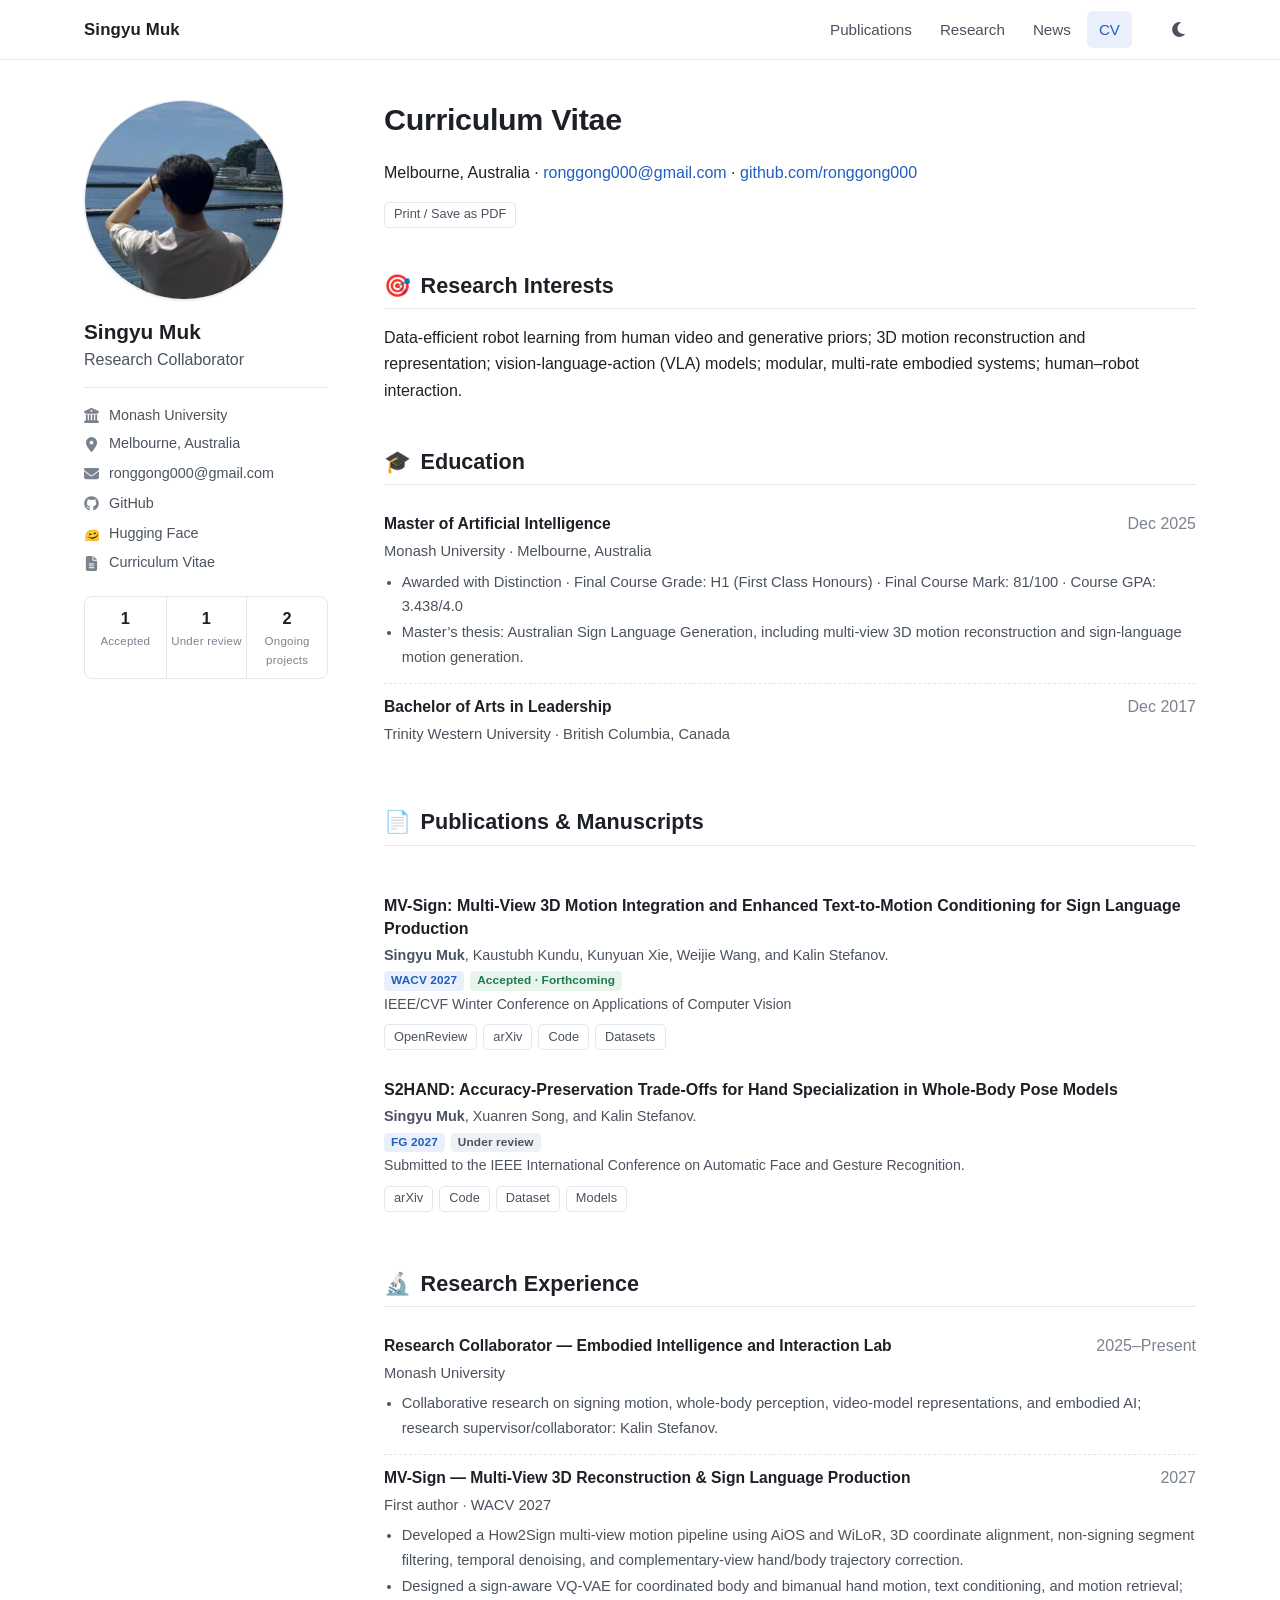
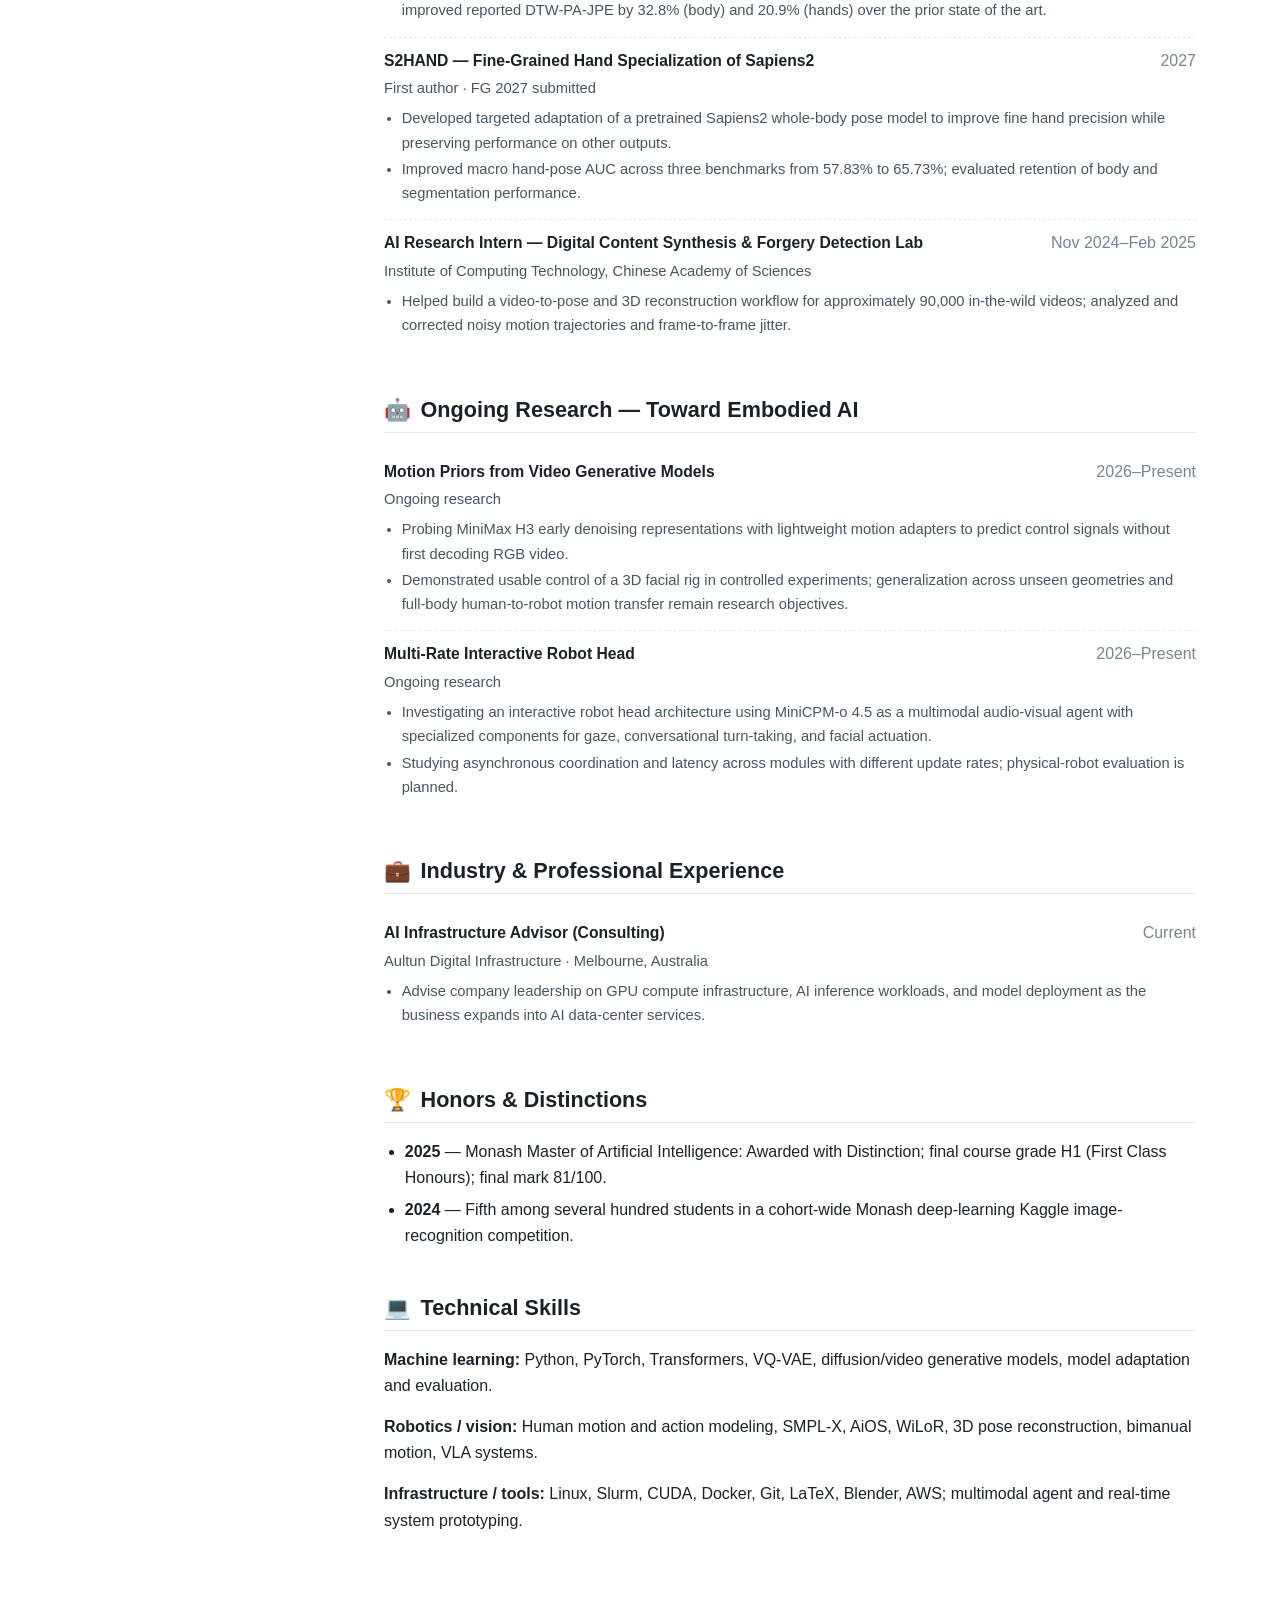
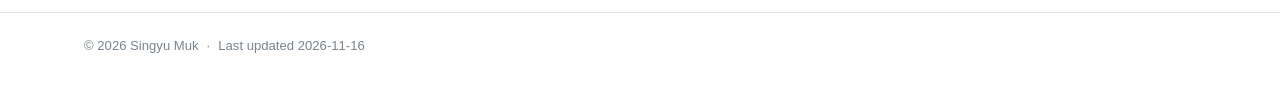
==== commit 18146651: "Add S2HAND arXiv and public Hugging Face datasets and models" ====
--- a/cv/index.html
+++ b/cv/index.html
@@ -1 +1 @@
-<!doctype html><html lang="en"><head><meta charset="utf-8"><meta name="viewport" content="width=device-width, initial-scale=1"><title>CV · Singyu Muk</title><meta name="description" content="Singyu Muk — robot learning, human motion, video generative priors, and human–robot interaction."><meta name="author" content="Singyu Muk"><link rel="stylesheet" href="/assets/style.css?v=20261023"><script>(function(){try{var t=localStorage.getItem('theme');if(t)document.documentElement.setAttribute('data-theme',t)}catch(e){}})();</script></head><body class="page-cv"><svg xmlns="http://www.w3.org/2000/svg" style="display:none" aria-hidden="true"><!-- Icons: Font Awesome Free 6.5.2, CC BY 4.0, https://fontawesome.com/license/free --><symbol id="i-envelope" viewBox="0 0 512 512"><path d="M48 64Q28 65 14 78Q1 92 0 112Q1 136 19 150L237 314Q256 326 275 314L493 150Q511 136 512 112Q511 92 498 78Q484 65 464 64H48ZM0 176V384V176V384Q1 411 19 429Q37 447 64 448H448Q475 447 493 429Q511 411 512 384V176L294 339Q277 352 256 352Q235 352 218 339L0 176Z"/></symbol><symbol id="i-location-dot" viewBox="0 0 384 512"><path d="M216 499Q243 466 282 410Q321 355 352 296Q382 237 384 192Q382 110 328 56Q274 2 192 0Q110 2 56 56Q2 110 0 192Q2 237 32 296Q63 355 102 410Q141 466 168 499Q178 511 192 511Q206 511 216 499ZM192 128Q228 129 247 160Q265 192 247 224Q228 255 192 256Q156 255 137 224Q119 192 137 160Q156 129 192 128Z"/></symbol><symbol id="i-building-columns" viewBox="0 0 512 512"><path d="M243 3 19 99 243 3 19 99Q-3 110 1 134Q7 158 32 160V168Q34 190 56 192H456Q478 190 480 168V160Q505 158 511 134Q515 110 493 99L269 3Q256 -3 243 3ZM128 224H64H128H64V420Q63 421 62 421L14 453Q-4 467 1 489Q9 511 32 512H480Q503 511 511 489Q516 467 498 453L450 421Q449 421 449 421Q448 421 448 420V224H384V416H344V224H280V416H232V224H168V416H128V224ZM256 64Q270 64 279 73Q288 82 288 96Q288 110 279 119Q270 128 256 128Q242 128 233 119Q224 110 224 96Q224 82 233 73Q242 64 256 64Z"/></symbol><symbol id="i-moon" viewBox="0 0 384 512"><path d="M224 32Q161 33 111 63Q60 92 30 143Q1 193 0 256Q1 319 31 369Q60 420 111 449Q161 479 224 480Q317 478 379 417Q387 408 382 398Q377 388 365 389Q351 392 335 392Q261 390 211 340Q162 291 160 216Q160 166 184 126Q209 86 249 63Q259 57 257 45Q254 35 242 33Q233 32 223 32Z"/></symbol><symbol id="i-sun" viewBox="0 0 512 512"><path d="M362 1Q369 5 371 13L391 121L499 141Q507 143 511 150Q514 158 509 166L447 256L509 346Q514 354 511 362Q507 369 499 371L391 391L371 499Q369 507 362 511Q354 514 346 509L256 447L166 509Q158 514 151 511Q143 507 141 499L121 391L13 371Q5 369 1 362Q-2 354 3 346L65 256L3 166Q-2 158 1 151Q5 143 13 141L121 121L141 13Q143 5 151 1Q158 -2 166 3L256 65L346 3Q354 -2 362 1ZM160 256Q160 230 173 208Q186 186 208 173Q231 160 256 160Q281 160 304 173Q326 186 339 208Q352 230 352 256Q352 282 339 304Q326 326 304 339Q281 352 256 352Q231 352 208 339Q186 326 173 304Q160 282 160 256ZM384 256Q384 221 367 192Q350 163 320 145Q290 128 256 128Q222 128 192 145Q162 163 145 192Q128 221 128 256Q128 291 145 320Q162 349 192 367Q222 384 256 384Q290 384 320 367Q350 349 367 320Q384 291 384 256Z"/></symbol><symbol id="i-file-lines" viewBox="0 0 384 512"><path d="M64 0Q37 1 19 19Q1 37 0 64V448Q1 475 19 493Q37 511 64 512H320Q347 511 365 493Q383 475 384 448V160H256Q242 160 233 151Q224 142 224 128V0H64ZM256 0V128V0V128H384L256 0ZM112 256H272H112H272Q287 257 288 272Q287 287 272 288H112Q97 287 96 272Q97 257 112 256ZM112 320H272H112H272Q287 321 288 336Q287 351 272 352H112Q97 351 96 336Q97 321 112 320ZM112 384H272H112H272Q287 385 288 400Q287 415 272 416H112Q97 415 96 400Q97 385 112 384Z"/></symbol><symbol id="i-bars" viewBox="0 0 448 512"><path d="M0 96Q0 82 9 73Q18 64 32 64H416Q430 64 439 73Q448 82 448 96Q448 110 439 119Q430 128 416 128H32Q18 128 9 119Q0 110 0 96ZM0 256Q0 242 9 233Q18 224 32 224H416Q430 224 439 233Q448 242 448 256Q448 270 439 279Q430 288 416 288H32Q18 288 9 279Q0 270 0 256ZM448 416Q448 430 439 439Q430 448 416 448H32Q18 448 9 439Q0 430 0 416Q0 402 9 393Q18 384 32 384H416Q430 384 439 393Q448 402 448 416Z"/></symbol><symbol id="i-github" viewBox="0 0 496 512"><path d="M166 397Q165 401 161 401Q155 401 155 397Q156 394 160 394Q165 394 166 397ZM135 393Q134 396 139 398Q144 399 145 396Q146 392 141 391Q136 390 135 393ZM179 391Q174 392 174 396Q175 399 180 399Q185 397 185 394Q184 391 179 391ZM245 8Q138 10 70 78Q2 146 0 252Q1 337 47 401Q93 465 170 491Q188 492 187 479Q187 475 187 464Q187 441 187 418Q185 418 168 420Q150 421 130 416Q110 410 102 388Q102 386 94 372Q86 359 74 351Q72 350 66 343Q59 337 76 336Q77 335 90 340Q103 344 114 362Q132 389 153 389Q175 389 187 383Q191 359 203 349Q159 347 126 327Q93 308 91 238Q91 218 97 205Q102 192 114 180Q112 174 110 156Q108 138 117 112Q135 109 159 123Q184 136 186 139Q186 139 186 139Q216 130 249 130Q281 130 312 139Q312 138 325 130Q337 122 353 116Q369 109 381 112Q390 138 388 156Q386 174 383 180Q395 192 402 205Q409 218 409 238Q408 286 392 309Q375 331 349 339Q323 347 294 349Q310 360 311 395Q311 432 311 461Q311 474 311 479Q310 492 328 491Q404 465 450 401Q495 337 496 252Q495 182 462 127Q428 72 372 40Q315 9 245 8ZM97 353Q95 355 98 358Q101 361 103 359Q105 357 102 354Q100 351 97 353ZM86 345Q86 347 89 349Q92 350 93 348Q94 346 91 344Q88 343 86 345ZM119 380Q117 383 120 387Q124 390 127 388Q128 385 125 381Q121 378 119 380ZM107 366Q105 368 107 372Q110 375 113 374Q115 372 113 368Q110 364 107 366Z"/></symbol></svg><a class="skip-link" href="#main">Skip to content</a><header class="masthead"><div class="container masthead-inner"><a class="site-title" href="/">Singyu Muk</a><nav class="nav" id="site-nav" aria-label="Main"><a href="/publications/">Publications</a><a href="/research/">Research</a><a href="/news/">News</a><a href="/cv/" class="active">CV</a></nav><div class="masthead-actions"><button class="icon-btn theme-toggle" type="button" aria-label="Toggle dark mode" title="Toggle dark mode"><svg class="icon show-light" aria-hidden="true"><use href="#i-moon"/></svg><svg class="icon show-dark" aria-hidden="true"><use href="#i-sun"/></svg></button><button class="icon-btn nav-toggle" type="button" aria-label="Menu" aria-controls="site-nav" aria-expanded="false"><svg class="icon" aria-hidden="true"><use href="#i-bars"/></svg></button></div></div></header><div class="container layout"><aside class="sidebar"><div class="profile"><a class="avatar-link" href="/"><img class="avatar" src="/images/avatar.png" alt="Singyu Muk" width="240" height="240"></a><div class="profile-id"><p class="profile-name">Singyu Muk</p><p class="profile-position">Research Collaborator</p></div></div><ul class="profile-meta"><li class="wrap"><svg class="icon" aria-hidden="true"><use href="#i-building-columns"/></svg><span>Monash University</span></li><li class=""><svg class="icon" aria-hidden="true"><use href="#i-location-dot"/></svg><span>Melbourne, Australia</span></li><li class=""><svg class="icon" aria-hidden="true"><use href="#i-envelope"/></svg><a href="mailto:ronggong000@gmail.com">ronggong000@gmail.com</a></li><li class=""><svg class="icon" aria-hidden="true"><use href="#i-github"/></svg><a href="https://github.com/ronggong000" rel="me noopener">GitHub</a></li><li class=""><svg class="icon" aria-hidden="true"><use href="#i-file-lines"/></svg><a href="/cv/">Curriculum Vitae</a></li></ul><a class="profile-stats" href="/publications/" title="Publication and manuscript status"><span><strong>1</strong>Accepted</span><span><strong>1</strong>Under review</span><span><strong>2</strong>Ongoing projects</span></a></aside><main class="content" id="main"><h1 class="page-title">Curriculum Vitae</h1><p>Melbourne, Australia · <a href="mailto:ronggong000@gmail.com">ronggong000@gmail.com</a> · <a href="https://github.com/ronggong000">github.com/ronggong000</a></p><button class="btn print-cv" type="button">Print / Save as PDF</button><section class="section" id=""><h2 class="section-title"><span class="emoji">🎯</span>Research Interests</h2><div class="prose"><p>Data-efficient robot learning from human video and generative priors; 3D motion reconstruction and representation; vision-language-action (VLA) models; modular, multi-rate embodied systems; human–robot interaction.</p></div></section><section class="section" id="education"><h2 class="section-title"><span class="emoji">🎓</span>Education</h2><article class="cv-item"><div class="cv-head"><strong class="cv-title">Master of Artificial Intelligence</strong><span class="cv-date">Dec 2025</span></div><div class="cv-org">Monash University · Melbourne, Australia</div><ul class="cv-details"><li>Awarded with Distinction · Final Course Grade: H1 (First Class Honours) · Final Course Mark: 81/100 · Course GPA: 3.438/4.0</li><li>Master’s thesis: Australian Sign Language Generation, including multi-view 3D motion reconstruction and sign-language motion generation.</li></ul></article><article class="cv-item"><div class="cv-head"><strong class="cv-title">Bachelor of Arts in Leadership</strong><span class="cv-date">Dec 2017</span></div><div class="cv-org">Trinity Western University · British Columbia, Canada</div><ul class="cv-details"></ul></article></section><section class="section" id=""><h2 class="section-title"><span class="emoji">📄</span>Publications &amp; Manuscripts</h2><div class="pub-group"><article class="pub" id="mv-sign"><div class="pub-body"><h3 class="pub-title">MV-Sign: Multi-View 3D Motion Integration and Enhanced Text-to-Motion Conditioning for Sign Language Production</h3><p class="pub-authors"><strong class="me">Singyu Muk</strong>, Kaustubh Kundu, Kunyuan Xie, Weijie Wang, and Kalin Stefanov.</p><p class="pub-venue"><span class="badge venue">WACV 2027</span><span class="badge note">Accepted · Forthcoming</span><br>IEEE/CVF Winter Conference on Applications of Computer Vision</p><div class="pub-links"><a class="btn" href="https://openreview.net/forum?id=Na9RGcLHpR">OpenReview</a><a class="btn" href="https://arxiv.org/abs/2611.07811">arXiv</a><a class="btn" href="https://github.com/ronggong000/MV-Sign">Code</a></div></div></article><article class="pub" id="s2hand"><div class="pub-body"><h3 class="pub-title">S2HAND: Accuracy-Preservation Trade-Offs for Hand Specialization in Whole-Body Pose Models</h3><p class="pub-authors"><strong class="me">Singyu Muk</strong>, Xuanren Song, and Kalin Stefanov.</p><p class="pub-venue"><span class="badge venue">FG 2027</span><span class="badge rank">Under review</span><br>Submitted to the IEEE International Conference on Automatic Face and Gesture Recognition.</p><div class="pub-links"><a class="btn" href="https://github.com/ronggong000/S2HAND">Code</a></div></div></article></div></section><section class="section" id="experience"><h2 class="section-title"><span class="emoji">🔬</span>Research Experience</h2><article class="cv-item"><div class="cv-head"><strong class="cv-title">Research Collaborator — Embodied Intelligence and Interaction Lab</strong><span class="cv-date">2025–Present</span></div><div class="cv-org">Monash University</div><ul class="cv-details"><li>Collaborative research on signing motion, whole-body perception, video-model representations, and embodied AI; research supervisor/collaborator: Kalin Stefanov.</li></ul></article><article class="cv-item"><div class="cv-head"><strong class="cv-title">MV-Sign — Multi-View 3D Reconstruction &amp; Sign Language Production</strong><span class="cv-date">2027</span></div><div class="cv-org">First author · WACV 2027</div><ul class="cv-details"><li>Developed a How2Sign multi-view motion pipeline using AiOS and WiLoR, 3D coordinate alignment, non-signing segment filtering, temporal denoising, and complementary-view hand/body trajectory correction.</li><li>Designed a sign-aware VQ-VAE for coordinated body and bimanual hand motion, text conditioning, and motion retrieval; improved reported DTW-PA-JPE by 32.8% (body) and 20.9% (hands) over the prior state of the art.</li></ul></article><article class="cv-item"><div class="cv-head"><strong class="cv-title">S2HAND — Fine-Grained Hand Specialization of Sapiens2</strong><span class="cv-date">2027</span></div><div class="cv-org">First author · FG 2027 submitted</div><ul class="cv-details"><li>Developed targeted adaptation of a pretrained Sapiens2 whole-body pose model to improve fine hand precision while preserving performance on other outputs.</li><li>Improved macro hand-pose AUC across three benchmarks from 57.83% to 65.73%; evaluated retention of body and segmentation performance.</li></ul></article><article class="cv-item"><div class="cv-head"><strong class="cv-title">AI Research Intern — Digital Content Synthesis &amp; Forgery Detection Lab</strong><span class="cv-date">Nov 2024–Feb 2025</span></div><div class="cv-org">Institute of Computing Technology, Chinese Academy of Sciences</div><ul class="cv-details"><li>Helped build a video-to-pose and 3D reconstruction workflow for approximately 90,000 in-the-wild videos; analyzed and corrected noisy motion trajectories and frame-to-frame jitter.</li></ul></article></section><section class="section" id="ongoing"><h2 class="section-title"><span class="emoji">🤖</span>Ongoing Research — Toward Embodied AI</h2><article class="cv-item"><div class="cv-head"><strong class="cv-title">Motion Priors from Video Generative Models</strong><span class="cv-date">2026–Present</span></div><div class="cv-org">Ongoing research</div><ul class="cv-details"><li>Probing MiniMax H3 early denoising representations with lightweight motion adapters to predict control signals without first decoding RGB video.</li><li>Demonstrated usable control of a 3D facial rig in controlled experiments; generalization across unseen geometries and full-body human-to-robot motion transfer remain research objectives.</li></ul></article><article class="cv-item"><div class="cv-head"><strong class="cv-title">Multi-Rate Interactive Robot Head</strong><span class="cv-date">2026–Present</span></div><div class="cv-org">Ongoing research</div><ul class="cv-details"><li>Investigating an interactive robot head architecture using MiniCPM-o 4.5 as a multimodal audio-visual agent with specialized components for gaze, conversational turn-taking, and facial actuation.</li><li>Studying asynchronous coordination and latency across modules with different update rates; physical-robot evaluation is planned.</li></ul></article></section><section class="section" id="industry"><h2 class="section-title"><span class="emoji">💼</span>Industry &amp; Professional Experience</h2><article class="cv-item"><div class="cv-head"><strong class="cv-title">AI Infrastructure Advisor (Consulting)</strong><span class="cv-date">Current</span></div><div class="cv-org">Aultun Digital Infrastructure · Melbourne, Australia</div><ul class="cv-details"><li>Advise company leadership on GPU compute infrastructure, AI inference workloads, and model deployment as the business expands into AI data-center services.</li></ul></article></section><section class="section" id="honors"><h2 class="section-title"><span class="emoji">🏆</span>Honors &amp; Distinctions</h2><div class="prose"><ul><li><strong>2025</strong> — Monash Master of Artificial Intelligence: Awarded with Distinction; final course grade H1 (First Class Honours); final mark 81/100.</li><li><strong>2024</strong> — Fifth among several hundred students in a cohort-wide Monash deep-learning Kaggle image-recognition competition.</li></ul></div></section><section class="section" id="skills"><h2 class="section-title"><span class="emoji">💻</span>Technical Skills</h2><div class="prose"><p><strong>Machine learning:</strong> Python, PyTorch, Transformers, VQ-VAE, diffusion/video generative models, model adaptation and evaluation.</p><p><strong>Robotics / vision:</strong> Human motion and action modeling, SMPL-X, AiOS, WiLoR, 3D pose reconstruction, bimanual motion, VLA systems.</p><p><strong>Infrastructure / tools:</strong> Linux, Slurm, CUDA, Docker, Git, LaTeX, Blender, AWS; multimodal agent and real-time system prototyping.</p></div></section></main></div><footer class="site-footer"><div class="container"><span>© 2026 Singyu Muk</span><span class="sep">·</span><span>Last updated 2026-11-07</span></div></footer><script src="/assets/main.js?v=20261023" defer></script></body></html>+<!doctype html><html lang="en"><head><meta charset="utf-8"><meta name="viewport" content="width=device-width, initial-scale=1"><title>CV · Singyu Muk</title><meta name="description" content="Singyu Muk — robot learning, human motion, video generative priors, and human–robot interaction."><meta name="author" content="Singyu Muk"><link rel="stylesheet" href="/assets/style.css?v=20261023"><script>(function(){try{var t=localStorage.getItem('theme');if(t)document.documentElement.setAttribute('data-theme',t)}catch(e){}})();</script></head><body class="page-cv"><svg xmlns="http://www.w3.org/2000/svg" style="display:none" aria-hidden="true"><!-- Icons: Font Awesome Free 6.5.2, CC BY 4.0, https://fontawesome.com/license/free --><symbol id="i-envelope" viewBox="0 0 512 512"><path d="M48 64Q28 65 14 78Q1 92 0 112Q1 136 19 150L237 314Q256 326 275 314L493 150Q511 136 512 112Q511 92 498 78Q484 65 464 64H48ZM0 176V384V176V384Q1 411 19 429Q37 447 64 448H448Q475 447 493 429Q511 411 512 384V176L294 339Q277 352 256 352Q235 352 218 339L0 176Z"/></symbol><symbol id="i-location-dot" viewBox="0 0 384 512"><path d="M216 499Q243 466 282 410Q321 355 352 296Q382 237 384 192Q382 110 328 56Q274 2 192 0Q110 2 56 56Q2 110 0 192Q2 237 32 296Q63 355 102 410Q141 466 168 499Q178 511 192 511Q206 511 216 499ZM192 128Q228 129 247 160Q265 192 247 224Q228 255 192 256Q156 255 137 224Q119 192 137 160Q156 129 192 128Z"/></symbol><symbol id="i-building-columns" viewBox="0 0 512 512"><path d="M243 3 19 99 243 3 19 99Q-3 110 1 134Q7 158 32 160V168Q34 190 56 192H456Q478 190 480 168V160Q505 158 511 134Q515 110 493 99L269 3Q256 -3 243 3ZM128 224H64H128H64V420Q63 421 62 421L14 453Q-4 467 1 489Q9 511 32 512H480Q503 511 511 489Q516 467 498 453L450 421Q449 421 449 421Q448 421 448 420V224H384V416H344V224H280V416H232V224H168V416H128V224ZM256 64Q270 64 279 73Q288 82 288 96Q288 110 279 119Q270 128 256 128Q242 128 233 119Q224 110 224 96Q224 82 233 73Q242 64 256 64Z"/></symbol><symbol id="i-moon" viewBox="0 0 384 512"><path d="M224 32Q161 33 111 63Q60 92 30 143Q1 193 0 256Q1 319 31 369Q60 420 111 449Q161 479 224 480Q317 478 379 417Q387 408 382 398Q377 388 365 389Q351 392 335 392Q261 390 211 340Q162 291 160 216Q160 166 184 126Q209 86 249 63Q259 57 257 45Q254 35 242 33Q233 32 223 32Z"/></symbol><symbol id="i-sun" viewBox="0 0 512 512"><path d="M362 1Q369 5 371 13L391 121L499 141Q507 143 511 150Q514 158 509 166L447 256L509 346Q514 354 511 362Q507 369 499 371L391 391L371 499Q369 507 362 511Q354 514 346 509L256 447L166 509Q158 514 151 511Q143 507 141 499L121 391L13 371Q5 369 1 362Q-2 354 3 346L65 256L3 166Q-2 158 1 151Q5 143 13 141L121 121L141 13Q143 5 151 1Q158 -2 166 3L256 65L346 3Q354 -2 362 1ZM160 256Q160 230 173 208Q186 186 208 173Q231 160 256 160Q281 160 304 173Q326 186 339 208Q352 230 352 256Q352 282 339 304Q326 326 304 339Q281 352 256 352Q231 352 208 339Q186 326 173 304Q160 282 160 256ZM384 256Q384 221 367 192Q350 163 320 145Q290 128 256 128Q222 128 192 145Q162 163 145 192Q128 221 128 256Q128 291 145 320Q162 349 192 367Q222 384 256 384Q290 384 320 367Q350 349 367 320Q384 291 384 256Z"/></symbol><symbol id="i-file-lines" viewBox="0 0 384 512"><path d="M64 0Q37 1 19 19Q1 37 0 64V448Q1 475 19 493Q37 511 64 512H320Q347 511 365 493Q383 475 384 448V160H256Q242 160 233 151Q224 142 224 128V0H64ZM256 0V128V0V128H384L256 0ZM112 256H272H112H272Q287 257 288 272Q287 287 272 288H112Q97 287 96 272Q97 257 112 256ZM112 320H272H112H272Q287 321 288 336Q287 351 272 352H112Q97 351 96 336Q97 321 112 320ZM112 384H272H112H272Q287 385 288 400Q287 415 272 416H112Q97 415 96 400Q97 385 112 384Z"/></symbol><symbol id="i-bars" viewBox="0 0 448 512"><path d="M0 96Q0 82 9 73Q18 64 32 64H416Q430 64 439 73Q448 82 448 96Q448 110 439 119Q430 128 416 128H32Q18 128 9 119Q0 110 0 96ZM0 256Q0 242 9 233Q18 224 32 224H416Q430 224 439 233Q448 242 448 256Q448 270 439 279Q430 288 416 288H32Q18 288 9 279Q0 270 0 256ZM448 416Q448 430 439 439Q430 448 416 448H32Q18 448 9 439Q0 430 0 416Q0 402 9 393Q18 384 32 384H416Q430 384 439 393Q448 402 448 416Z"/></symbol><symbol id="i-github" viewBox="0 0 496 512"><path d="M166 397Q165 401 161 401Q155 401 155 397Q156 394 160 394Q165 394 166 397ZM135 393Q134 396 139 398Q144 399 145 396Q146 392 141 391Q136 390 135 393ZM179 391Q174 392 174 396Q175 399 180 399Q185 397 185 394Q184 391 179 391ZM245 8Q138 10 70 78Q2 146 0 252Q1 337 47 401Q93 465 170 491Q188 492 187 479Q187 475 187 464Q187 441 187 418Q185 418 168 420Q150 421 130 416Q110 410 102 388Q102 386 94 372Q86 359 74 351Q72 350 66 343Q59 337 76 336Q77 335 90 340Q103 344 114 362Q132 389 153 389Q175 389 187 383Q191 359 203 349Q159 347 126 327Q93 308 91 238Q91 218 97 205Q102 192 114 180Q112 174 110 156Q108 138 117 112Q135 109 159 123Q184 136 186 139Q186 139 186 139Q216 130 249 130Q281 130 312 139Q312 138 325 130Q337 122 353 116Q369 109 381 112Q390 138 388 156Q386 174 383 180Q395 192 402 205Q409 218 409 238Q408 286 392 309Q375 331 349 339Q323 347 294 349Q310 360 311 395Q311 432 311 461Q311 474 311 479Q310 492 328 491Q404 465 450 401Q495 337 496 252Q495 182 462 127Q428 72 372 40Q315 9 245 8ZM97 353Q95 355 98 358Q101 361 103 359Q105 357 102 354Q100 351 97 353ZM86 345Q86 347 89 349Q92 350 93 348Q94 346 91 344Q88 343 86 345ZM119 380Q117 383 120 387Q124 390 127 388Q128 385 125 381Q121 378 119 380ZM107 366Q105 368 107 372Q110 375 113 374Q115 372 113 368Q110 364 107 366Z"/></symbol></svg><a class="skip-link" href="#main">Skip to content</a><header class="masthead"><div class="container masthead-inner"><a class="site-title" href="/">Singyu Muk</a><nav class="nav" id="site-nav" aria-label="Main"><a href="/publications/">Publications</a><a href="/research/">Research</a><a href="/news/">News</a><a href="/cv/" class="active">CV</a></nav><div class="masthead-actions"><button class="icon-btn theme-toggle" type="button" aria-label="Toggle dark mode" title="Toggle dark mode"><svg class="icon show-light" aria-hidden="true"><use href="#i-moon"/></svg><svg class="icon show-dark" aria-hidden="true"><use href="#i-sun"/></svg></button><button class="icon-btn nav-toggle" type="button" aria-label="Menu" aria-controls="site-nav" aria-expanded="false"><svg class="icon" aria-hidden="true"><use href="#i-bars"/></svg></button></div></div></header><div class="container layout"><aside class="sidebar"><div class="profile"><a class="avatar-link" href="/"><img class="avatar" src="/images/avatar.png" alt="Singyu Muk" width="240" height="240"></a><div class="profile-id"><p class="profile-name">Singyu Muk</p><p class="profile-position">Research Collaborator</p></div></div><ul class="profile-meta"><li class="wrap"><svg class="icon" aria-hidden="true"><use href="#i-building-columns"/></svg><span>Monash University</span></li><li class=""><svg class="icon" aria-hidden="true"><use href="#i-location-dot"/></svg><span>Melbourne, Australia</span></li><li class=""><svg class="icon" aria-hidden="true"><use href="#i-envelope"/></svg><a href="mailto:ronggong000@gmail.com">ronggong000@gmail.com</a></li><li class=""><svg class="icon" aria-hidden="true"><use href="#i-github"/></svg><a href="https://github.com/ronggong000" rel="me noopener">GitHub</a></li><li><span class="icon" aria-hidden="true">🤗</span><a href="https://huggingface.co/mage0001" rel="me noopener">Hugging Face</a></li><li class=""><svg class="icon" aria-hidden="true"><use href="#i-file-lines"/></svg><a href="/cv/">Curriculum Vitae</a></li></ul><a class="profile-stats" href="/publications/" title="Publication and manuscript status"><span><strong>1</strong>Accepted</span><span><strong>1</strong>Under review</span><span><strong>2</strong>Ongoing projects</span></a></aside><main class="content" id="main"><h1 class="page-title">Curriculum Vitae</h1><p>Melbourne, Australia · <a href="mailto:ronggong000@gmail.com">ronggong000@gmail.com</a> · <a href="https://github.com/ronggong000">github.com/ronggong000</a></p><button class="btn print-cv" type="button">Print / Save as PDF</button><section class="section" id=""><h2 class="section-title"><span class="emoji">🎯</span>Research Interests</h2><div class="prose"><p>Data-efficient robot learning from human video and generative priors; 3D motion reconstruction and representation; vision-language-action (VLA) models; modular, multi-rate embodied systems; human–robot interaction.</p></div></section><section class="section" id="education"><h2 class="section-title"><span class="emoji">🎓</span>Education</h2><article class="cv-item"><div class="cv-head"><strong class="cv-title">Master of Artificial Intelligence</strong><span class="cv-date">Dec 2025</span></div><div class="cv-org">Monash University · Melbourne, Australia</div><ul class="cv-details"><li>Awarded with Distinction · Final Course Grade: H1 (First Class Honours) · Final Course Mark: 81/100 · Course GPA: 3.438/4.0</li><li>Master’s thesis: Australian Sign Language Generation, including multi-view 3D motion reconstruction and sign-language motion generation.</li></ul></article><article class="cv-item"><div class="cv-head"><strong class="cv-title">Bachelor of Arts in Leadership</strong><span class="cv-date">Dec 2017</span></div><div class="cv-org">Trinity Western University · British Columbia, Canada</div><ul class="cv-details"></ul></article></section><section class="section" id=""><h2 class="section-title"><span class="emoji">📄</span>Publications &amp; Manuscripts</h2><div class="pub-group"><article class="pub" id="mv-sign"><div class="pub-body"><h3 class="pub-title">MV-Sign: Multi-View 3D Motion Integration and Enhanced Text-to-Motion Conditioning for Sign Language Production</h3><p class="pub-authors"><strong class="me">Singyu Muk</strong>, Kaustubh Kundu, Kunyuan Xie, Weijie Wang, and Kalin Stefanov.</p><p class="pub-venue"><span class="badge venue">WACV 2027</span><span class="badge note">Accepted · Forthcoming</span><br>IEEE/CVF Winter Conference on Applications of Computer Vision</p><div class="pub-links"><a class="btn" href="https://openreview.net/forum?id=Na9RGcLHpR">OpenReview</a><a class="btn" href="https://arxiv.org/abs/2611.07811">arXiv</a><a class="btn" href="https://github.com/ronggong000/MV-Sign">Code</a> <a class="btn" href="/research/#datasets">Datasets</a></div></div></article><article class="pub" id="s2hand"><div class="pub-body"><h3 class="pub-title">S2HAND: Accuracy-Preservation Trade-Offs for Hand Specialization in Whole-Body Pose Models</h3><p class="pub-authors"><strong class="me">Singyu Muk</strong>, Xuanren Song, and Kalin Stefanov.</p><p class="pub-venue"><span class="badge venue">FG 2027</span><span class="badge rank">Under review</span><br>Submitted to the IEEE International Conference on Automatic Face and Gesture Recognition.</p><div class="pub-links"><a class="btn" href="https://arxiv.org/abs/2611.10416">arXiv</a> <a class="btn" href="https://github.com/ronggong000/S2HAND">Code</a> <a class="btn" href="https://huggingface.co/datasets/mage0001/H2SMV-FPV">Dataset</a> <a class="btn" href="https://huggingface.co/mage0001/S2HAND">Models</a></div></div></article></div></section><section class="section" id="experience"><h2 class="section-title"><span class="emoji">🔬</span>Research Experience</h2><article class="cv-item"><div class="cv-head"><strong class="cv-title">Research Collaborator — Embodied Intelligence and Interaction Lab</strong><span class="cv-date">2025–Present</span></div><div class="cv-org">Monash University</div><ul class="cv-details"><li>Collaborative research on signing motion, whole-body perception, video-model representations, and embodied AI; research supervisor/collaborator: Kalin Stefanov.</li></ul></article><article class="cv-item"><div class="cv-head"><strong class="cv-title">MV-Sign — Multi-View 3D Reconstruction &amp; Sign Language Production</strong><span class="cv-date">2027</span></div><div class="cv-org">First author · WACV 2027</div><ul class="cv-details"><li>Developed a How2Sign multi-view motion pipeline using AiOS and WiLoR, 3D coordinate alignment, non-signing segment filtering, temporal denoising, and complementary-view hand/body trajectory correction.</li><li>Designed a sign-aware VQ-VAE for coordinated body and bimanual hand motion, text conditioning, and motion retrieval; improved reported DTW-PA-JPE by 32.8% (body) and 20.9% (hands) over the prior state of the art.</li></ul></article><article class="cv-item"><div class="cv-head"><strong class="cv-title">S2HAND — Fine-Grained Hand Specialization of Sapiens2</strong><span class="cv-date">2027</span></div><div class="cv-org">First author · FG 2027 submitted</div><ul class="cv-details"><li>Developed targeted adaptation of a pretrained Sapiens2 whole-body pose model to improve fine hand precision while preserving performance on other outputs.</li><li>Improved macro hand-pose AUC across three benchmarks from 57.83% to 65.73%; evaluated retention of body and segmentation performance.</li></ul></article><article class="cv-item"><div class="cv-head"><strong class="cv-title">AI Research Intern — Digital Content Synthesis &amp; Forgery Detection Lab</strong><span class="cv-date">Nov 2024–Feb 2025</span></div><div class="cv-org">Institute of Computing Technology, Chinese Academy of Sciences</div><ul class="cv-details"><li>Helped build a video-to-pose and 3D reconstruction workflow for approximately 90,000 in-the-wild videos; analyzed and corrected noisy motion trajectories and frame-to-frame jitter.</li></ul></article></section><section class="section" id="ongoing"><h2 class="section-title"><span class="emoji">🤖</span>Ongoing Research — Toward Embodied AI</h2><article class="cv-item"><div class="cv-head"><strong class="cv-title">Motion Priors from Video Generative Models</strong><span class="cv-date">2026–Present</span></div><div class="cv-org">Ongoing research</div><ul class="cv-details"><li>Probing MiniMax H3 early denoising representations with lightweight motion adapters to predict control signals without first decoding RGB video.</li><li>Demonstrated usable control of a 3D facial rig in controlled experiments; generalization across unseen geometries and full-body human-to-robot motion transfer remain research objectives.</li></ul></article><article class="cv-item"><div class="cv-head"><strong class="cv-title">Multi-Rate Interactive Robot Head</strong><span class="cv-date">2026–Present</span></div><div class="cv-org">Ongoing research</div><ul class="cv-details"><li>Investigating an interactive robot head architecture using MiniCPM-o 4.5 as a multimodal audio-visual agent with specialized components for gaze, conversational turn-taking, and facial actuation.</li><li>Studying asynchronous coordination and latency across modules with different update rates; physical-robot evaluation is planned.</li></ul></article></section><section class="section" id="industry"><h2 class="section-title"><span class="emoji">💼</span>Industry &amp; Professional Experience</h2><article class="cv-item"><div class="cv-head"><strong class="cv-title">AI Infrastructure Advisor (Consulting)</strong><span class="cv-date">Current</span></div><div class="cv-org">Aultun Digital Infrastructure · Melbourne, Australia</div><ul class="cv-details"><li>Advise company leadership on GPU compute infrastructure, AI inference workloads, and model deployment as the business expands into AI data-center services.</li></ul></article></section><section class="section" id="honors"><h2 class="section-title"><span class="emoji">🏆</span>Honors &amp; Distinctions</h2><div class="prose"><ul><li><strong>2025</strong> — Monash Master of Artificial Intelligence: Awarded with Distinction; final course grade H1 (First Class Honours); final mark 81/100.</li><li><strong>2024</strong> — Fifth among several hundred students in a cohort-wide Monash deep-learning Kaggle image-recognition competition.</li></ul></div></section><section class="section" id="skills"><h2 class="section-title"><span class="emoji">💻</span>Technical Skills</h2><div class="prose"><p><strong>Machine learning:</strong> Python, PyTorch, Transformers, VQ-VAE, diffusion/video generative models, model adaptation and evaluation.</p><p><strong>Robotics / vision:</strong> Human motion and action modeling, SMPL-X, AiOS, WiLoR, 3D pose reconstruction, bimanual motion, VLA systems.</p><p><strong>Infrastructure / tools:</strong> Linux, Slurm, CUDA, Docker, Git, LaTeX, Blender, AWS; multimodal agent and real-time system prototyping.</p></div></section></main></div><footer class="site-footer"><div class="container"><span>© 2026 Singyu Muk</span><span class="sep">·</span><span>Last updated 2026-11-16</span></div></footer><script src="/assets/main.js?v=20261023" defer></script></body></html>
